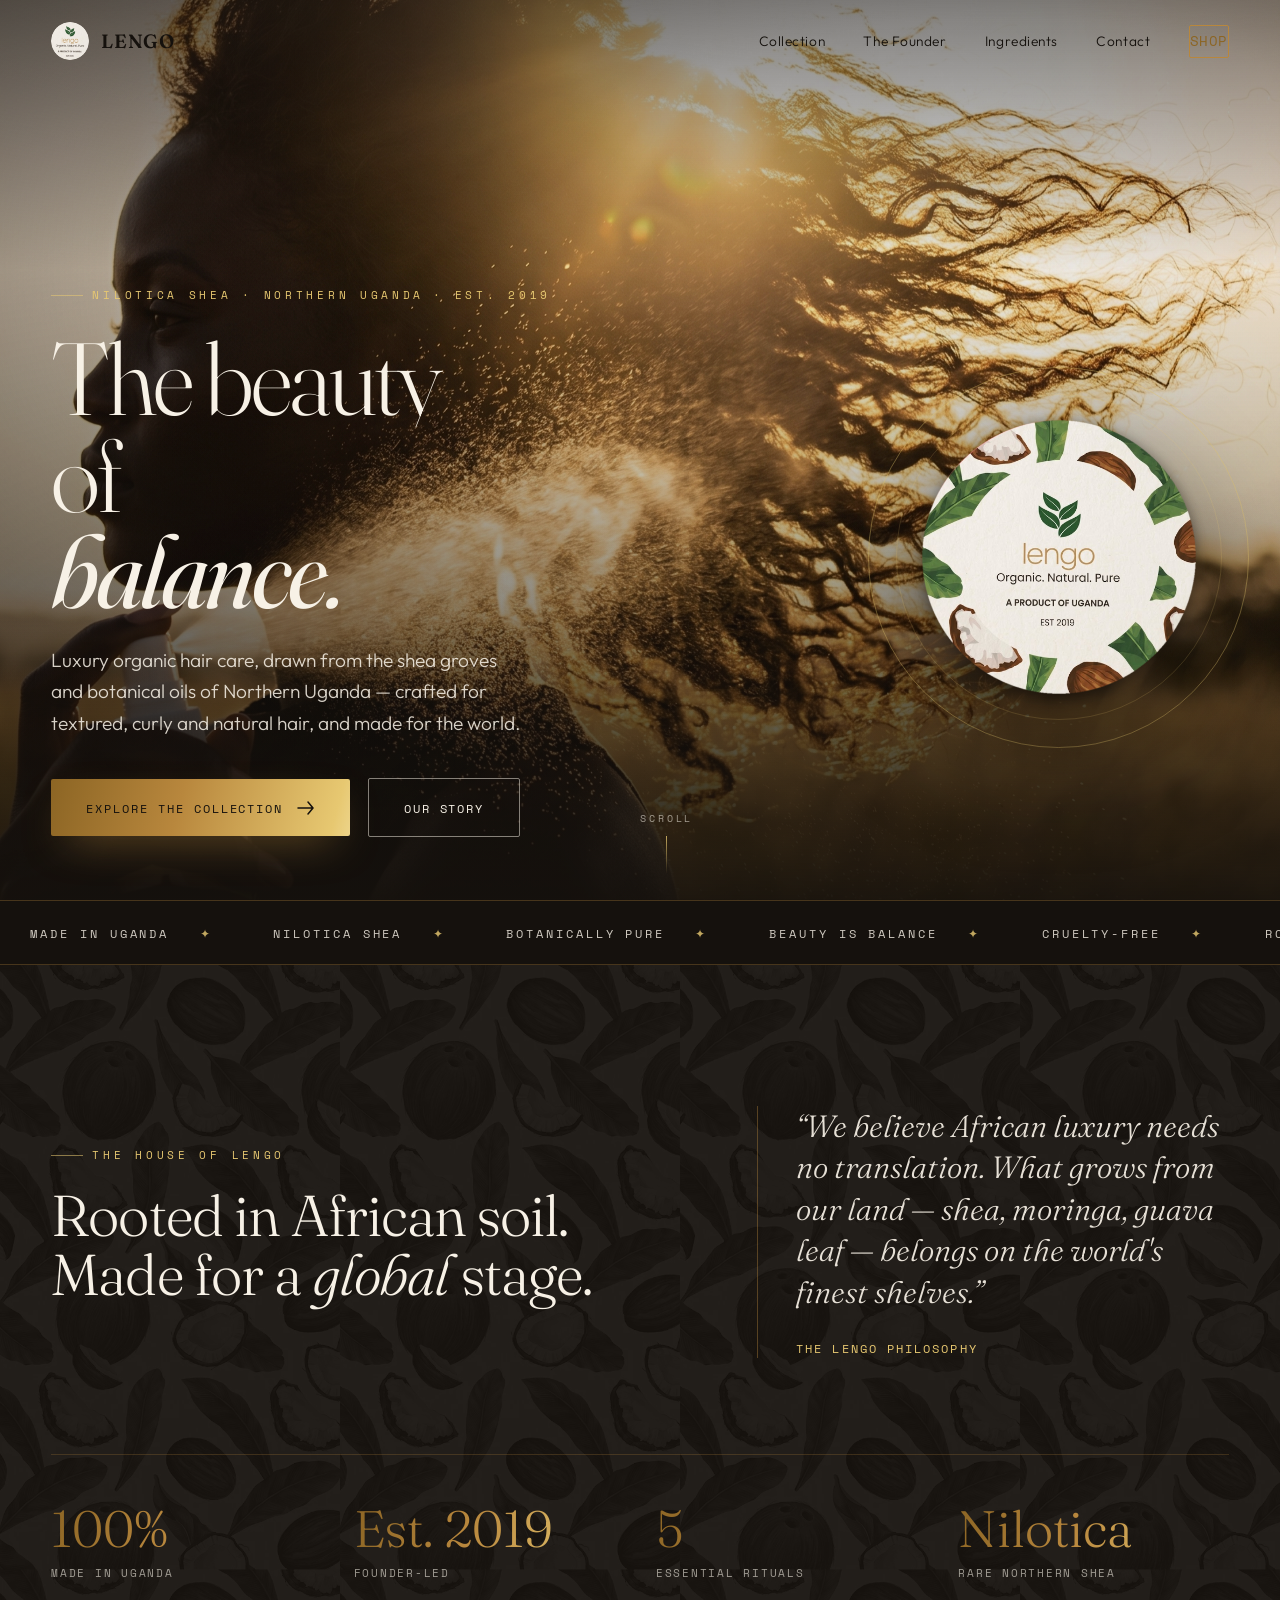
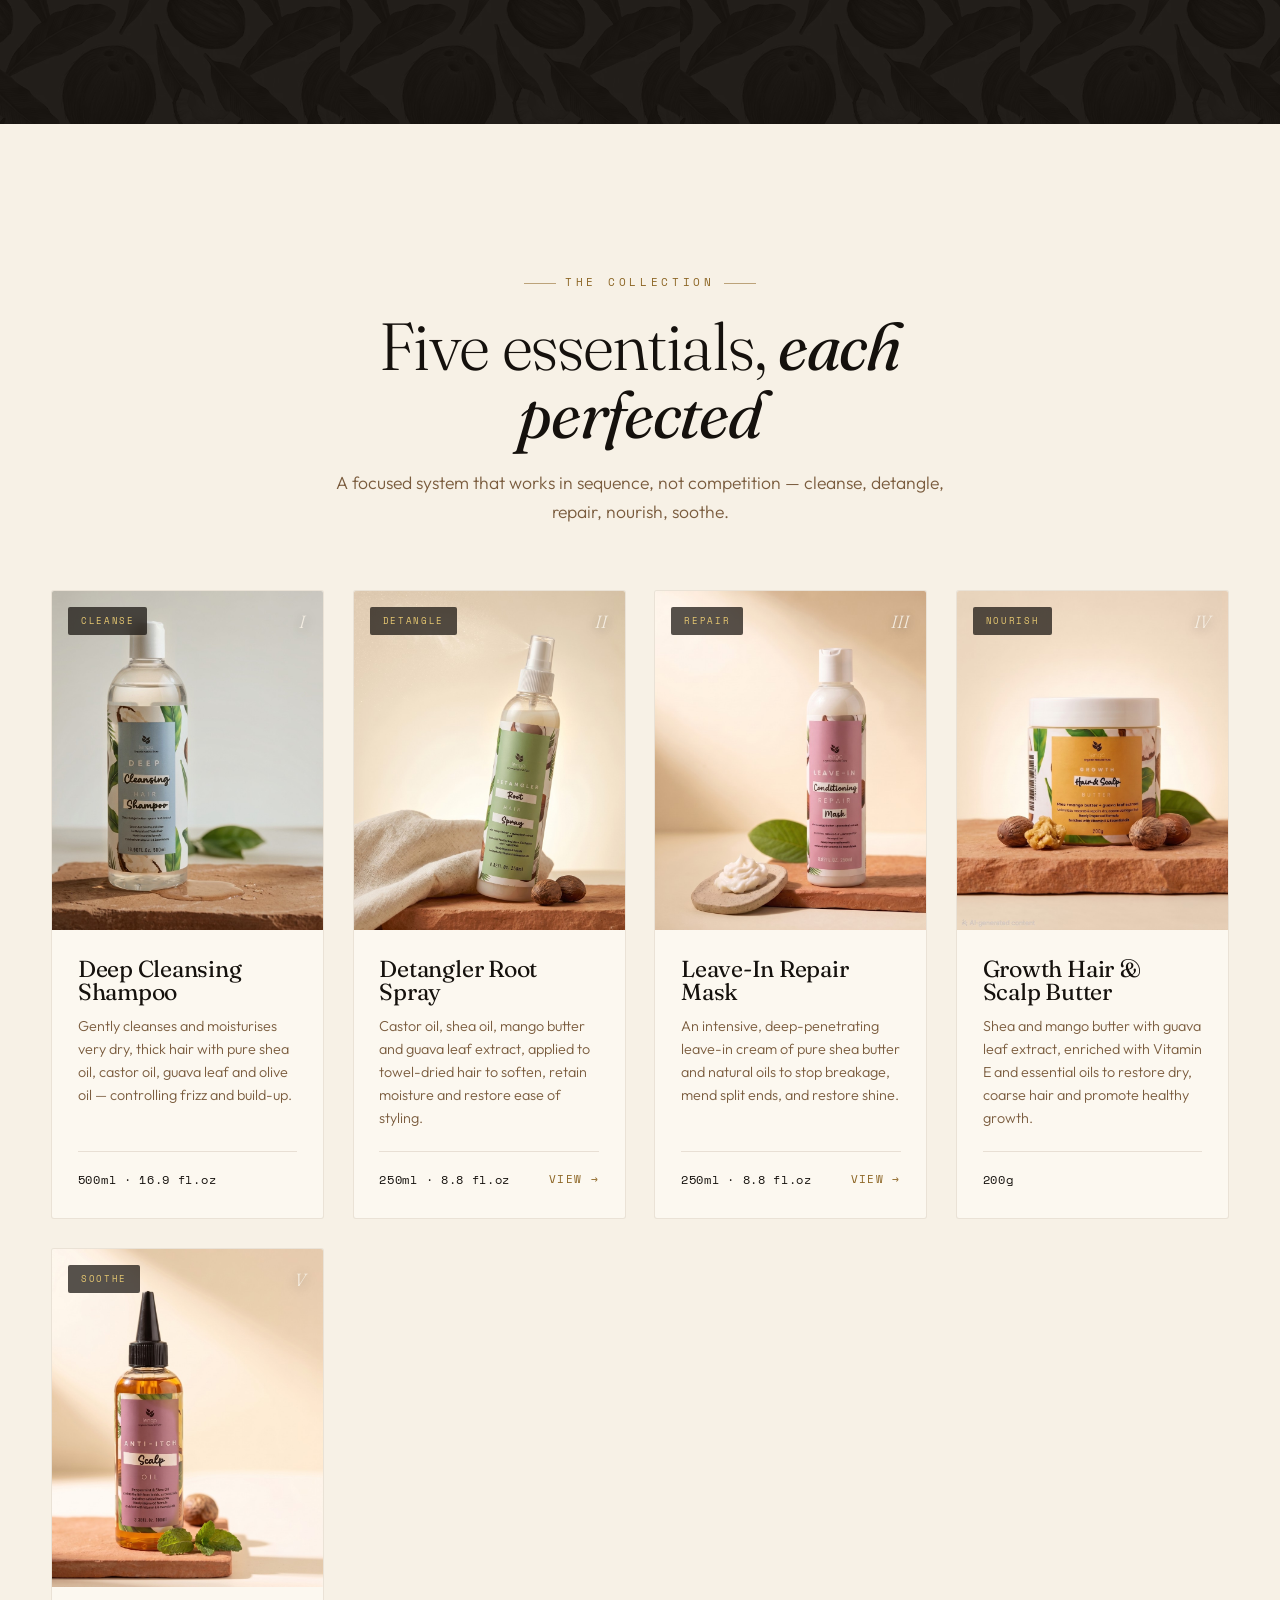
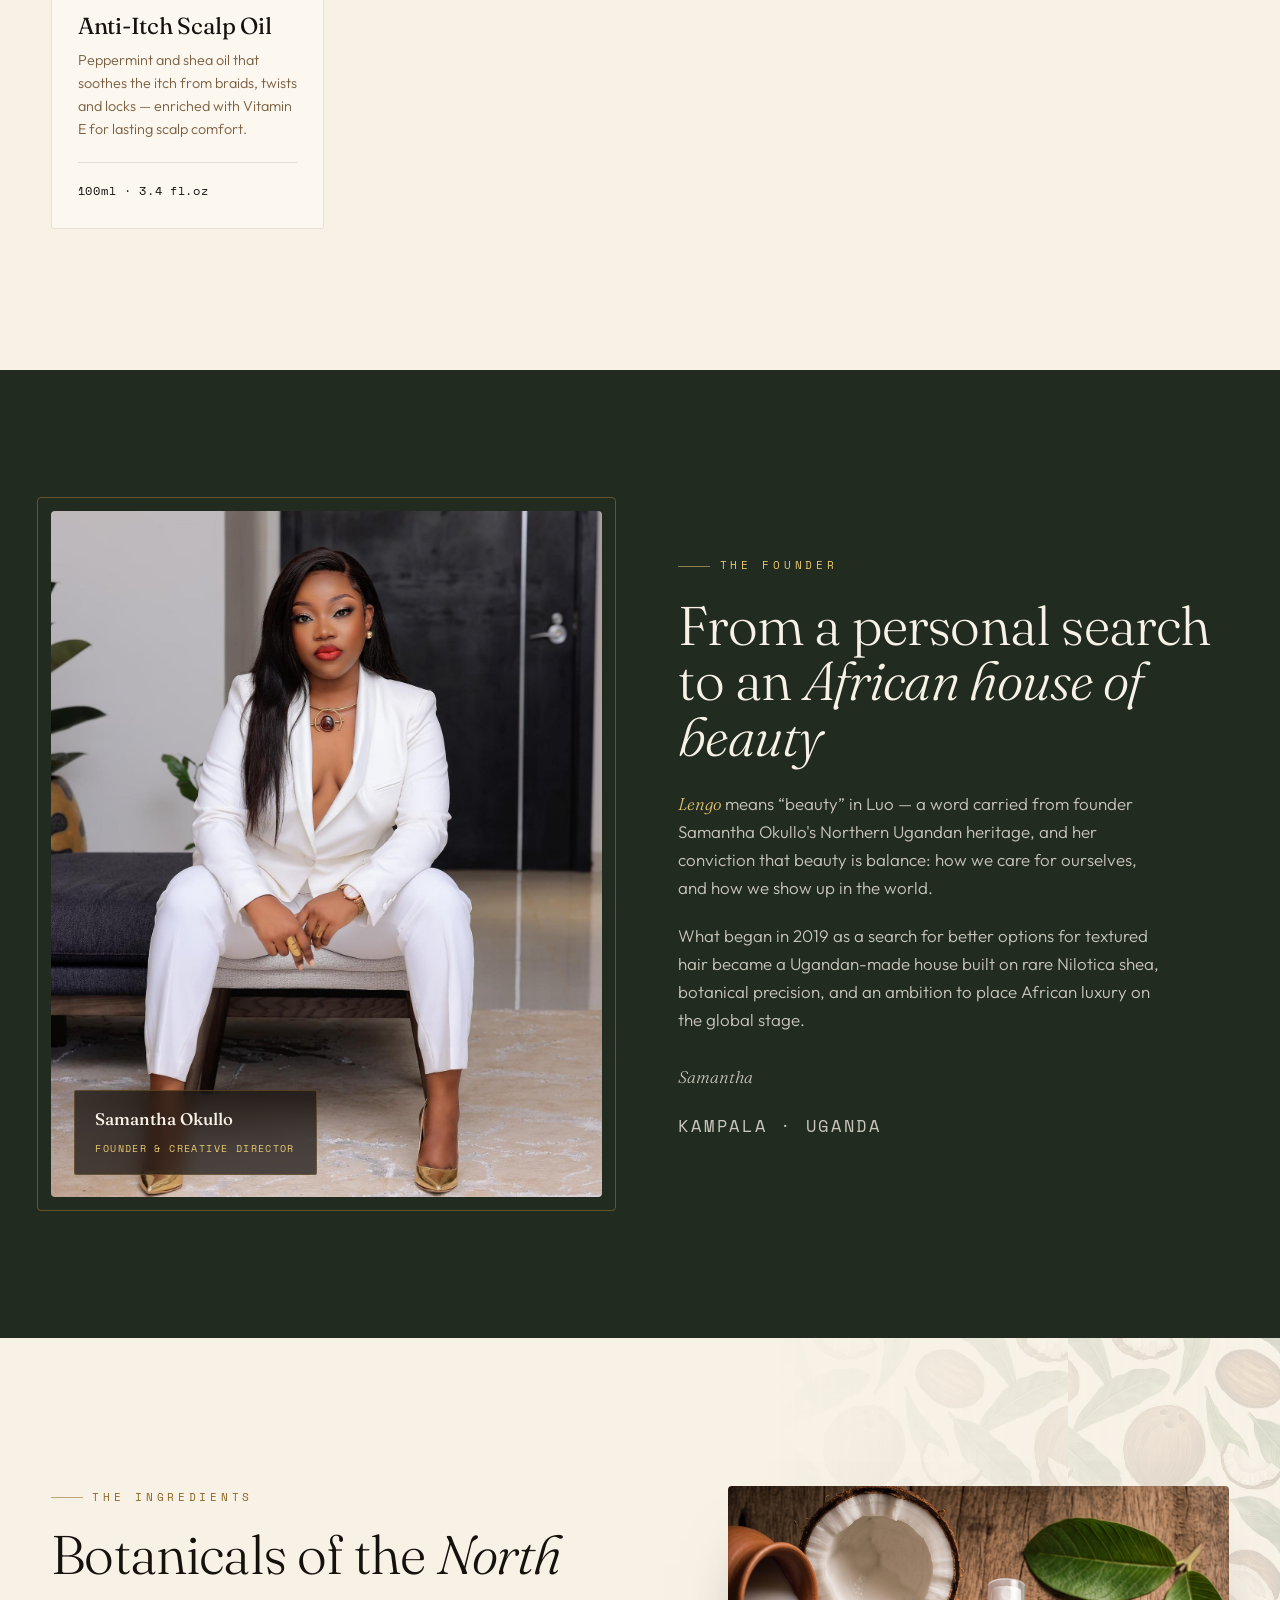
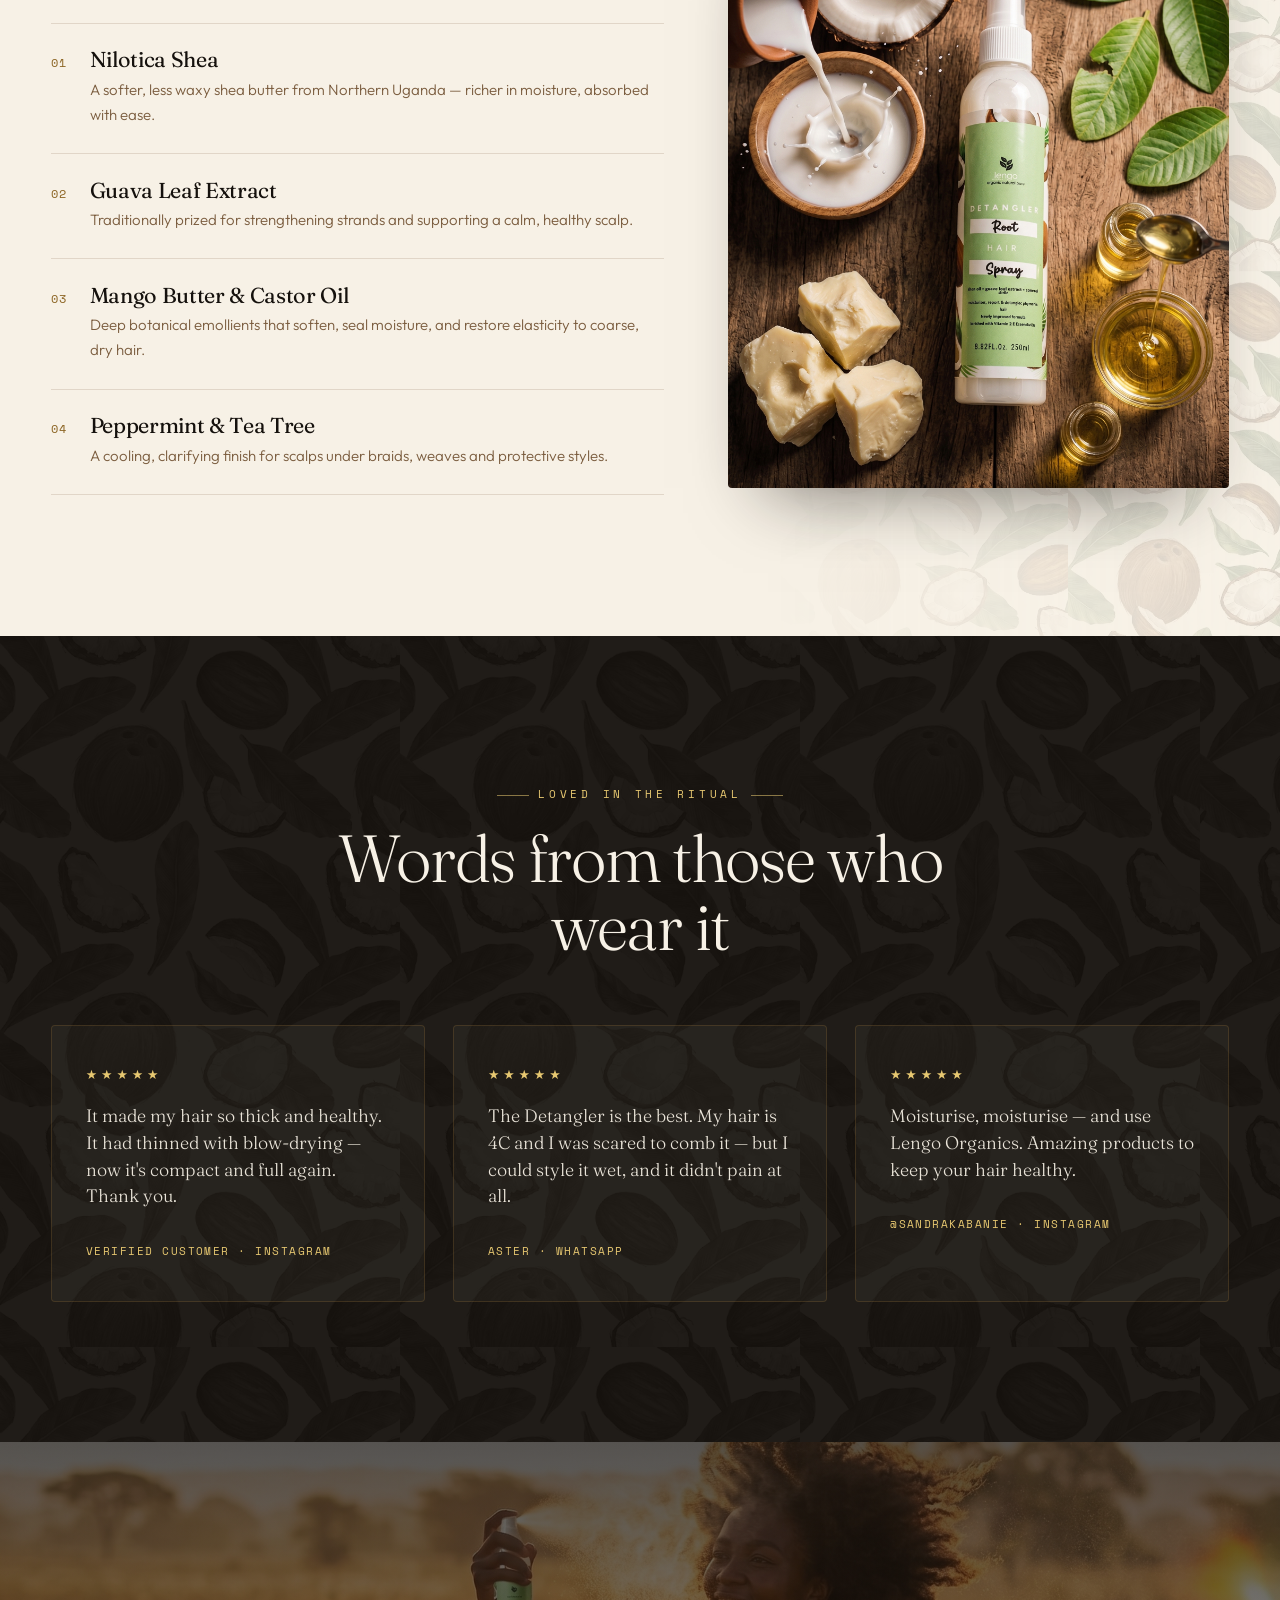
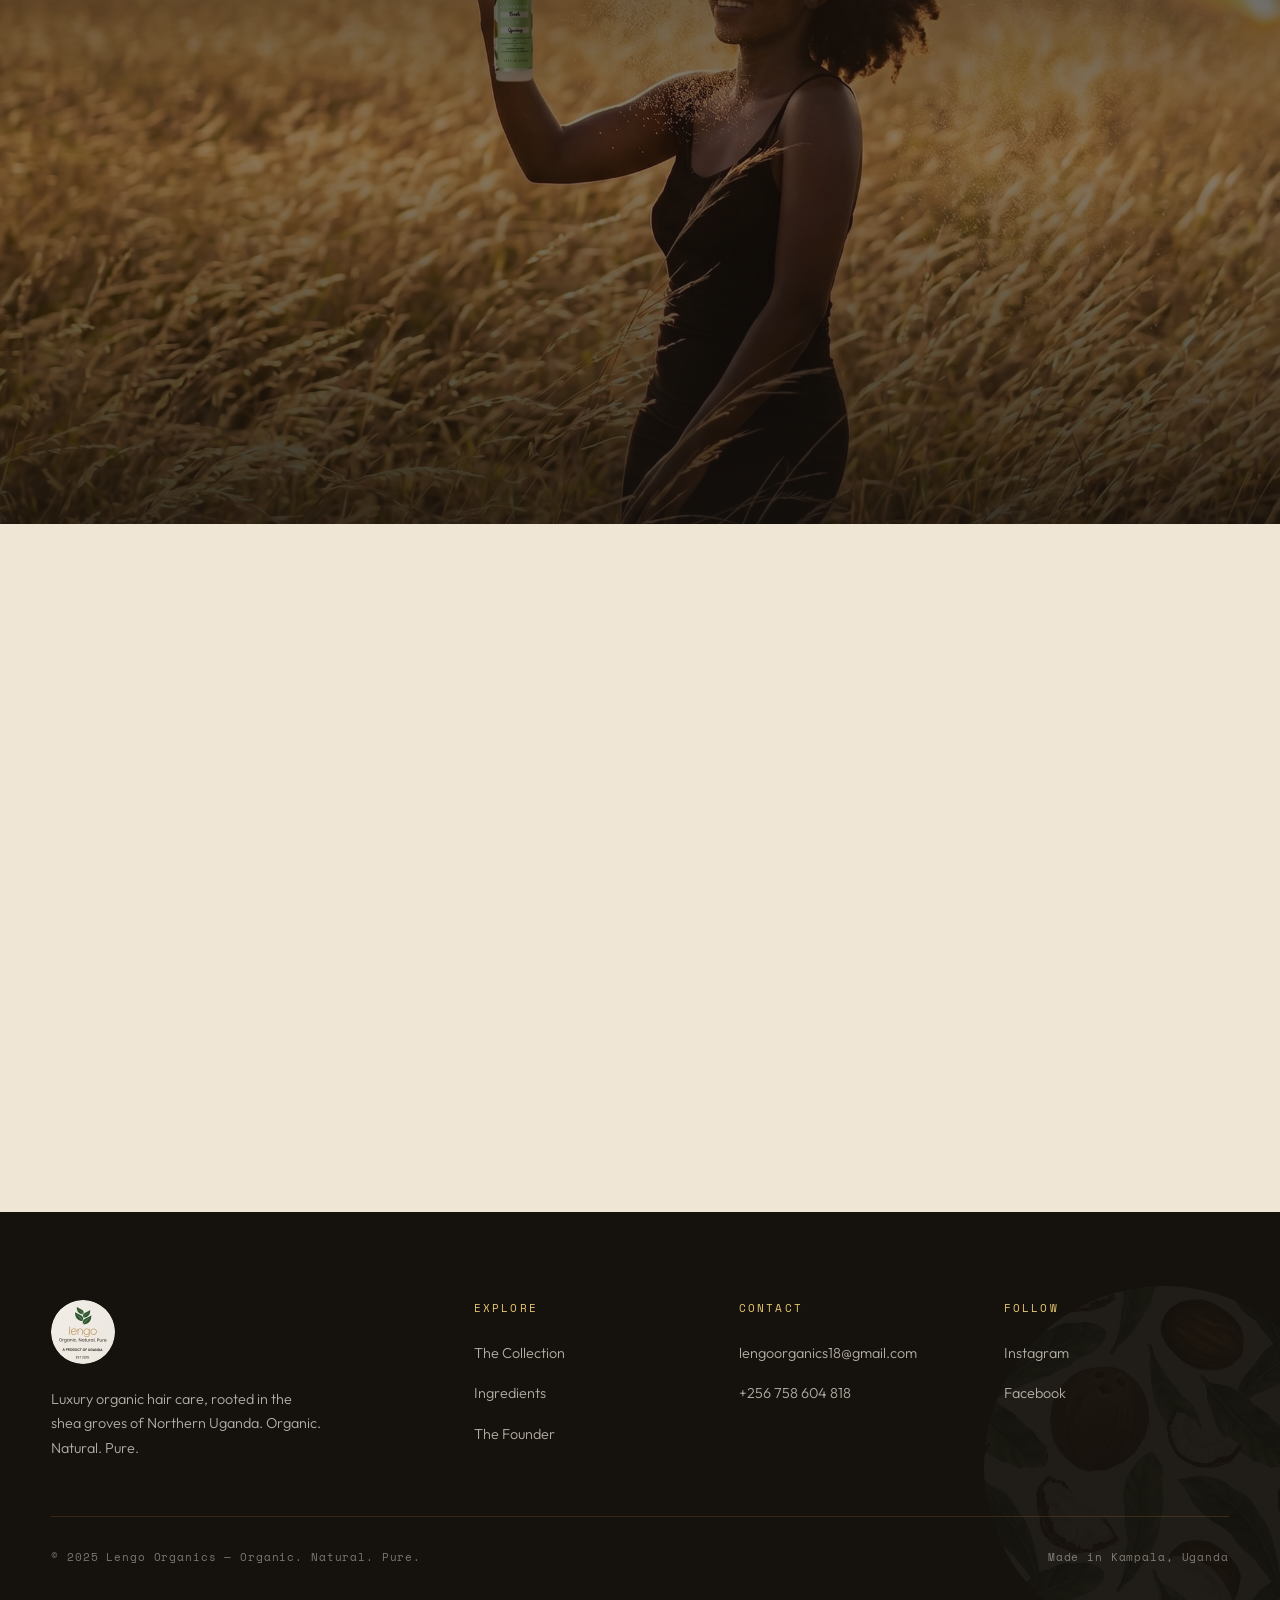
==== index.html @ 97f5bca9 "Add files via upload" ====
<!DOCTYPE html>
<html lang="en">
<head>
<meta charset="UTF-8">
<meta name="viewport" content="width=device-width, initial-scale=1.0">
<title>Lengo Organics — The Beauty of Balance · Made in Uganda</title>
<meta name="description" content="Lengo Organics — luxury organic hair care crafted from Nilotica shea and botanical oils. Rooted in Northern Uganda, made for the world.">

<link rel="preconnect" href="https://fonts.googleapis.com">
<link rel="preconnect" href="https://fonts.gstatic.com" crossorigin>
<link href="https://fonts.googleapis.com/css2?family=Fraunces:ital,opsz,wght@0,9..144,300;0,9..144,400;0,9..144,500;0,9..144,600;0,9..144,700;1,9..144,300;1,9..144,400;1,9..144,500;1,9..144,600&family=Outfit:wght@200;300;400;500;600&family=Space+Mono:wght@400;700&display=swap" rel="stylesheet">

<style>
:root{
  /* luxury register — deepened earth + true metallic gold */
  --ink:#15110D;            /* near-black espresso */
  --ink-soft:#241D16;
  --ivory:#F7F1E6;          /* warm luxury ivory */
  --ivory-deep:#EFE6D5;
  --clay:#B06A3E;           /* used sparingly */
  --clay-dark:#8F5228;
  --gold:#B8873D;           /* metallic gold base */
  --gold-lite:#E7C871;      /* foil highlight */
  --gold-deep:#8C6524;
  --forest:#2E3A2C;         /* moringa leaf */
  --forest-deep:#212B20;
  --nutmeg:#7A5C3E;
  --paper:#FCF8F0;

  --display:'Fraunces',Georgia,serif;
  --body:'Outfit',system-ui,sans-serif;
  --mono:'Space Mono',monospace;

  --wrap:1280px;
  --ease:cubic-bezier(.19,1,.22,1);
  --gold-foil:linear-gradient(105deg,#8C6524 0%,#B8873D 22%,#E7C871 48%,#F4E2A6 55%,#B8873D 78%,#8C6524 100%);
}

*{margin:0;padding:0;box-sizing:border-box}
html{scroll-behavior:smooth;-webkit-font-smoothing:antialiased;text-rendering:optimizeLegibility}
body{
  font-family:var(--body);
  background:var(--ivory);
  color:var(--ink);
  line-height:1.65;
  font-weight:300;
  overflow-x:hidden;
}
img{display:block;max-width:100%}
a{color:inherit;text-decoration:none}
::selection{background:var(--gold);color:var(--ink)}

.wrap{max-width:var(--wrap);margin:0 auto;padding:0 clamp(1.25rem,4vw,3.5rem)}

h1,h2,h3{font-family:var(--display);font-weight:400;line-height:1.02;letter-spacing:-.015em}

/* gold-foil text treatment — the house signature */
.foil{
  background:var(--gold-foil);
  background-size:200% auto;
  -webkit-background-clip:text;background-clip:text;
  -webkit-text-fill-color:transparent;color:transparent;
  animation:shimmer 8s linear infinite;
}
@keyframes shimmer{to{background-position:200% center}}

/* eyebrow — provenance thread */
.eyebrow{
  font-family:var(--mono);
  font-size:.68rem;
  letter-spacing:.34em;
  text-transform:uppercase;
  color:var(--gold-deep);
  display:inline-flex;align-items:center;gap:.85em;
}
.eyebrow::before{content:"";width:2rem;height:1px;background:currentColor;opacity:.55}
.eyebrow--center{justify-content:center}
.eyebrow--center::after{content:"";width:2rem;height:1px;background:currentColor;opacity:.55}
.eyebrow__opt{display:inline}

/* ============ NAV ============ */
.nav{
  position:fixed;top:0;left:0;right:0;z-index:200;
  display:flex;align-items:center;justify-content:space-between;
  padding:1.4rem clamp(1.25rem,4vw,3.5rem);
  transition:background .6s var(--ease),padding .6s var(--ease),box-shadow .6s var(--ease);
}
.nav.scrolled{
  background:rgba(21,17,13,.82);
  backdrop-filter:blur(18px) saturate(1.2);
  padding:.85rem clamp(1.25rem,4vw,3.5rem);
  box-shadow:0 1px 0 rgba(184,135,61,.28);
}
.nav.scrolled .nav__links a,.nav.scrolled .nav__logo{color:var(--ivory)}
.nav.scrolled .nav__logo b{color:var(--ivory)}
.nav__logo{display:flex;align-items:center;gap:.75rem;font-family:var(--display);font-weight:500;font-size:1.2rem;letter-spacing:.04em;transition:color .5s;color:var(--ink)}
.nav__logo img{width:38px;height:38px;border-radius:50%}
.nav__logo b{font-weight:600;transition:color .5s}
.nav__links{display:flex;gap:2.4rem;align-items:center}
.nav__links a{font-size:.86rem;font-weight:300;letter-spacing:.04em;position:relative;padding:.25rem 0;transition:color .4s;color:var(--ink)}
.nav__links a:not(.nav__shop)::after{content:"";position:absolute;left:0;bottom:-3px;height:1px;width:0;background:var(--gold);transition:width .4s var(--ease)}
.nav__links a:not(.nav__shop):hover::after{width:100%}
.nav__shop{
  font-family:var(--mono);font-size:.72rem;font-weight:400;letter-spacing:.16em;text-transform:uppercase;
  border:1px solid var(--gold);color:var(--gold-deep)!important;
  padding:.6rem 1.5rem;border-radius:2px;
  transition:background .4s,color .4s;
}
.nav.scrolled .nav__shop{color:var(--gold-lite)!important;border-color:var(--gold)}
.nav__shop:hover{background:var(--gold-foil);color:var(--ink)!important;border-color:transparent}
.nav__burger{display:none;flex-direction:column;gap:5px;background:none;border:0;cursor:pointer;padding:.4rem;z-index:210}
.nav__burger span{width:26px;height:1.5px;background:var(--ink);transition:.4s}
.nav.scrolled .nav__burger span{background:var(--ivory)}

/* ============ HERO — cinematic savanna ============ */
.hero{
  position:relative;min-height:100svh;
  display:flex;align-items:flex-end;
  padding:0 0 clamp(3rem,7vh,6rem);
  overflow:hidden;background:var(--ink);
}
.hero__media{position:absolute;inset:0;z-index:0}
.hero__media img{width:100%;height:100%;object-fit:cover;object-position:60% center;
  animation:heroZoom 18s var(--ease) forwards;opacity:0}
@keyframes heroZoom{0%{transform:scale(1.12);opacity:0}12%{opacity:1}100%{transform:scale(1);opacity:1}}
.hero__scrim{position:absolute;inset:0;z-index:1;
  background:
    linear-gradient(180deg,rgba(21,17,13,.55) 0%,rgba(21,17,13,.08) 30%,rgba(21,17,13,.35) 68%,rgba(21,17,13,.92) 100%),
    radial-gradient(90% 70% at 78% 30%,transparent 40%,rgba(21,17,13,.45) 100%);
}
.hero__inner{position:relative;z-index:3;width:100%}
.hero__grid{display:grid;grid-template-columns:1.15fr .85fr;gap:2rem;align-items:end}
.hero__copy{max-width:38rem;color:var(--ivory)}
.hero__eyebrow{color:var(--gold-lite);opacity:0;animation:rise .9s var(--ease) .3s forwards}
.hero__copy h1{
  font-size:clamp(3.2rem,8vw,7rem);
  font-weight:300;line-height:.94;letter-spacing:-.03em;
  margin:1.6rem 0 1.6rem;
}
.hero__copy h1 span{display:block;overflow:hidden}
.hero__copy h1 span i{display:block;font-style:normal;transform:translateY(110%);animation:rise 1.1s var(--ease) forwards}
.hero__copy h1 .l2 i{animation-delay:.12s}
.hero__copy h1 .l3 i{animation-delay:.24s;font-style:italic;font-weight:400;font-family:var(--display)}
.hero__copy h1 em{font-style:italic}
.hero__lead{font-size:clamp(1.02rem,1.5vw,1.22rem);font-weight:300;color:rgba(247,241,230,.86);max-width:30rem;margin-bottom:2.4rem;
  opacity:0;animation:rise 1s var(--ease) .5s forwards}
.hero__actions{display:flex;gap:1.1rem;align-items:center;flex-wrap:wrap;
  opacity:0;animation:rise 1s var(--ease) .68s forwards}
@keyframes rise{to{transform:none;opacity:1}}

.btn{
  display:inline-flex;align-items:center;gap:.85rem;
  font-family:var(--mono);font-size:.76rem;font-weight:400;letter-spacing:.16em;text-transform:uppercase;
  padding:1.15rem 2.2rem;border-radius:2px;position:relative;overflow:hidden;
  transition:transform .5s var(--ease),box-shadow .5s var(--ease),color .5s;
}
.btn svg{transition:transform .5s var(--ease)}
.btn:hover svg{transform:translateX(6px)}
.btn--gold{background:var(--gold-foil);background-size:200% auto;color:var(--ink);box-shadow:0 16px 44px -18px rgba(184,135,61,.75)}
.btn--gold:hover{transform:translateY(-3px);background-position:100% center;box-shadow:0 24px 60px -20px rgba(184,135,61,.85)}
.btn--ghost{border:1px solid rgba(247,241,230,.5);color:var(--ivory)}
.btn--ghost:hover{border-color:var(--gold-lite);color:var(--gold-lite);transform:translateY(-3px)}
.btn--ink{background:var(--ink);color:var(--ivory)}
.btn--ink:hover{transform:translateY(-3px);box-shadow:0 20px 46px -20px rgba(21,17,13,.7)}

/* floating badge — the signature centrepiece */
.hero__badge{position:relative;justify-self:end;align-self:center;width:min(38vw,340px);aspect-ratio:1;
  opacity:0;animation:badgeIn 1.6s var(--ease) .7s forwards}
@keyframes badgeIn{0%{opacity:0;transform:scale(.82) translateY(20px)}100%{opacity:1;transform:none}}
.hero__badge img{width:100%;height:100%;object-fit:contain;
  filter:drop-shadow(0 40px 60px rgba(0,0,0,.55));
  animation:float 9s var(--ease) infinite}
@keyframes float{0%,100%{transform:translateY(0) rotate(-1deg)}50%{transform:translateY(-16px) rotate(1deg)}}
.hero__badge::before{content:"";position:absolute;inset:-6%;border-radius:50%;
  border:1px solid rgba(231,200,113,.4);
  animation:spin 40s linear infinite}
.hero__badge::after{content:"";position:absolute;inset:2%;border-radius:50%;
  border:1px solid rgba(231,200,113,.16)}
@keyframes spin{to{transform:rotate(360deg)}}

.hero__scroll{position:absolute;left:50%;bottom:1.6rem;transform:translateX(-50%);z-index:4;
  font-family:var(--mono);font-size:.6rem;letter-spacing:.3em;text-transform:uppercase;color:rgba(247,241,230,.6);
  display:flex;flex-direction:column;align-items:center;gap:.6rem;opacity:0;animation:rise 1s var(--ease) 1.4s forwards}
.hero__scroll span{width:1px;height:38px;background:linear-gradient(rgba(231,200,113,.8),transparent);animation:scrollLine 2.2s var(--ease) infinite}
@keyframes scrollLine{0%{transform:scaleY(0);transform-origin:top}50%{transform:scaleY(1);transform-origin:top}50.1%{transform-origin:bottom}100%{transform:scaleY(0);transform-origin:bottom}}

/* ============ PROVENANCE MARQUEE ============ */
.strip{background:var(--ink);color:var(--ivory);padding:1.15rem 0;overflow:hidden;white-space:nowrap;
  border-top:1px solid rgba(184,135,61,.3);border-bottom:1px solid rgba(184,135,61,.3)}
.strip__track{display:inline-flex;animation:scroll 40s linear infinite;font-family:var(--mono);font-size:.76rem;letter-spacing:.24em;text-transform:uppercase}
.strip__track span{display:inline-flex;align-items:center;padding:0 1.9rem;opacity:.82}
.strip__track span::after{content:"✦";color:var(--gold-lite);margin-left:1.9rem}
@keyframes scroll{to{transform:translateX(-50%)}}

/* ============ SECTION SHELL ============ */
.section{padding:clamp(5.5rem,11vw,9.5rem) 0;position:relative}
.section__head{max-width:46rem;margin-bottom:4rem}
.section__head--center{margin-left:auto;margin-right:auto;text-align:center}
.section__head h2{font-size:clamp(2.4rem,5.2vw,4.2rem);font-weight:300;margin:1.3rem 0 1.2rem;letter-spacing:-.02em}
.section__head h2 em{font-style:italic;font-weight:400}
.section__head p{color:var(--nutmeg);font-size:1.1rem;font-weight:300;max-width:38rem}
.section__head--center p{margin-left:auto;margin-right:auto}

/* ============ ETHOS — roots & future, botanical ============ */
.ethos{background:var(--ink);color:var(--ivory);overflow:hidden;position:relative}
.ethos__pattern{position:absolute;inset:0;z-index:0;
  background:url('assets/botanical-pattern.webp');background-size:340px;
  opacity:.06;mix-blend-mode:luminosity}
.ethos__inner{position:relative;z-index:2;display:grid;grid-template-columns:repeat(12,1fr);gap:2rem;align-items:center}
.ethos__lead{grid-column:1/7}
.ethos__lead .eyebrow{color:var(--gold-lite)}
.ethos__lead h2{font-size:clamp(2.2rem,4.6vw,3.6rem);font-weight:300;margin:1.4rem 0;color:var(--ivory)}
.ethos__lead h2 em{font-style:italic}
.ethos__quote{grid-column:8/13;border-left:1px solid rgba(184,135,61,.4);padding-left:2.4rem}
.ethos__quote p{font-family:var(--display);font-size:clamp(1.4rem,2.4vw,2rem);font-weight:300;font-style:italic;line-height:1.35;color:rgba(247,241,230,.92)}
.ethos__quote cite{display:block;margin-top:1.6rem;font-family:var(--mono);font-size:.72rem;letter-spacing:.18em;text-transform:uppercase;color:var(--gold-lite);font-style:normal}
.ethos__stats{grid-column:1/13;display:grid;grid-template-columns:repeat(4,1fr);gap:2rem;margin-top:4rem;padding-top:3rem;border-top:1px solid rgba(184,135,61,.24)}
.stat__n{font-family:var(--display);font-size:clamp(2.4rem,4vw,3.4rem);font-weight:300;line-height:1}
.stat__l{font-family:var(--mono);font-size:.68rem;letter-spacing:.16em;text-transform:uppercase;color:rgba(247,241,230,.6);margin-top:.7rem}

/* ============ COLLECTION ============ */
.collection{background:var(--ivory)}
.grid{display:grid;grid-template-columns:repeat(auto-fit,minmax(270px,1fr));gap:1.8rem}
.card{background:var(--paper);border-radius:3px;overflow:hidden;position:relative;
  border:1px solid rgba(122,92,62,.14);
  transition:transform .7s var(--ease),box-shadow .7s var(--ease);
  display:flex;flex-direction:column}
.card::after{content:"";position:absolute;inset:0;border-radius:3px;pointer-events:none;
  box-shadow:inset 0 0 0 1px transparent;transition:box-shadow .6s}
.card:hover{transform:translateY(-10px)}
.card:hover::after{box-shadow:inset 0 0 0 1px rgba(184,135,61,.55)}
.card__media{aspect-ratio:4/5;overflow:hidden;background:var(--ivory-deep);position:relative}
.card__media img{width:100%;height:100%;object-fit:cover;transition:transform 1s var(--ease)}
.card:hover .card__media img{transform:scale(1.07)}
.card__no{position:absolute;top:1rem;right:1.1rem;z-index:2;font-family:var(--display);font-size:1.1rem;font-style:italic;color:rgba(247,241,230,.9);text-shadow:0 2px 12px rgba(0,0,0,.4)}
.card__badge{position:absolute;top:1rem;left:1rem;z-index:2;font-family:var(--mono);font-size:.58rem;letter-spacing:.18em;text-transform:uppercase;
  background:rgba(21,17,13,.72);color:var(--gold-lite);backdrop-filter:blur(6px);padding:.4rem .8rem;border-radius:2px}
.card__body{padding:1.7rem 1.6rem 1.8rem;display:flex;flex-direction:column;flex:1}
.card__body h3{font-size:1.45rem;font-weight:400;margin-bottom:.7rem;letter-spacing:-.01em}
.card__desc{font-size:.9rem;color:var(--nutmeg);flex:1;margin-bottom:1.3rem;line-height:1.6}
.card__foot{display:flex;align-items:center;justify-content:space-between;padding-top:1.1rem;border-top:1px solid rgba(122,92,62,.16)}
.card__vol{font-family:var(--mono);font-size:.72rem;letter-spacing:.06em;color:var(--ink)}
.card__link{font-family:var(--mono);font-size:.7rem;letter-spacing:.12em;text-transform:uppercase;color:var(--gold-deep);display:inline-flex;align-items:center;gap:.5rem;transition:gap .35s}
.card__link:hover{gap:.85rem}

/* ============ FOUNDER — editorial ============ */
.founder{background:var(--forest-deep);color:var(--ivory);overflow:hidden;position:relative}
.founder__grid{display:grid;grid-template-columns:1fr 1fr;gap:clamp(2rem,6vw,5.5rem);align-items:center}
.founder__visual{position:relative}
.founder__visual img{width:100%;border-radius:4px;filter:saturate(1.02)}
.founder__visual::before{content:"";position:absolute;inset:-14px;border:1px solid rgba(184,135,61,.45);border-radius:4px;z-index:1;pointer-events:none}
.founder__tag{position:absolute;bottom:1.4rem;left:1.4rem;z-index:2;background:rgba(21,17,13,.7);backdrop-filter:blur(8px);
  padding:.9rem 1.3rem;border-radius:2px;border:1px solid rgba(184,135,61,.3)}
.founder__tag b{display:block;font-family:var(--display);font-size:1.05rem;font-weight:500}
.founder__tag span{font-family:var(--mono);font-size:.62rem;letter-spacing:.14em;text-transform:uppercase;color:var(--gold-lite)}
.founder__body .eyebrow{color:var(--gold-lite)}
.founder__body h2{font-size:clamp(2.1rem,4.4vw,3.4rem);font-weight:300;margin:1.4rem 0 1.6rem}
.founder__body h2 em{font-style:italic}
.founder__body p{color:rgba(247,241,230,.78);font-size:1.06rem;font-weight:300;margin-bottom:1.3rem;max-width:44ch}
.founder__body .luo{font-family:var(--display);font-style:italic;color:var(--gold-lite)}
.founder__sign{font-family:var(--display);font-style:italic;font-size:1.6rem;margin:1.8rem 0 .3rem;color:var(--ivory)}
.founder__role{font-family:var(--mono);font-size:.68rem;letter-spacing:.16em;text-transform:uppercase;color:rgba(247,241,230,.55)}

/* ============ INGREDIENT / RITUAL SPLIT ============ */
.ritual{background:var(--ivory);position:relative;overflow:hidden}
.ritual__pattern{position:absolute;top:0;right:0;width:40%;height:100%;z-index:0;
  background:url('assets/botanical-pattern.webp');background-size:300px;opacity:.14;
  -webkit-mask-image:linear-gradient(270deg,#000,transparent);mask-image:linear-gradient(270deg,#000,transparent)}
.ritual__inner{position:relative;z-index:2;display:grid;grid-template-columns:1.1fr .9fr;gap:clamp(2rem,5vw,4.5rem);align-items:center}
.ritual__list{list-style:none;margin-top:2.5rem}
.ritual__item{display:grid;grid-template-columns:auto 1fr;gap:1.4rem;padding:1.6rem 0;border-top:1px solid rgba(122,92,62,.18);align-items:baseline}
.ritual__item:last-child{border-bottom:1px solid rgba(122,92,62,.18)}
.ritual__no{font-family:var(--mono);font-size:.78rem;color:var(--gold-deep);letter-spacing:.08em}
.ritual__item h3{font-size:1.35rem;font-weight:400;margin-bottom:.4rem}
.ritual__item p{font-size:.94rem;color:var(--nutmeg);font-weight:300}
.ritual__visual img{width:100%;border-radius:4px;box-shadow:0 40px 70px -40px rgba(21,17,13,.6)}

/* ============ TESTIMONIALS ============ */
.love{background:var(--ink);color:var(--ivory);overflow:hidden;position:relative}
.love__pattern{position:absolute;inset:0;z-index:0;background:url('assets/botanical-pattern.webp');background-size:400px;opacity:.05;mix-blend-mode:luminosity}
.love .section__head{position:relative;z-index:2}
.love .eyebrow{color:var(--gold-lite)}
.love .section__head h2{color:var(--ivory)}
.quotes{position:relative;z-index:2;display:grid;grid-template-columns:repeat(auto-fit,minmax(300px,1fr));gap:1.8rem}
.quote{background:rgba(247,241,230,.035);border:1px solid rgba(184,135,61,.2);border-radius:4px;padding:2.4rem 2.1rem;
  transition:transform .6s var(--ease),border-color .6s,background .6s}
.quote:hover{transform:translateY(-8px);border-color:rgba(184,135,61,.5);background:rgba(247,241,230,.06)}
.quote__stars{color:var(--gold-lite);font-size:.8rem;letter-spacing:.3em;margin-bottom:1.1rem}
.quote p{font-family:var(--display);font-size:1.12rem;font-weight:300;line-height:1.5;margin-bottom:1.6rem;color:rgba(247,241,230,.94)}
.quote cite{font-family:var(--mono);font-size:.66rem;letter-spacing:.14em;text-transform:uppercase;color:var(--gold-lite);font-style:normal}

/* ============ GLOBAL AMBITION BAND ============ */
.world{position:relative;overflow:hidden;color:var(--ivory);text-align:center;
  padding:clamp(6rem,12vw,10rem) 0}
.world__media{position:absolute;inset:0;z-index:0}
.world__media img{width:100%;height:100%;object-fit:cover;object-position:center 40%}
.world__scrim{position:absolute;inset:0;z-index:1;background:linear-gradient(180deg,rgba(21,17,13,.72),rgba(21,17,13,.5) 45%,rgba(21,17,13,.85))}
.world__inner{position:relative;z-index:3;max-width:44rem;margin:0 auto}
.world__inner h2{font-size:clamp(2.4rem,5.6vw,4.6rem);font-weight:300;margin:1.4rem 0 1.4rem;letter-spacing:-.02em}
.world__inner h2 em{font-style:italic}
.world__inner p{font-size:1.14rem;font-weight:300;color:rgba(247,241,230,.9);margin-bottom:2.4rem}
.world .eyebrow{color:var(--gold-lite)}

/* ============ NEWSLETTER / CTA ============ */
.join{background:var(--ivory-deep);position:relative;overflow:hidden}
.join__inner{max-width:40rem;margin:0 auto;text-align:center;position:relative;z-index:2}
.join h2{font-size:clamp(2.2rem,4.6vw,3.4rem);font-weight:300;margin:1.2rem 0 1rem}
.join p{color:var(--nutmeg);font-size:1.06rem;margin-bottom:2.2rem}
.join__form{display:flex;gap:.7rem;max-width:30rem;margin:0 auto;flex-wrap:wrap;justify-content:center}
.join__form input{flex:1;min-width:200px;font-family:var(--body);font-size:.95rem;font-weight:300;
  padding:1.1rem 1.4rem;border:1px solid rgba(122,92,62,.35);border-radius:2px;background:var(--paper);color:var(--ink);transition:border-color .4s}
.join__form input:focus{outline:none;border-color:var(--gold)}
.join__note{font-family:var(--mono);font-size:.64rem;letter-spacing:.1em;text-transform:uppercase;color:var(--nutmeg);margin-top:1.4rem;opacity:.7}

/* ============ FOOTER ============ */
.foot{background:var(--ink);color:rgba(247,241,230,.7);padding:5.5rem 0 2.5rem;position:relative;overflow:hidden}
.foot__pattern{position:absolute;bottom:-10%;right:-5%;width:360px;height:360px;z-index:0;
  background:url('assets/botanical-pattern.webp');background-size:cover;opacity:.05;border-radius:50%}
.foot__top{position:relative;z-index:2;display:grid;grid-template-columns:1.7fr 1fr 1fr 1fr;gap:2.5rem;padding-bottom:3.5rem;border-bottom:1px solid rgba(184,135,61,.2)}
.foot__brand img{width:64px;margin-bottom:1.4rem;border-radius:50%}
.foot__brand p{font-size:.9rem;font-weight:300;max-width:30ch;line-height:1.7}
.foot h4{font-family:var(--mono);font-weight:400;font-size:.68rem;letter-spacing:.2em;text-transform:uppercase;color:var(--gold-lite);margin-bottom:1.3rem}
.foot ul{list-style:none;display:flex;flex-direction:column;gap:.85rem}
.foot ul a{font-size:.9rem;font-weight:300;transition:color .35s}
.foot ul a:hover{color:var(--gold-lite)}
.foot__bottom{position:relative;z-index:2;display:flex;justify-content:space-between;align-items:center;padding-top:2rem;font-family:var(--mono);font-size:.68rem;letter-spacing:.08em;color:rgba(247,241,230,.45);flex-wrap:wrap;gap:1rem}

/* ============ REVEAL ============ */
.reveal{opacity:0;transform:translateY(34px);transition:opacity 1.1s var(--ease),transform 1.1s var(--ease)}
.reveal.in{opacity:1;transform:none}
.reveal[data-d="1"]{transition-delay:.1s}
.reveal[data-d="2"]{transition-delay:.2s}
.reveal[data-d="3"]{transition-delay:.3s}
.reveal[data-d="4"]{transition-delay:.4s}

/* ============ RESPONSIVE ============ */
@media(max-width:1000px){
  .ethos__lead,.ethos__quote{grid-column:1/13}
  .ethos__quote{border-left:0;border-top:1px solid rgba(184,135,61,.4);padding-left:0;padding-top:2rem;margin-top:1rem}
  .founder__grid,.ritual__inner{grid-template-columns:1fr;gap:2.8rem}
  .founder__visual{max-width:460px}
  .ritual__visual{order:-1;max-width:460px}
}
@media(max-width:860px){
  .nav__links{position:fixed;inset:0 0 0 auto;width:min(80vw,340px);
    background:var(--ink);flex-direction:column;justify-content:center;gap:2.4rem;padding:2rem;
    transform:translateX(100%);transition:transform .55s var(--ease);box-shadow:-30px 0 80px -20px rgba(0,0,0,.6)}
  .nav__links.open{transform:translateX(0)}
  .nav__links a{color:var(--ivory)!important}
  .nav__burger{display:flex}
  .hero{align-items:center;padding-top:6rem}
  .hero__grid{grid-template-columns:1fr}
  .hero__badge{display:none}
  .ethos__stats{grid-template-columns:1fr 1fr;gap:1.6rem}
  .foot__top{grid-template-columns:1fr 1fr}
  .foot__brand{grid-column:1/-1}
}
@media(max-width:520px){
  .eyebrow__opt{display:none}
  .hero__actions{flex-direction:column;align-items:stretch}
  .btn{justify-content:center}
  .ethos__stats{grid-template-columns:1fr 1fr}
  .foot__top{grid-template-columns:1fr}
  .quote p{font-size:1.05rem}
}
@media(prefers-reduced-motion:reduce){
  *{animation:none!important;transition-duration:.01ms!important;scroll-behavior:auto}
  .reveal{opacity:1;transform:none}
  .hero__media img,.hero__copy h1 span i,.hero__lead,.hero__actions,.hero__eyebrow,.hero__badge,.hero__scroll{opacity:1;transform:none}
}
</style>
</head>
<body id="top">

<!-- NAV -->
<nav class="nav" id="nav">
  <a class="nav__logo" href="#top"><img src="assets/lengo-round-mark.png" alt=""><b>LENGO</b></a>
  <div class="nav__links" id="menu">
    <a href="#collection">Collection</a>
    <a href="#founder">The Founder</a>
    <a href="#ritual">Ingredients</a>
    <a href="#contact">Contact</a>
    <a href="#collection" class="nav__shop">Shop</a>
  </div>
  <button class="nav__burger" id="burger" aria-label="Menu"><span></span><span></span><span></span></button>
</nav>

<!-- HERO -->
<header class="hero">
  <div class="hero__media"><img src="assets/detangler-silhouette.jpg" alt="Golden-hour portrait in the Ugandan savanna"></div>
  <div class="hero__scrim"></div>
  <div class="wrap hero__inner">
    <div class="hero__grid">
      <div class="hero__copy">
        <span class="eyebrow hero__eyebrow">Nilotica Shea · Northern Uganda<span class="eyebrow__opt"> · Est. 2019</span></span>
        <h1>
          <span class="l1"><i>The beauty</i></span>
          <span class="l2"><i>of</i></span>
          <span class="l3"><i>balance.</i></span>
        </h1>
        <p class="hero__lead">Luxury organic hair care, drawn from the shea groves and botanical oils of Northern Uganda — crafted for textured, curly and natural hair, and made for the world.</p>
        <div class="hero__actions">
          <a href="#collection" class="btn btn--gold">Explore the Collection
            <svg width="18" height="14" viewBox="0 0 18 14" fill="none"><path d="M1 7h15M11 1l5 6-5 6" stroke="currentColor" stroke-width="1.5" stroke-linecap="round" stroke-linejoin="round"/></svg>
          </a>
          <a href="#founder" class="btn btn--ghost">Our Story</a>
        </div>
      </div>
      <div class="hero__badge">
        <img src="assets/lengo-badge-shadow.png" alt="Lengo Organics seal — Organic. Natural. Pure. A product of Uganda.">
      </div>
    </div>
  </div>
  <div class="hero__scroll">Scroll<span></span></div>
</header>

<!-- PROVENANCE STRIP -->
<div class="strip">
  <div class="strip__track">
    <span>Made in Uganda</span><span>Nilotica Shea</span><span>Botanically Pure</span><span>Beauty is Balance</span><span>Cruelty-Free</span><span>Rooted in Africa</span>
    <span>Made in Uganda</span><span>Nilotica Shea</span><span>Botanically Pure</span><span>Beauty is Balance</span><span>Cruelty-Free</span><span>Rooted in Africa</span>
  </div>
</div>

<!-- ETHOS -->
<section class="section ethos">
  <div class="ethos__pattern"></div>
  <div class="wrap ethos__inner">
    <div class="ethos__lead">
      <span class="eyebrow reveal">The House of Lengo</span>
      <h2 class="reveal" data-d="1">Rooted in African soil.<br>Made for a <em>global</em> stage.</h2>
    </div>
    <div class="ethos__quote reveal" data-d="2">
      <p>“We believe African luxury needs no translation. What grows from our land — shea, moringa, guava leaf — belongs on the world's finest shelves.”</p>
      <cite>The Lengo Philosophy</cite>
    </div>
    <div class="ethos__stats">
      <div class="stat reveal" data-d="1"><div class="stat__n foil">100%</div><div class="stat__l">Made in Uganda</div></div>
      <div class="stat reveal" data-d="2"><div class="stat__n foil">Est. 2019</div><div class="stat__l">Founder-Led</div></div>
      <div class="stat reveal" data-d="3"><div class="stat__n foil">5</div><div class="stat__l">Essential Rituals</div></div>
      <div class="stat reveal" data-d="4"><div class="stat__n foil">Nilotica</div><div class="stat__l">Rare Northern Shea</div></div>
    </div>
  </div>
</section>

<!-- COLLECTION -->
<section class="section collection" id="collection">
  <div class="wrap">
    <div class="section__head section__head--center">
      <span class="eyebrow eyebrow--center reveal">The Collection</span>
      <h2 class="reveal" data-d="1">Five essentials, <em>each perfected</em></h2>
      <p class="reveal" data-d="2">A focused system that works in sequence, not competition — cleanse, detangle, repair, nourish, soothe.</p>
    </div>
    <div class="grid">

      <article class="card reveal" data-d="1">
        <div class="card__media"><span class="card__no">I</span><span class="card__badge">Cleanse</span><img src="assets/lengo-shampoo.jpg" alt="Deep Cleansing Shampoo"></div>
        <div class="card__body">
          <h3>Deep Cleansing Shampoo</h3>
          <p class="card__desc">Gently cleanses and moisturises very dry, thick hair with pure shea oil, castor oil, guava leaf and olive oil — controlling frizz and build-up.</p>
          <div class="card__foot"><span class="card__vol">500ml · 16.9 fl.oz</span></div>
        </div>
      </article>

      <article class="card reveal" data-d="2">
        <div class="card__media"><span class="card__no">II</span><span class="card__badge">Detangle</span><img src="assets/lengo-detangler.jpg" alt="Detangler Root Spray"></div>
        <div class="card__body">
          <h3>Detangler Root Spray</h3>
          <p class="card__desc">Castor oil, shea oil, mango butter and guava leaf extract, applied to towel-dried hair to soften, retain moisture and restore ease of styling.</p>
          <div class="card__foot"><span class="card__vol">250ml · 8.8 fl.oz</span><a class="card__link" href="detangler.html">View →</a></div>
        </div>
      </article>

      <article class="card reveal" data-d="3">
        <div class="card__media"><span class="card__no">III</span><span class="card__badge">Repair</span><img src="assets/lengo-mask.jpg" alt="Leave-In Repair Mask"></div>
        <div class="card__body">
          <h3>Leave-In Repair Mask</h3>
          <p class="card__desc">An intensive, deep-penetrating leave-in cream of pure shea butter and natural oils to stop breakage, mend split ends, and restore shine.</p>
          <div class="card__foot"><span class="card__vol">250ml · 8.8 fl.oz</span><a class="card__link" href="mask.html">View →</a></div>
        </div>
      </article>

      <article class="card reveal" data-d="1">
        <div class="card__media"><span class="card__no">IV</span><span class="card__badge">Nourish</span><img src="assets/lengo-butter.jpg" alt="Growth Hair & Scalp Butter"></div>
        <div class="card__body">
          <h3>Growth Hair &amp; Scalp Butter</h3>
          <p class="card__desc">Shea and mango butter with guava leaf extract, enriched with Vitamin E and essential oils to restore dry, coarse hair and promote healthy growth.</p>
          <div class="card__foot"><span class="card__vol">200g</span></div>
        </div>
      </article>

      <article class="card reveal" data-d="2">
        <div class="card__media"><span class="card__no">V</span><span class="card__badge">Soothe</span><img src="assets/lengo-oil.jpg" alt="Anti-Itch Scalp Oil"></div>
        <div class="card__body">
          <h3>Anti-Itch Scalp Oil</h3>
          <p class="card__desc">Peppermint and shea oil that soothes the itch from braids, twists and locks — enriched with Vitamin E for lasting scalp comfort.</p>
          <div class="card__foot"><span class="card__vol">100ml · 3.4 fl.oz</span></div>
        </div>
      </article>

    </div>
  </div>
</section>

<!-- FOUNDER -->
<section class="section founder" id="founder">
  <div class="wrap founder__grid">
    <div class="founder__visual reveal">
      <img src="assets/sam-white-power.jpg" alt="Samantha Okullo, founder of Lengo Organics">
      <div class="founder__tag"><b>Samantha Okullo</b><span>Founder &amp; Creative Director</span></div>
    </div>
    <div class="founder__body">
      <span class="eyebrow reveal">The Founder</span>
      <h2 class="reveal" data-d="1">From a personal search to an <em>African house of beauty</em></h2>
      <p class="reveal" data-d="2"><span class="luo">Lengo</span> means “beauty” in Luo — a word carried from founder Samantha Okullo's Northern Ugandan heritage, and her conviction that beauty is balance: how we care for ourselves, and how we show up in the world.</p>
      <p class="reveal" data-d="3">What began in 2019 as a search for better options for textured hair became a Ugandan-made house built on rare Nilotica shea, botanical precision, and an ambition to place African luxury on the global stage.</p>
      <div class="reveal" data-d="3">
        <p class="founder__sign">Samantha</p>
        <p class="founder__role">Kampala · Uganda</p>
      </div>
    </div>
  </div>
</section>

<!-- RITUAL / INGREDIENTS -->
<section class="section ritual" id="ritual">
  <div class="ritual__pattern"></div>
  <div class="wrap ritual__inner">
    <div class="ritual__body">
      <span class="eyebrow reveal">The Ingredients</span>
      <h2 class="section__head reveal" data-d="1" style="margin:1.3rem 0 0;font-size:clamp(2.1rem,4.4vw,3.4rem);font-weight:300">Botanicals of the <em>North</em></h2>
      <ul class="ritual__list">
        <li class="ritual__item reveal" data-d="1"><span class="ritual__no">01</span><div><h3>Nilotica Shea</h3><p>A softer, less waxy shea butter from Northern Uganda — richer in moisture, absorbed with ease.</p></div></li>
        <li class="ritual__item reveal" data-d="2"><span class="ritual__no">02</span><div><h3>Guava Leaf Extract</h3><p>Traditionally prized for strengthening strands and supporting a calm, healthy scalp.</p></div></li>
        <li class="ritual__item reveal" data-d="3"><span class="ritual__no">03</span><div><h3>Mango Butter &amp; Castor Oil</h3><p>Deep botanical emollients that soften, seal moisture, and restore elasticity to coarse, dry hair.</p></div></li>
        <li class="ritual__item reveal" data-d="4"><span class="ritual__no">04</span><div><h3>Peppermint &amp; Tea Tree</h3><p>A cooling, clarifying finish for scalps under braids, weaves and protective styles.</p></div></li>
      </ul>
    </div>
    <div class="ritual__visual reveal" data-d="2">
      <img src="assets/detangler-ingredients.jpg" alt="Botanical ingredients — shea, oils and leaves">
    </div>
  </div>
</section>

<!-- TESTIMONIALS -->
<section class="section love">
  <div class="love__pattern"></div>
  <div class="wrap">
    <div class="section__head section__head--center">
      <span class="eyebrow eyebrow--center reveal">Loved in the Ritual</span>
      <h2 class="reveal" data-d="1">Words from those who wear it</h2>
    </div>
    <div class="quotes">
      <figure class="quote reveal" data-d="1"><div class="quote__stars">★★★★★</div><p>It made my hair so thick and healthy. It had thinned with blow-drying — now it's compact and full again. Thank you.</p><cite>Verified customer · Instagram</cite></figure>
      <figure class="quote reveal" data-d="2"><div class="quote__stars">★★★★★</div><p>The Detangler is the best. My hair is 4C and I was scared to comb it — but I could style it wet, and it didn't pain at all.</p><cite>Aster · WhatsApp</cite></figure>
      <figure class="quote reveal" data-d="3"><div class="quote__stars">★★★★★</div><p>Moisturise, moisturise — and use Lengo Organics. Amazing products to keep your hair healthy.</p><cite>@sandrakabanie · Instagram</cite></figure>
    </div>
  </div>
</section>

<!-- GLOBAL AMBITION -->
<section class="world">
  <div class="world__media"><img src="assets/detangler-savanna-1.jpg" alt="The Ugandan savanna at golden hour"></div>
  <div class="world__scrim"></div>
  <div class="wrap world__inner">
    <span class="eyebrow eyebrow--center reveal">From Uganda, to the World</span>
    <h2 class="reveal" data-d="1">The future of beauty is <em>African</em></h2>
    <p class="reveal" data-d="2">Grown from our soil, refined for the world's finest shelves. Lengo is where heritage meets ambition.</p>
    <a href="#collection" class="btn btn--gold reveal" data-d="3">Discover the Range
      <svg width="18" height="14" viewBox="0 0 18 14" fill="none"><path d="M1 7h15M11 1l5 6-5 6" stroke="currentColor" stroke-width="1.5" stroke-linecap="round" stroke-linejoin="round"/></svg>
    </a>
  </div>
</section>

<!-- JOIN -->
<section class="section join" id="contact">
  <div class="wrap join__inner">
    <span class="eyebrow eyebrow--center reveal">Join the House</span>
    <h2 class="reveal" data-d="1">Beauty, delivered with intention</h2>
    <p class="reveal" data-d="2">Be first to receive new rituals, founder notes, and the story of African luxury as it unfolds.</p>
    <div class="join__form reveal" data-d="3">
      <input type="email" placeholder="Your email address" aria-label="Email address">
      <a href="#" class="btn btn--ink">Subscribe</a>
    </div>
    <p class="join__note reveal" data-d="3">Kampala, Uganda · lengoorganics18@gmail.com</p>
  </div>
</section>

<!-- FOOTER -->
<footer class="foot">
  <div class="foot__pattern"></div>
  <div class="wrap">
    <div class="foot__top">
      <div class="foot__brand">
        <a href="#top"><img src="assets/lengo-round-mark.png" alt="Lengo Organics"></a>
        <p>Luxury organic hair care, rooted in the shea groves of Northern Uganda. Organic. Natural. Pure.</p>
      </div>
      <div>
        <h4>Explore</h4>
        <ul>
          <li><a href="#collection">The Collection</a></li>
          <li><a href="#ritual">Ingredients</a></li>
          <li><a href="#founder">The Founder</a></li>
        </ul>
      </div>
      <div>
        <h4>Contact</h4>
        <ul>
          <li><a href="mailto:lengoorganics18@gmail.com">lengoorganics18@gmail.com</a></li>
          <li><a href="tel:+256758604818">+256 758 604 818</a></li>
        </ul>
      </div>
      <div>
        <h4>Follow</h4>
        <ul>
          <li><a href="https://www.instagram.com/lengoorganics/" target="_blank" rel="noopener">Instagram</a></li>
          <li><a href="https://www.facebook.com/people/Lengo-Organics/100064016591459/" target="_blank" rel="noopener">Facebook</a></li>
        </ul>
      </div>
    </div>
    <div class="foot__bottom">
      <span>© 2025 Lengo Organics — Organic. Natural. Pure.</span>
      <span>Made in Kampala, Uganda</span>
    </div>
  </div>
</footer>

<script>
const nav=document.getElementById('nav');
addEventListener('scroll',()=>nav.classList.toggle('scrolled',scrollY>50),{passive:true});

const burger=document.getElementById('burger'),menu=document.getElementById('menu');
burger.addEventListener('click',()=>menu.classList.toggle('open'));
menu.querySelectorAll('a').forEach(a=>a.addEventListener('click',()=>menu.classList.remove('open')));

const io=new IntersectionObserver((es)=>{
  es.forEach(e=>{if(e.isIntersecting){e.target.classList.add('in');io.unobserve(e.target)}})
},{threshold:.12,rootMargin:'0px 0px -60px 0px'});
document.querySelectorAll('.reveal:not(.in)').forEach(el=>io.observe(el));
</script>
</body>
</html>
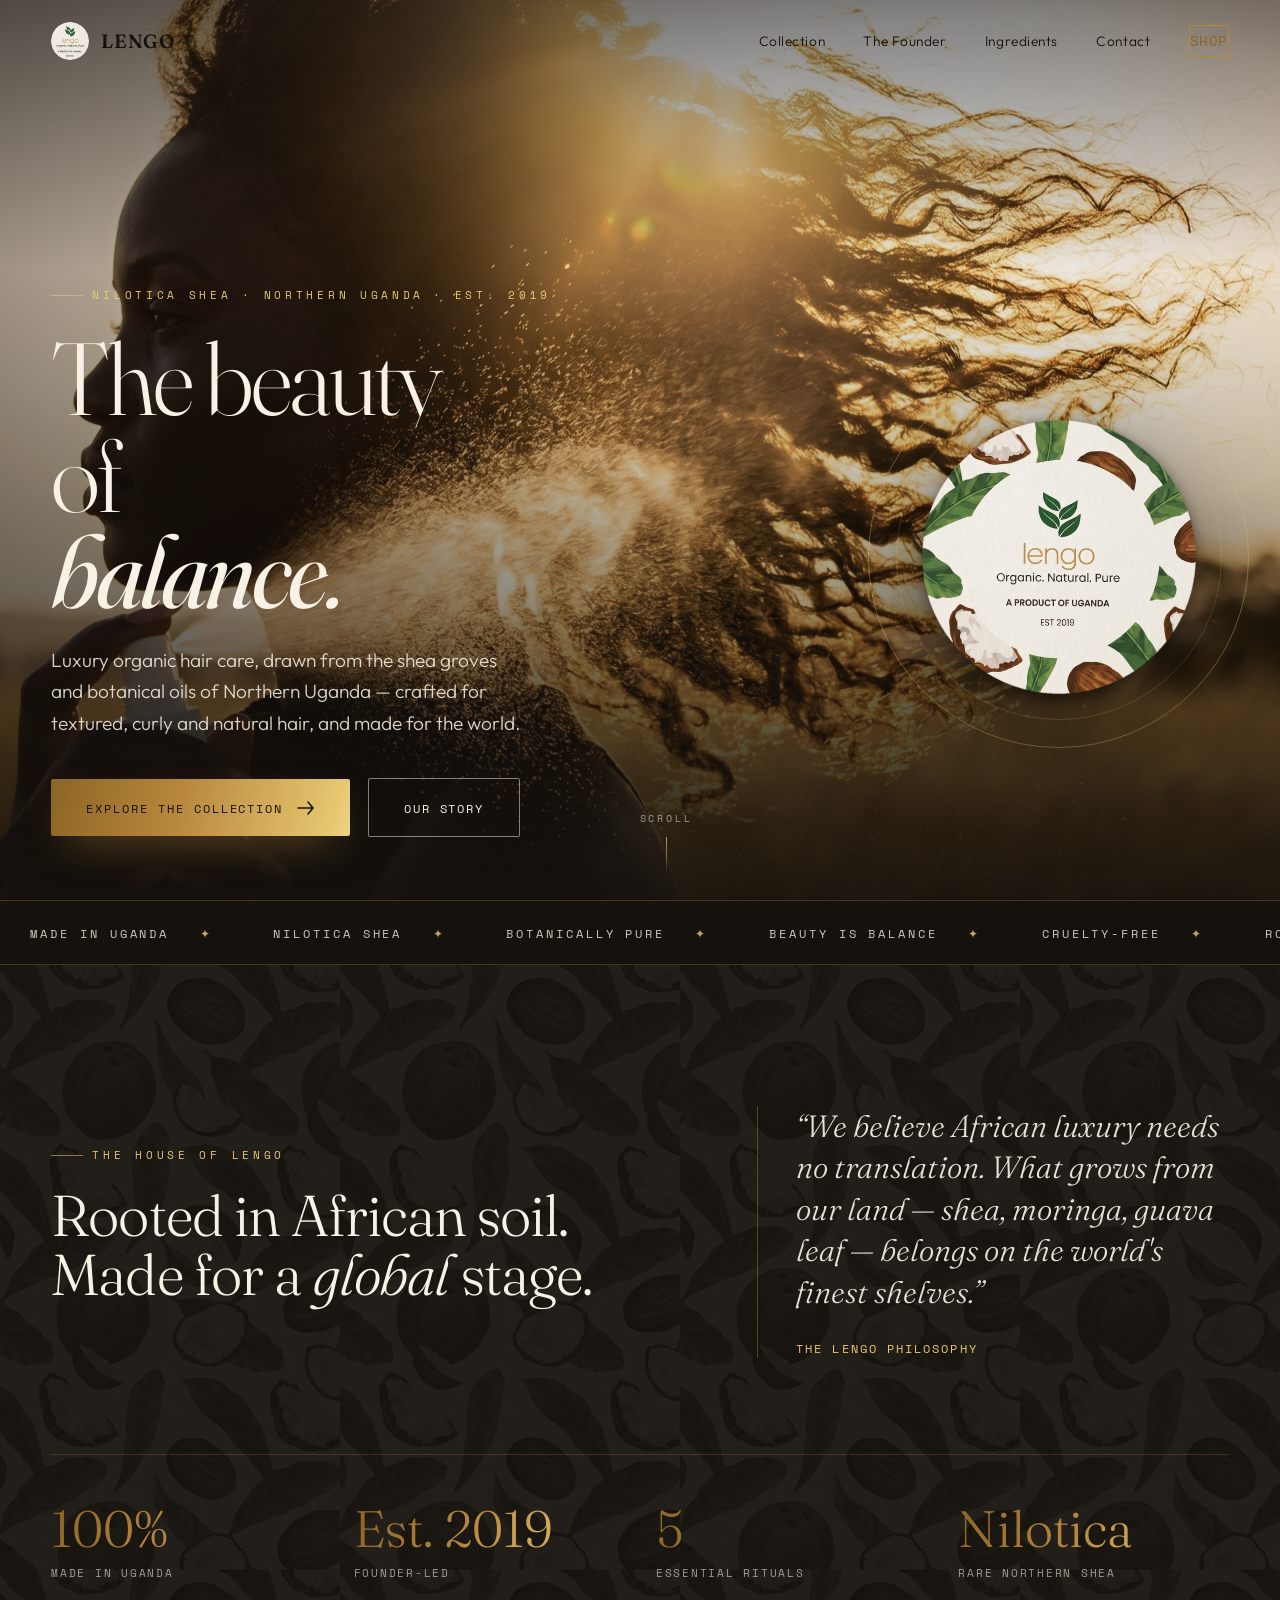
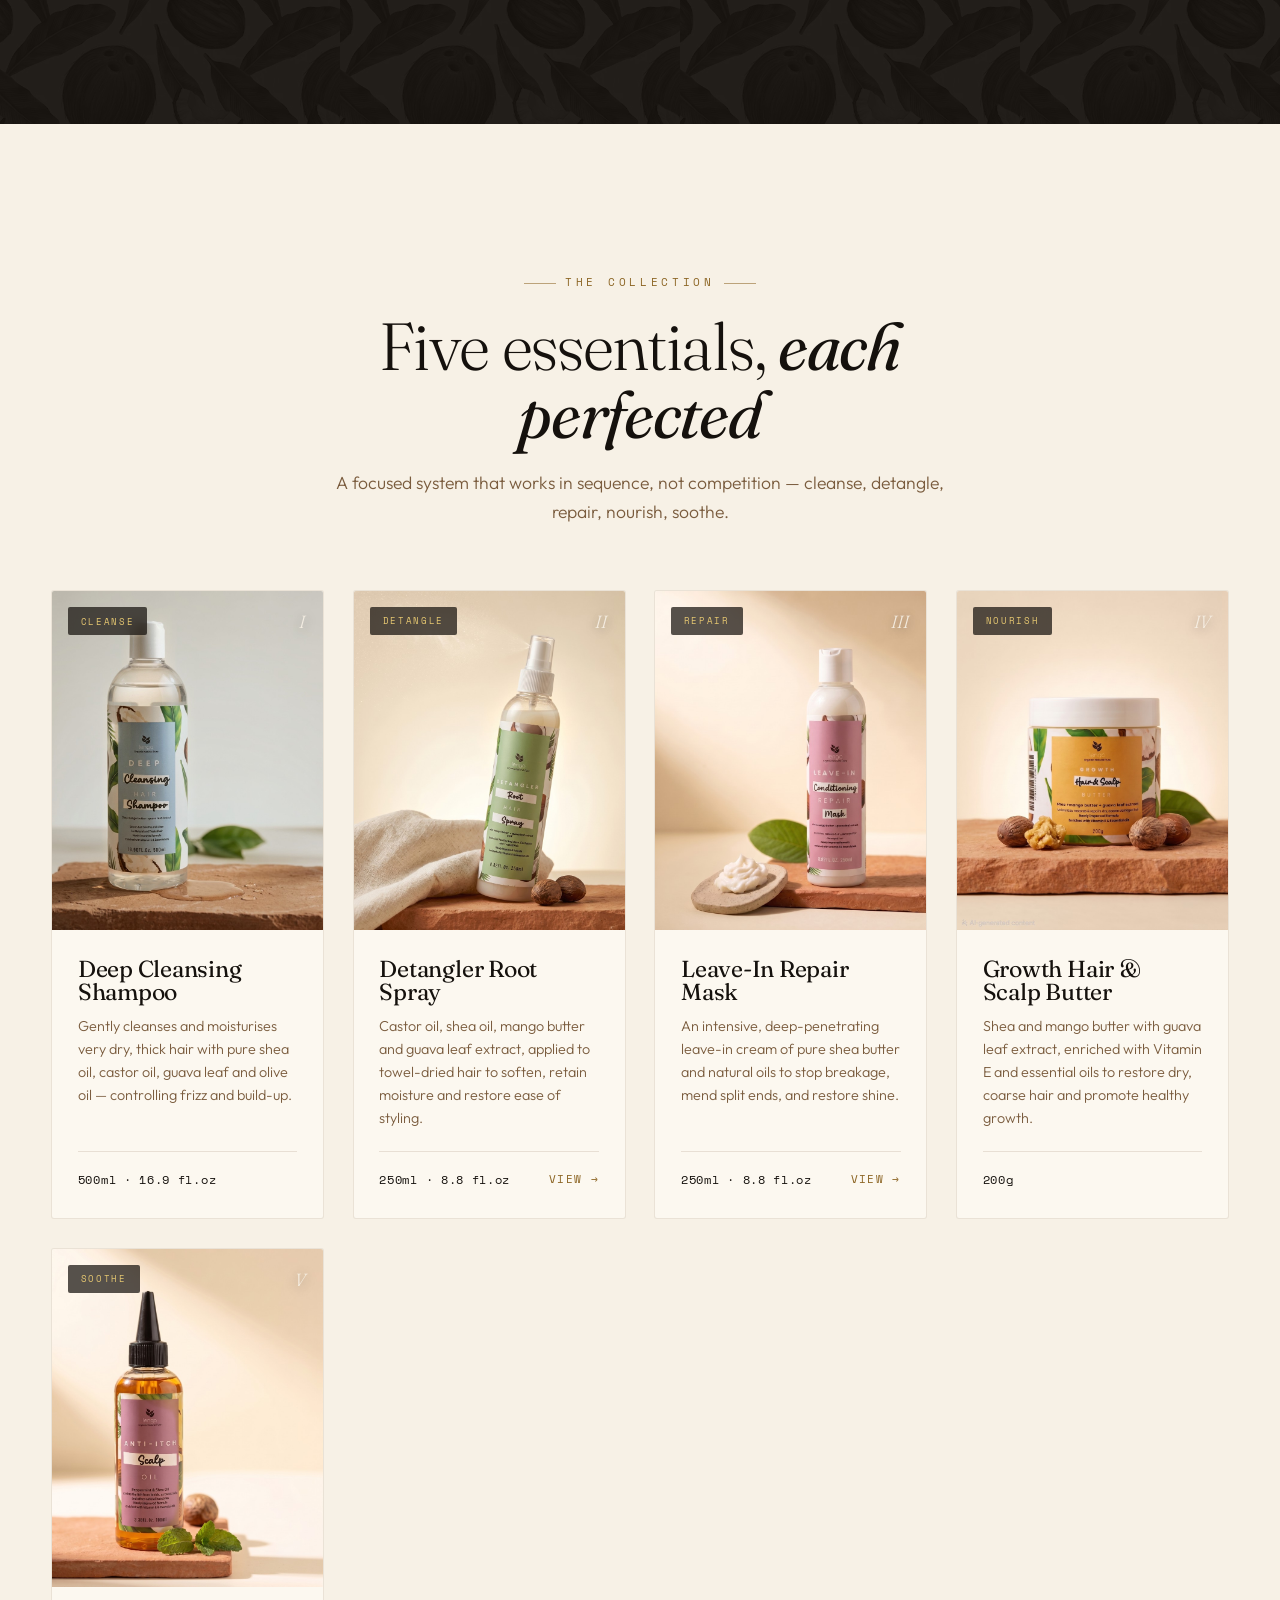
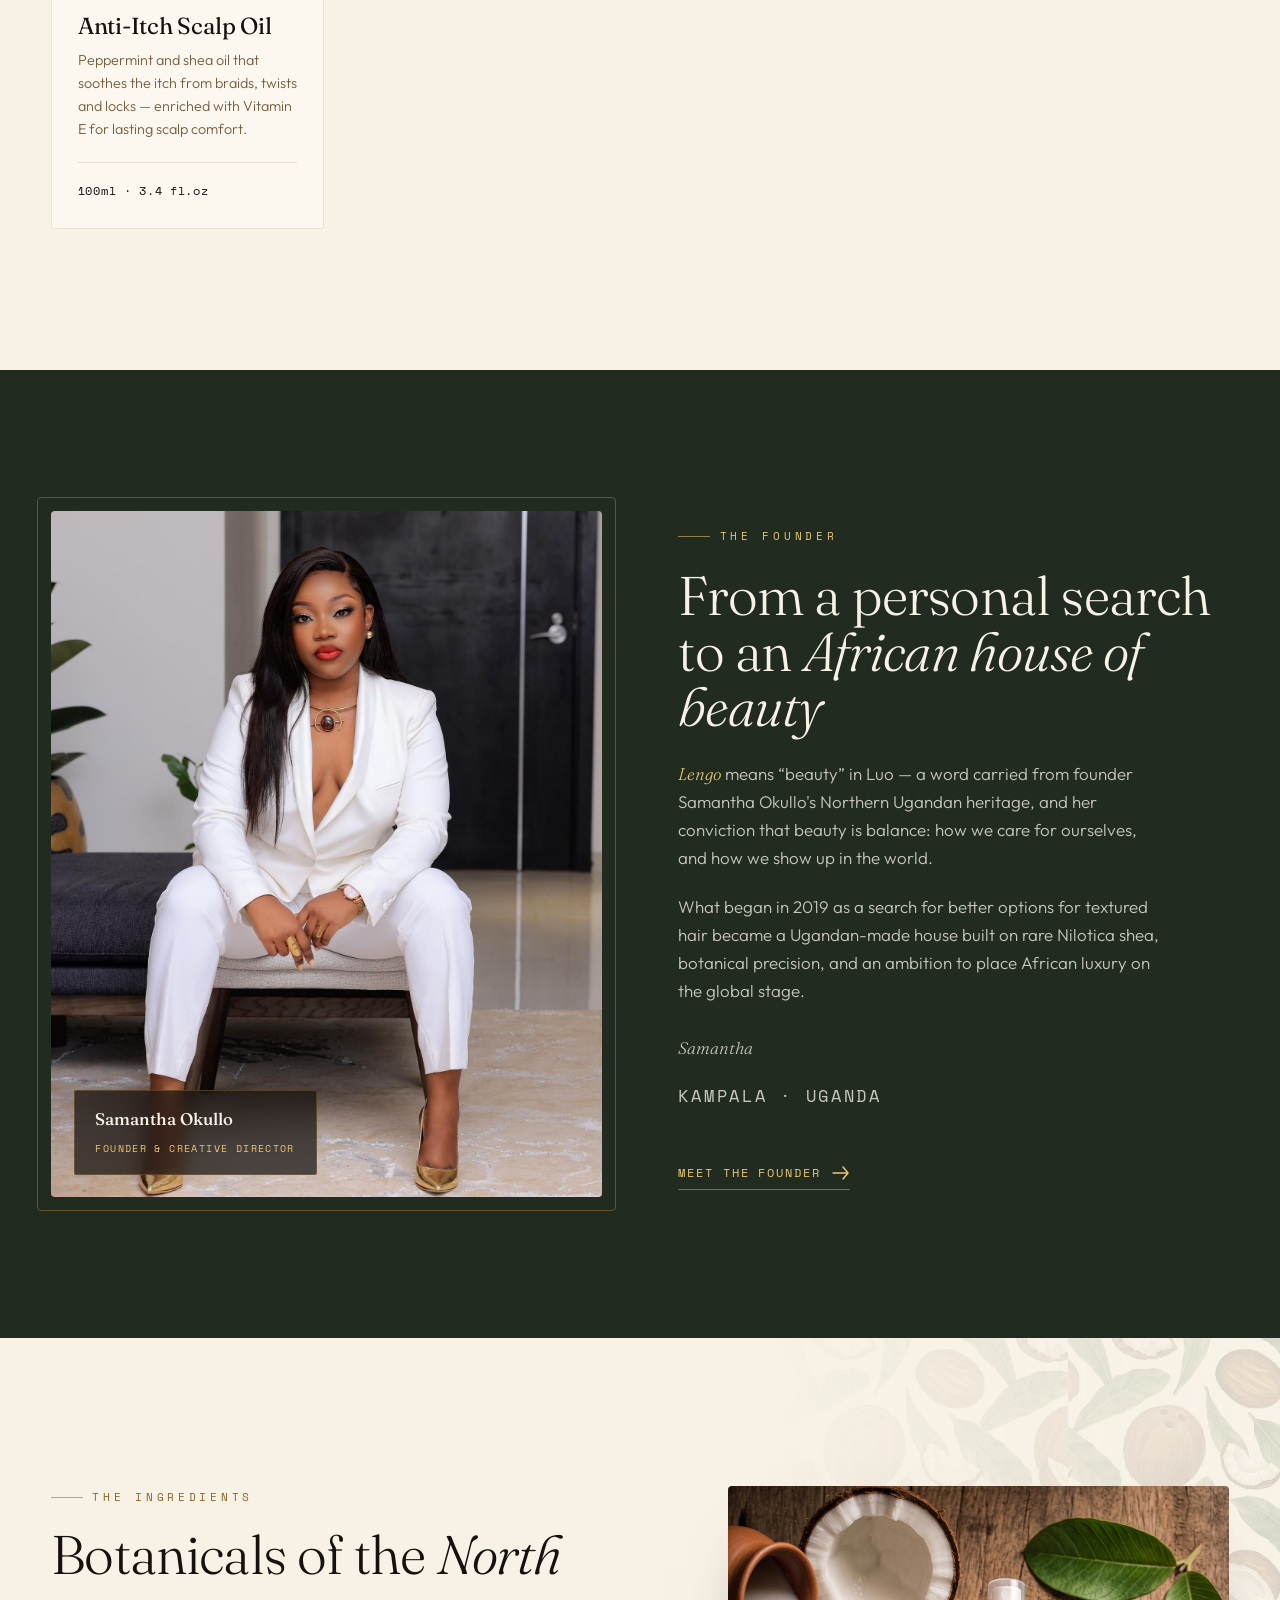
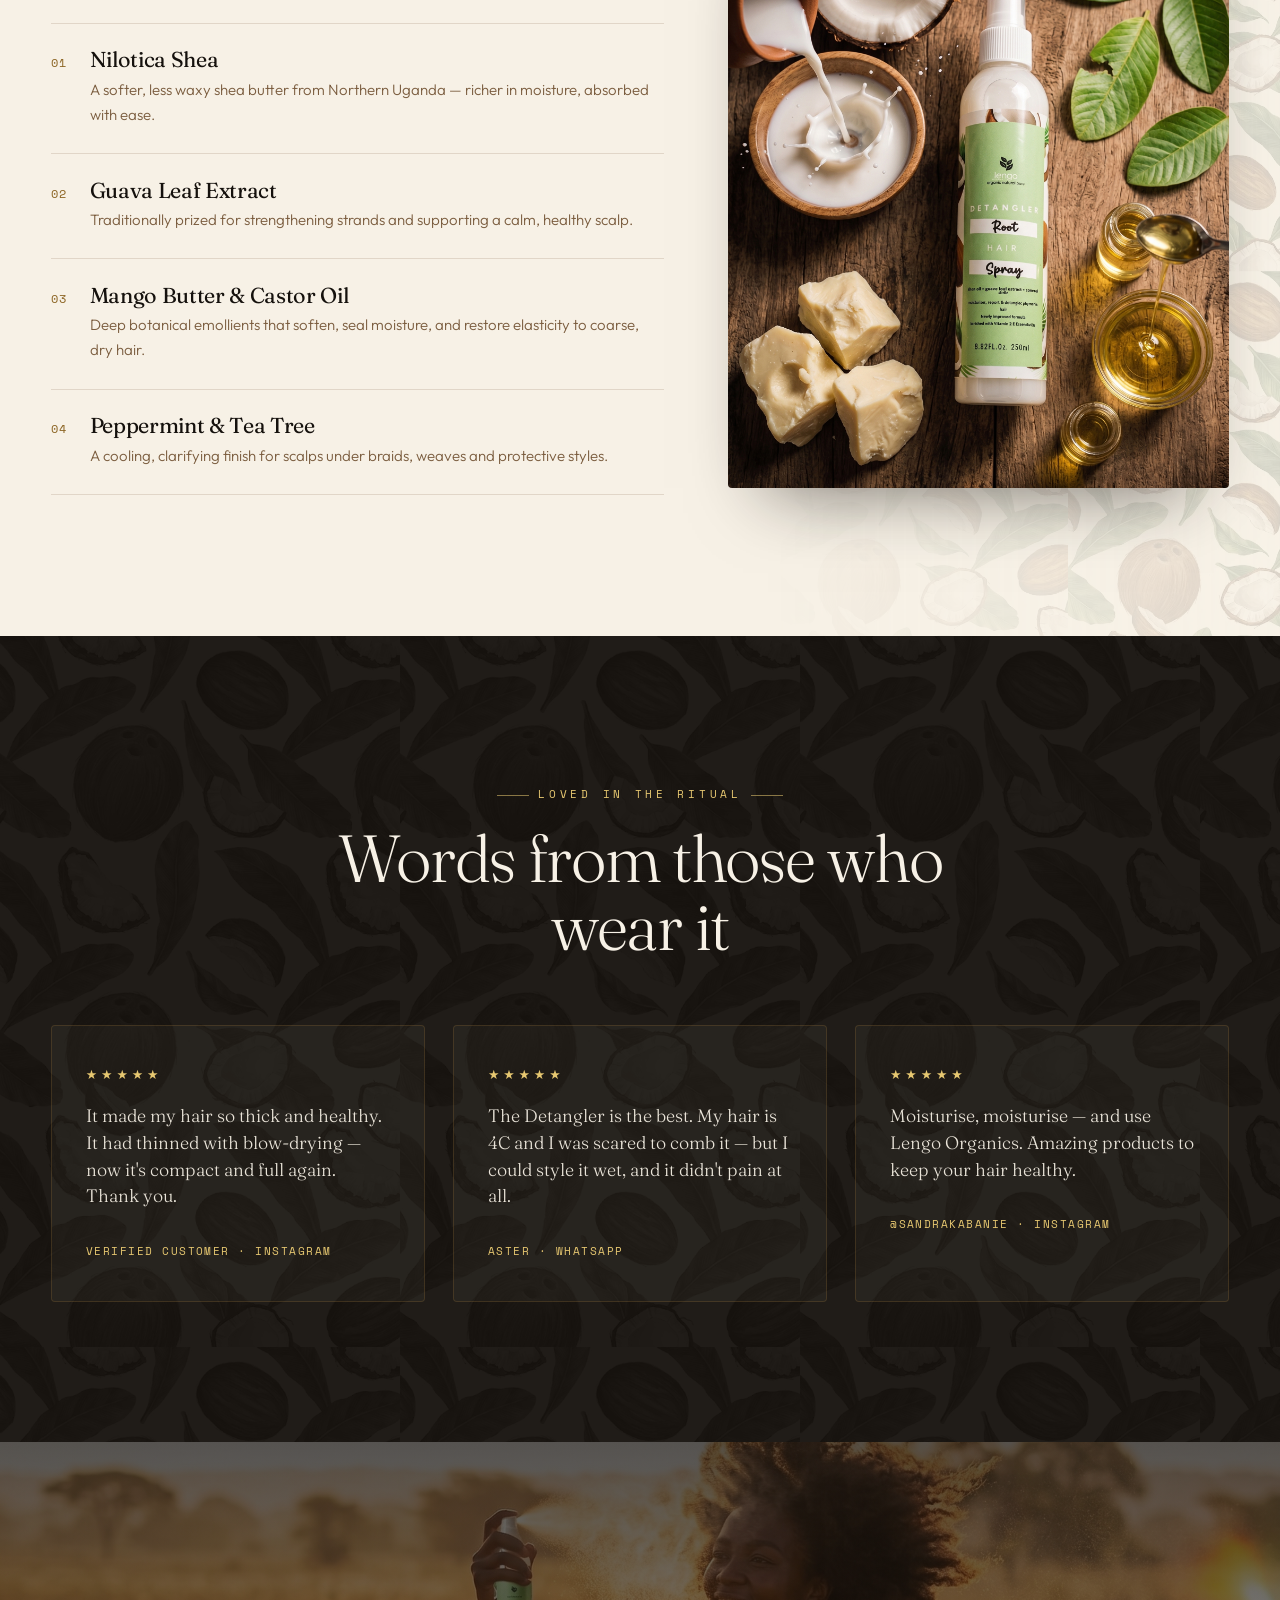
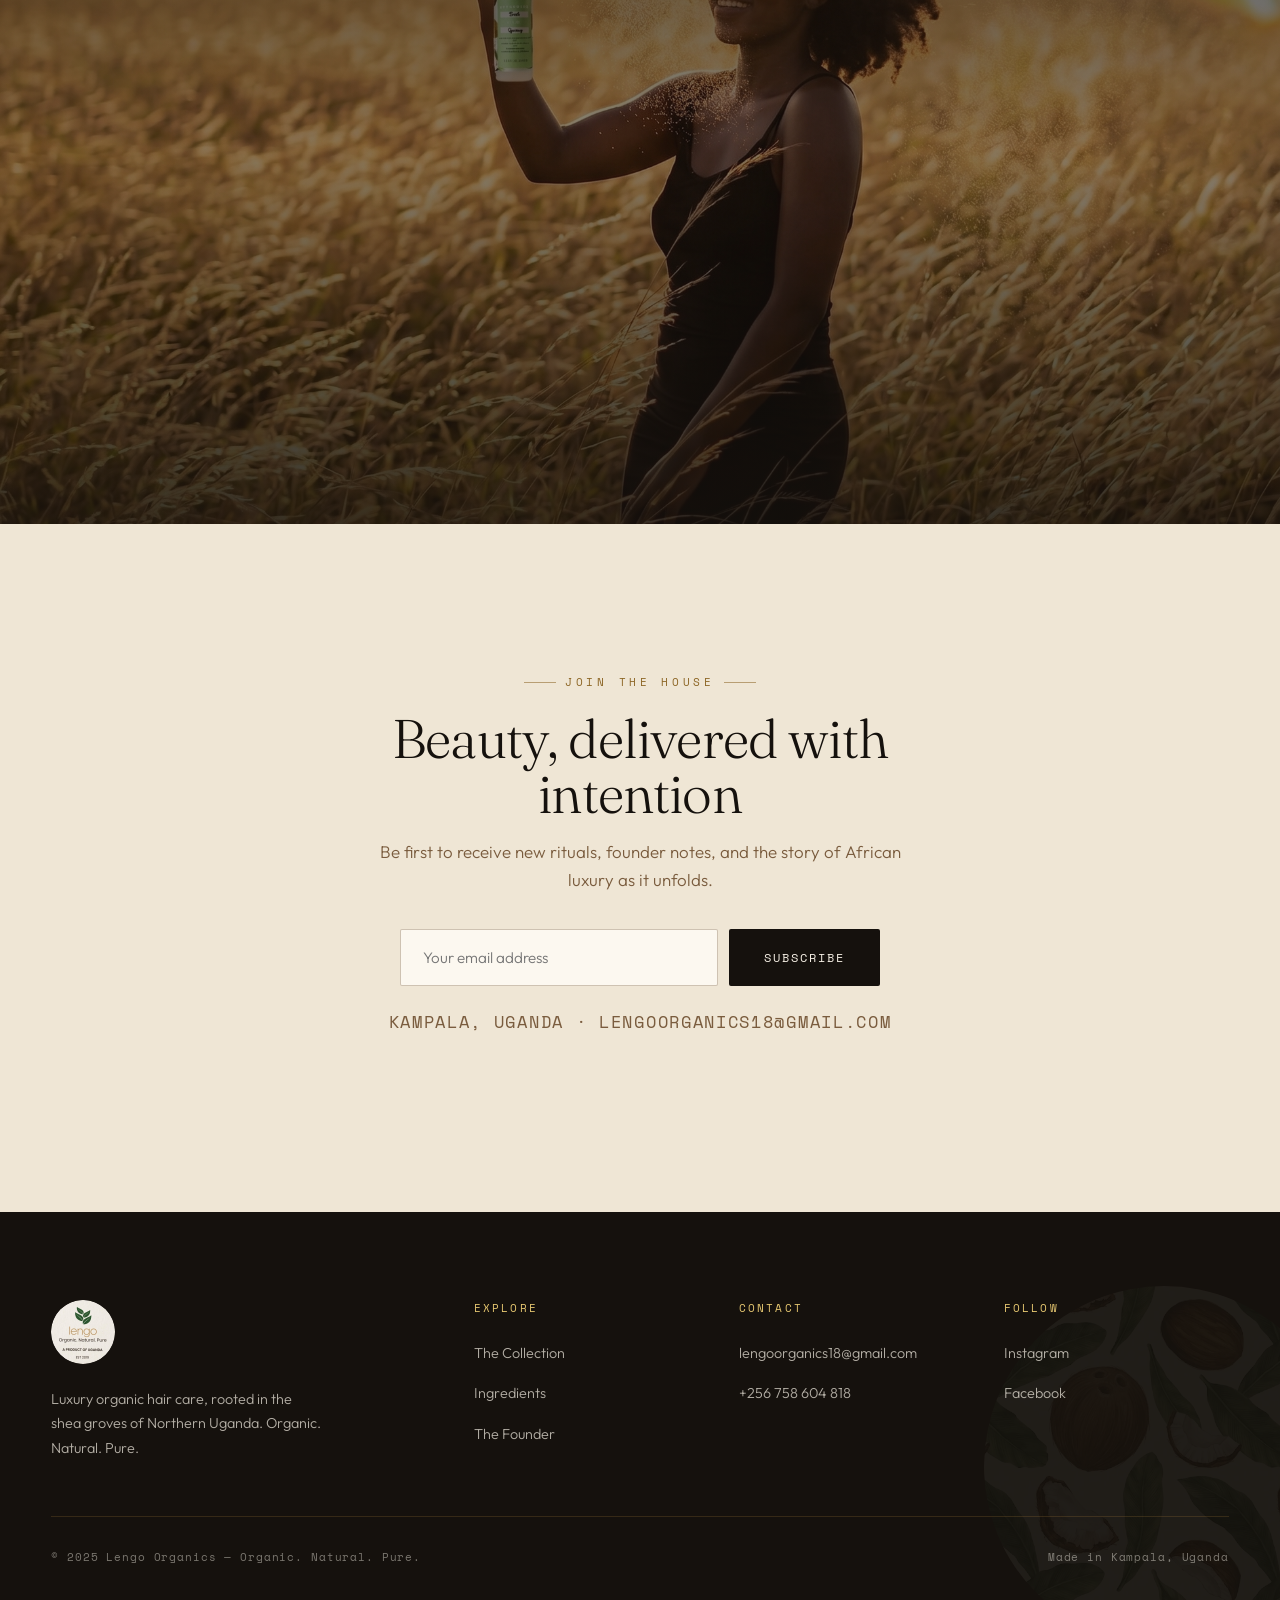
==== commit bf711e4c: "Add files via upload" ====
--- a/index.html
+++ b/index.html
@@ -260,6 +260,12 @@
 .founder__body .luo{font-family:var(--display);font-style:italic;color:var(--gold-lite)}
 .founder__sign{font-family:var(--display);font-style:italic;font-size:1.6rem;margin:1.8rem 0 .3rem;color:var(--ivory)}
 .founder__role{font-family:var(--mono);font-size:.68rem;letter-spacing:.16em;text-transform:uppercase;color:rgba(247,241,230,.55)}
+.founder__link{display:inline-flex;align-items:center;gap:.7rem;margin-top:2rem;
+  font-family:var(--mono);font-size:.74rem;letter-spacing:.16em;text-transform:uppercase;color:var(--gold-lite);
+  border-bottom:1px solid rgba(231,200,113,.45);padding-bottom:.4rem;transition:gap .4s var(--ease),border-color .4s}
+.founder__link svg{transition:transform .4s var(--ease)}
+.founder__link:hover{gap:1.1rem;border-color:var(--gold-lite)}
+.founder__link:hover svg{transform:translateX(5px)}
 
 /* ============ INGREDIENT / RITUAL SPLIT ============ */
 .ritual{background:var(--ivory);position:relative;overflow:hidden}
@@ -377,7 +383,7 @@
   <a class="nav__logo" href="#top"><img src="assets/lengo-round-mark.png" alt=""><b>LENGO</b></a>
   <div class="nav__links" id="menu">
     <a href="#collection">Collection</a>
-    <a href="#founder">The Founder</a>
+    <a href="samantha.html">The Founder</a>
     <a href="#ritual">Ingredients</a>
     <a href="#contact">Contact</a>
     <a href="#collection" class="nav__shop">Shop</a>
@@ -518,6 +524,9 @@
         <p class="founder__sign">Samantha</p>
         <p class="founder__role">Kampala · Uganda</p>
       </div>
+      <a href="samantha.html" class="founder__link reveal" data-d="3">Meet the Founder
+        <svg width="18" height="14" viewBox="0 0 18 14" fill="none"><path d="M1 7h15M11 1l5 6-5 6" stroke="currentColor" stroke-width="1.5" stroke-linecap="round" stroke-linejoin="round"/></svg>
+      </a>
     </div>
   </div>
 </section>
@@ -600,7 +609,7 @@
         <ul>
           <li><a href="#collection">The Collection</a></li>
           <li><a href="#ritual">Ingredients</a></li>
-          <li><a href="#founder">The Founder</a></li>
+          <li><a href="samantha.html">The Founder</a></li>
         </ul>
       </div>
       <div>
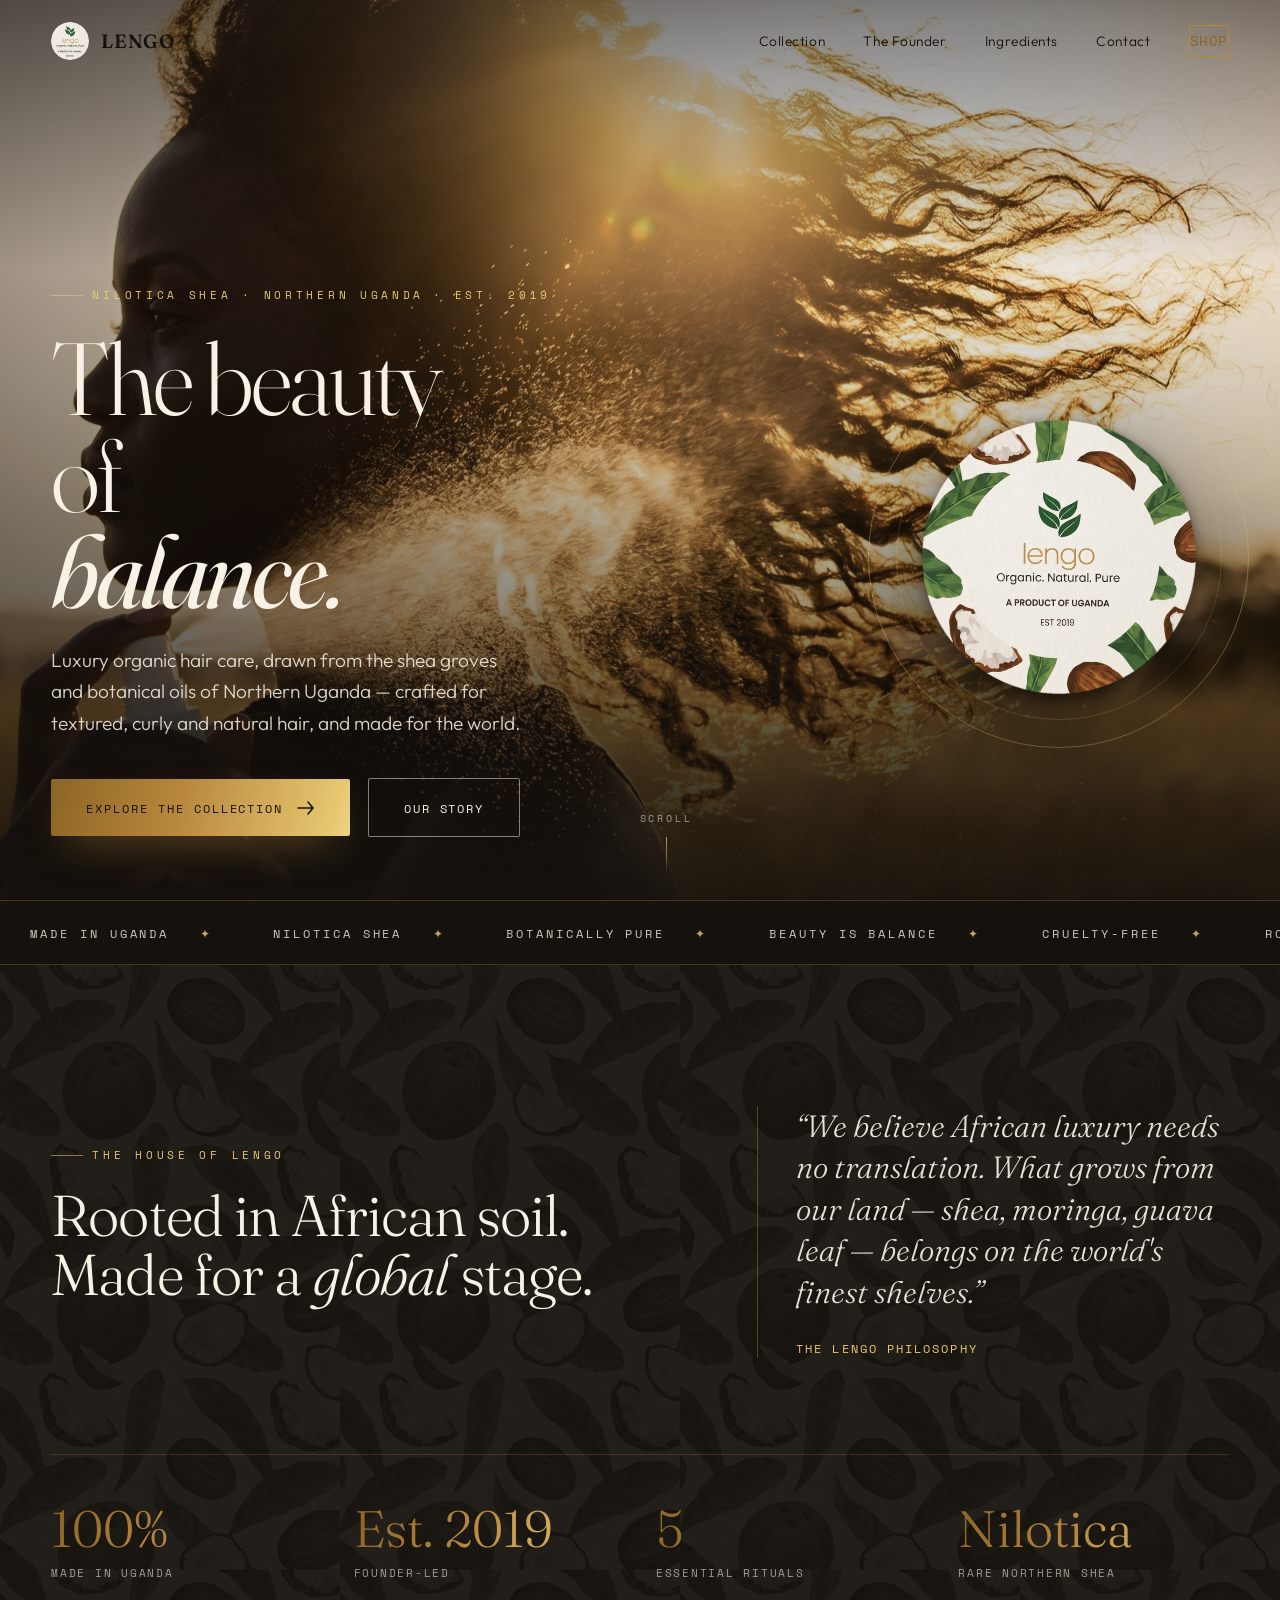
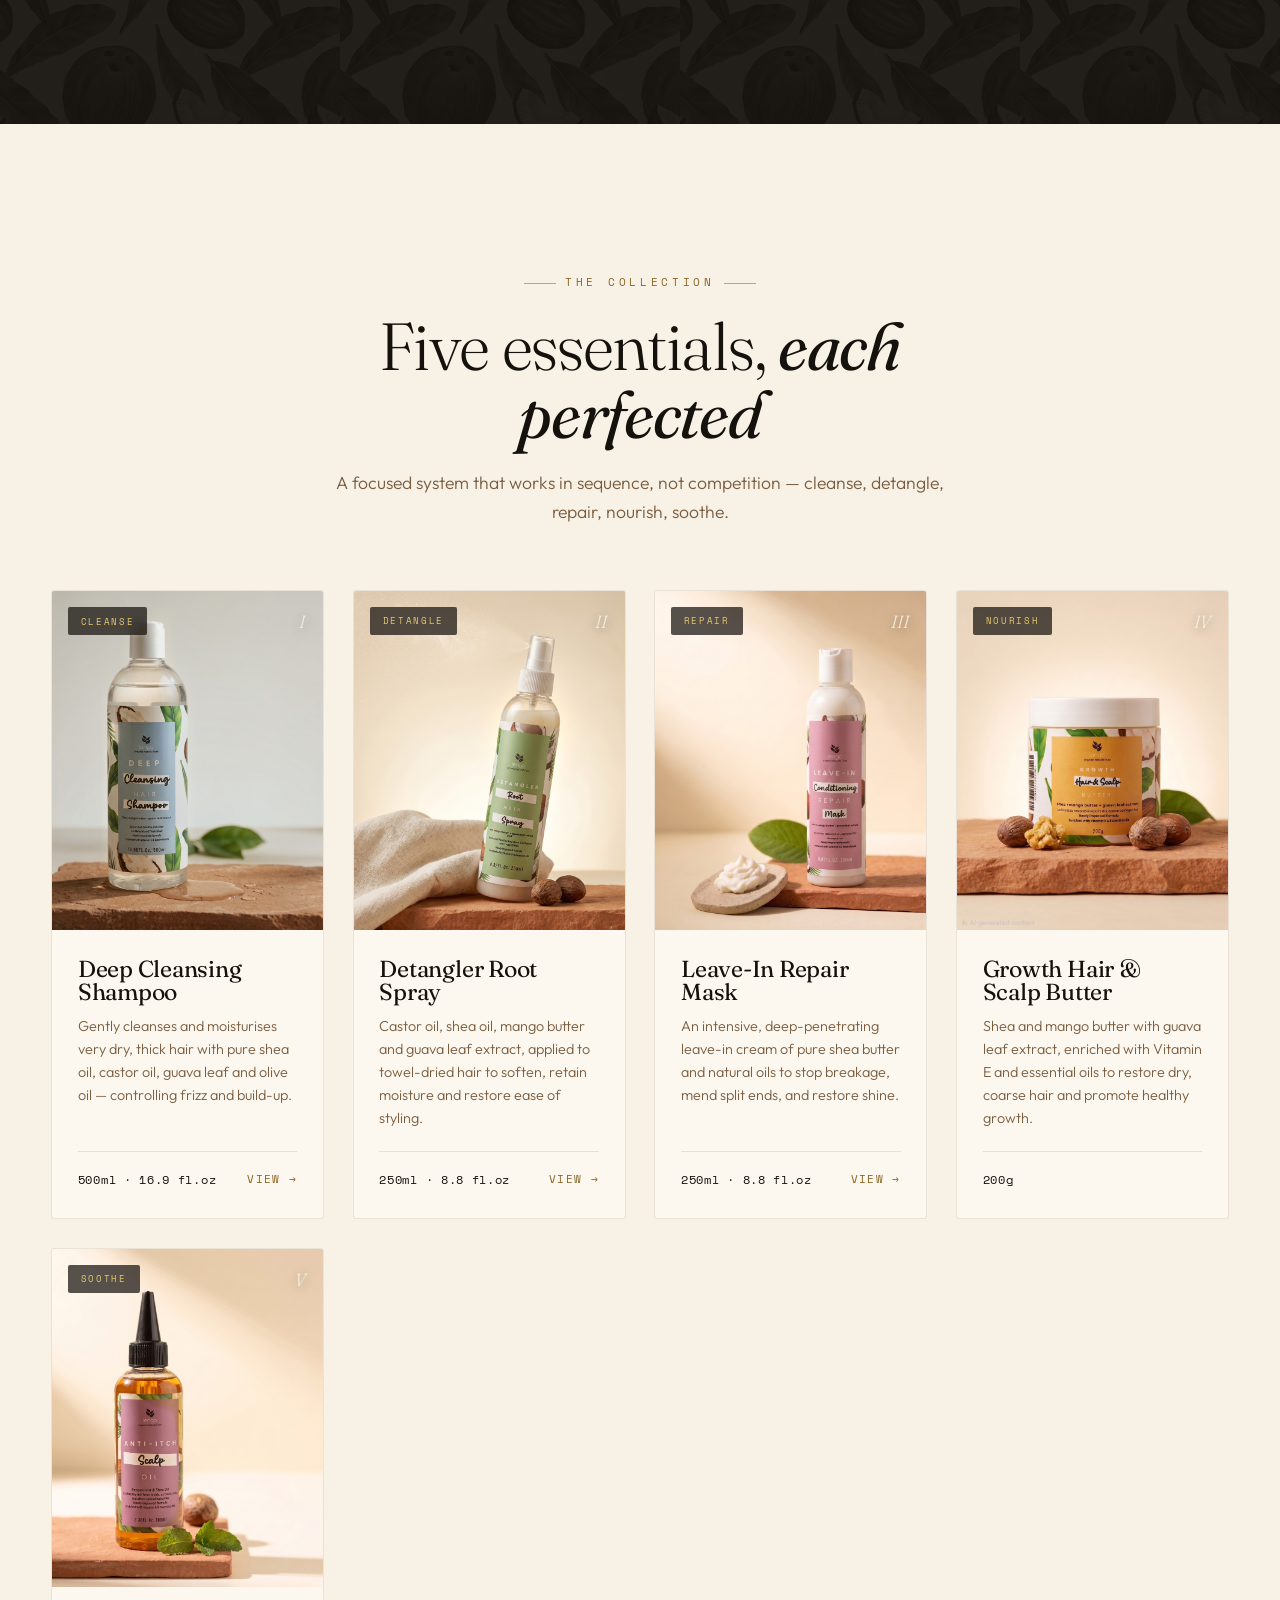
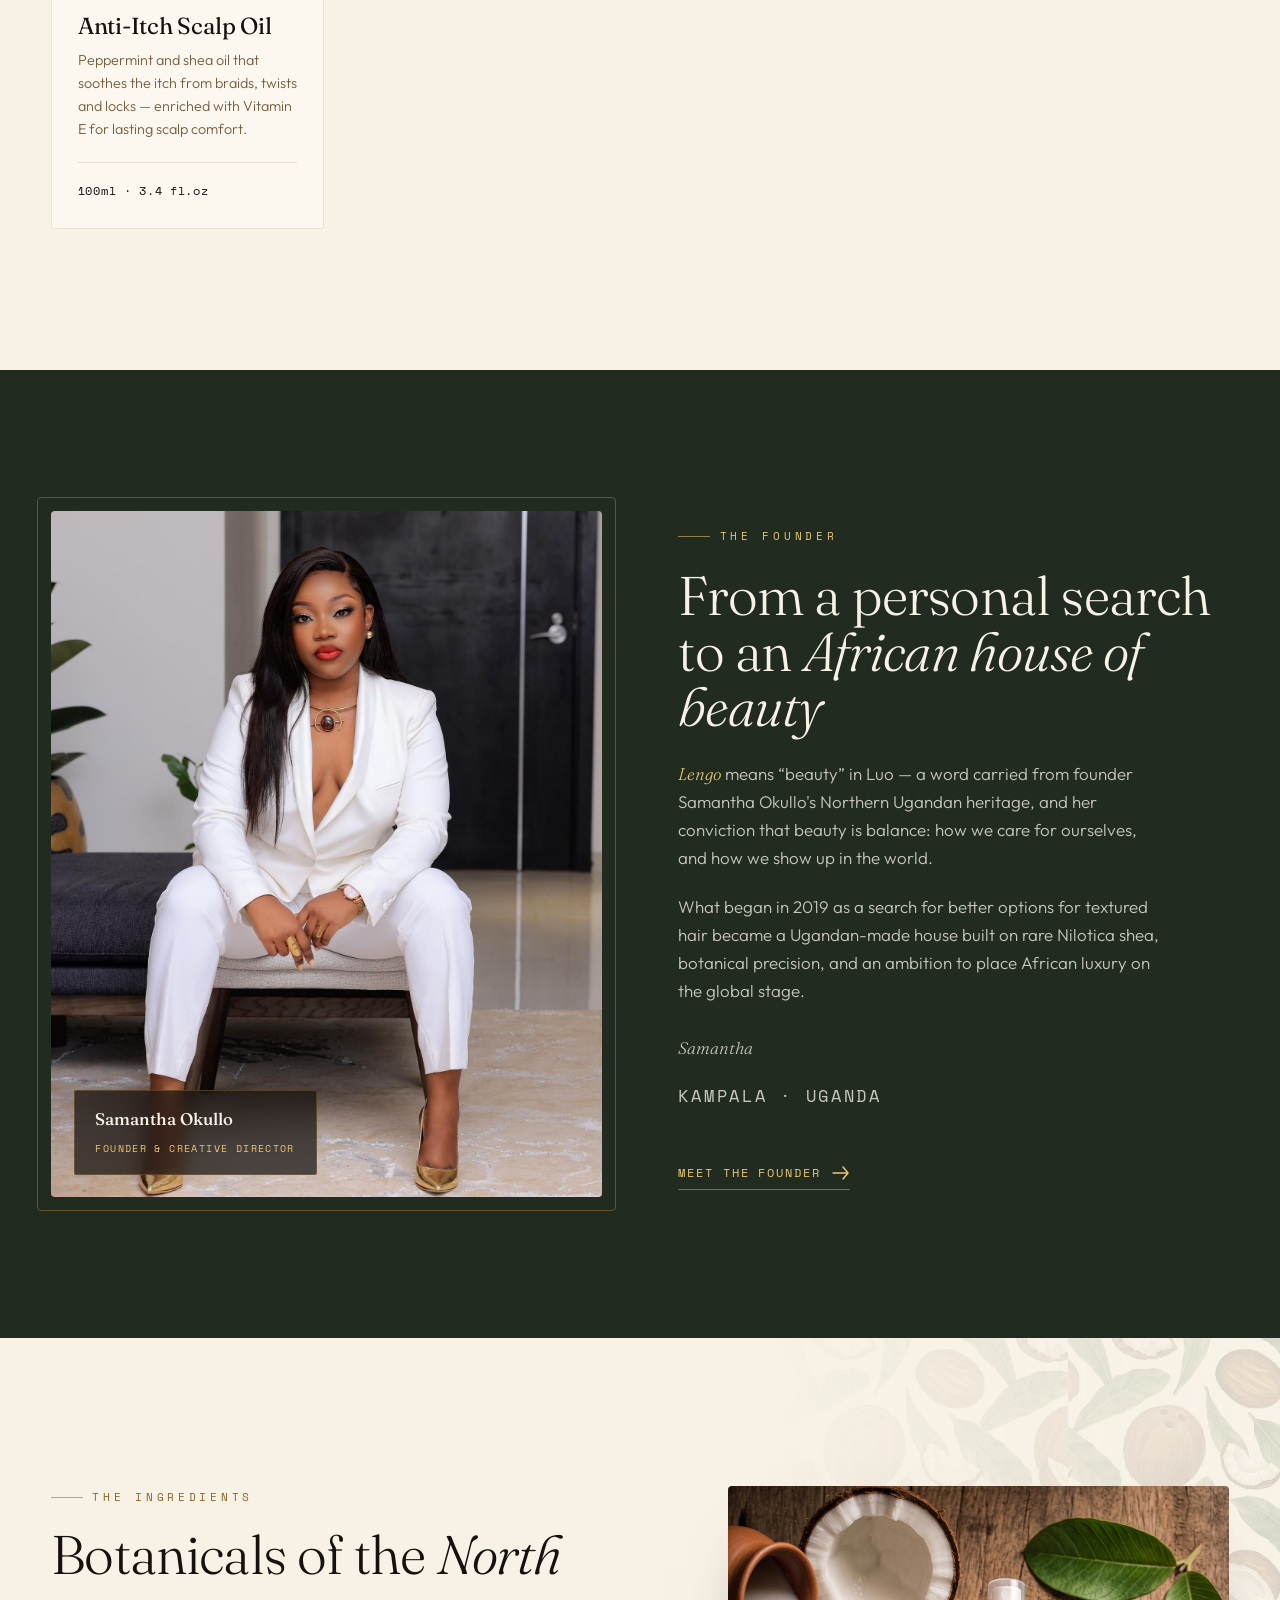
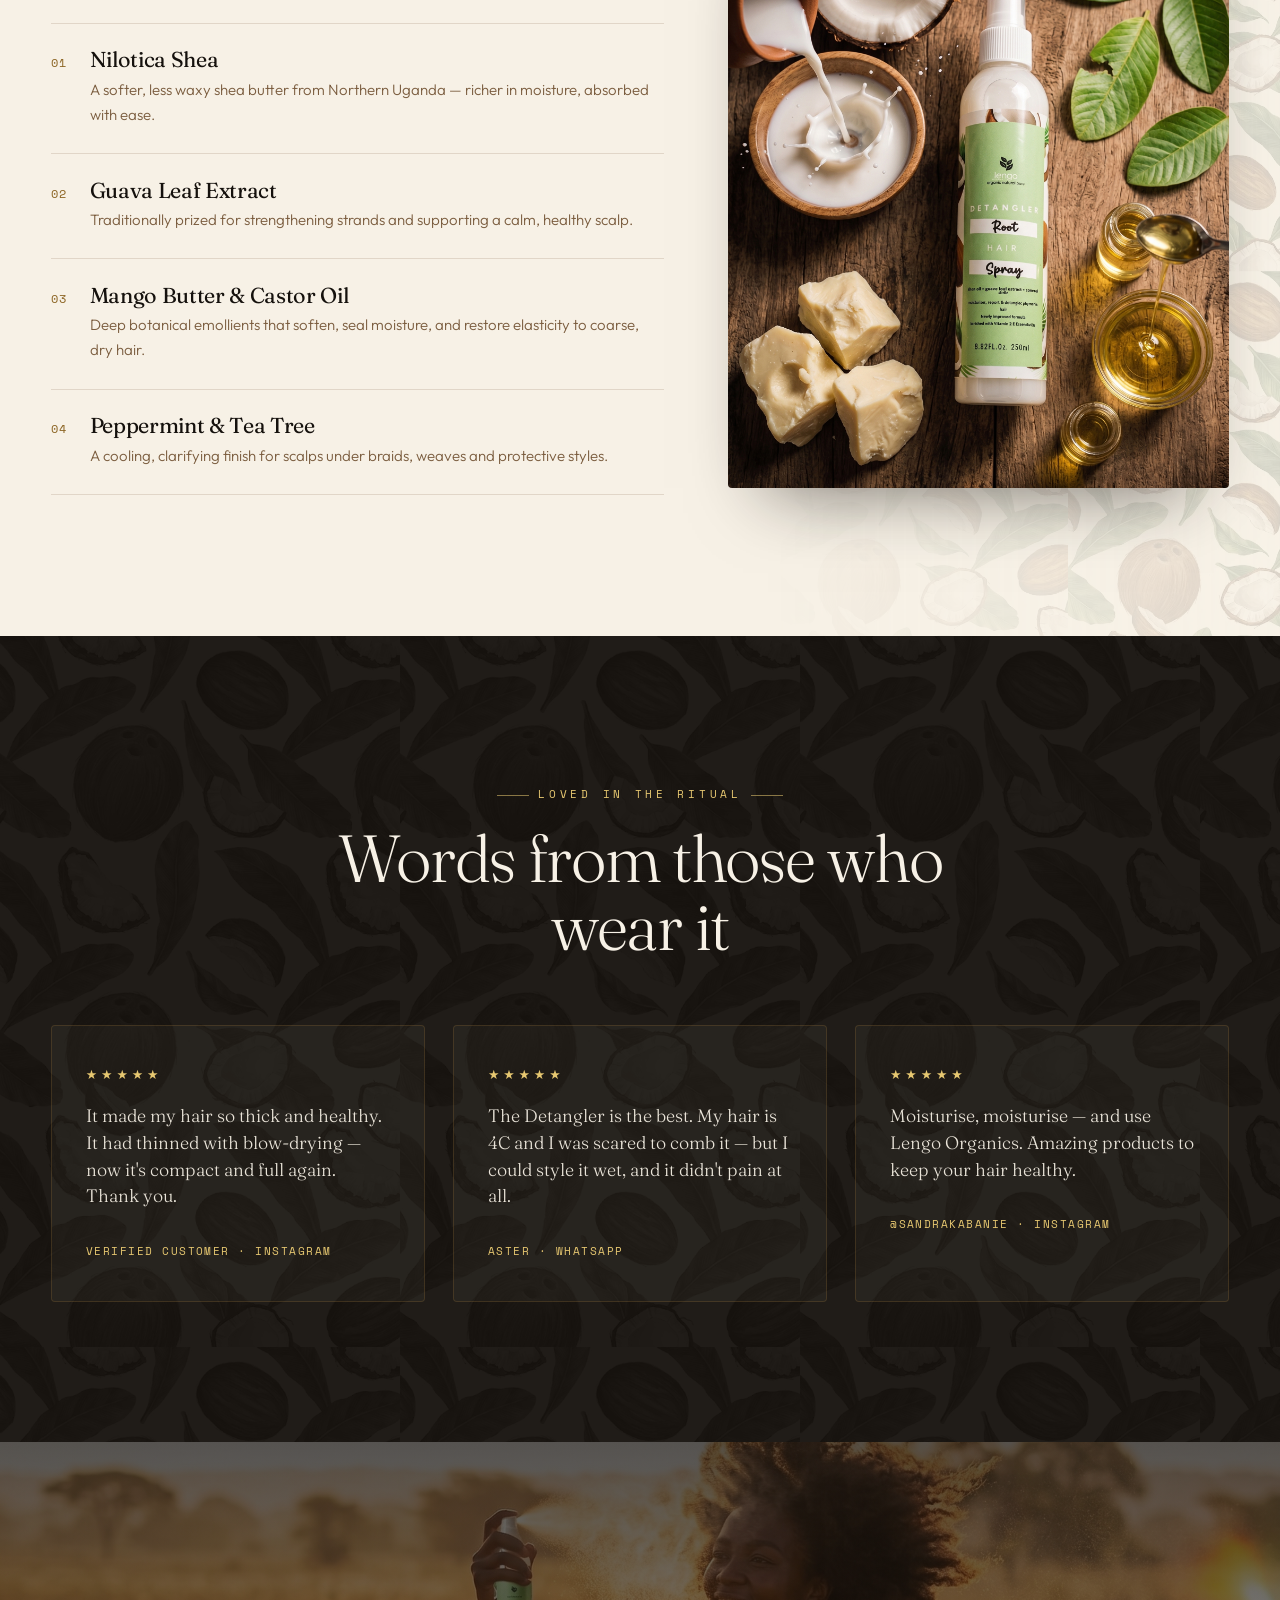
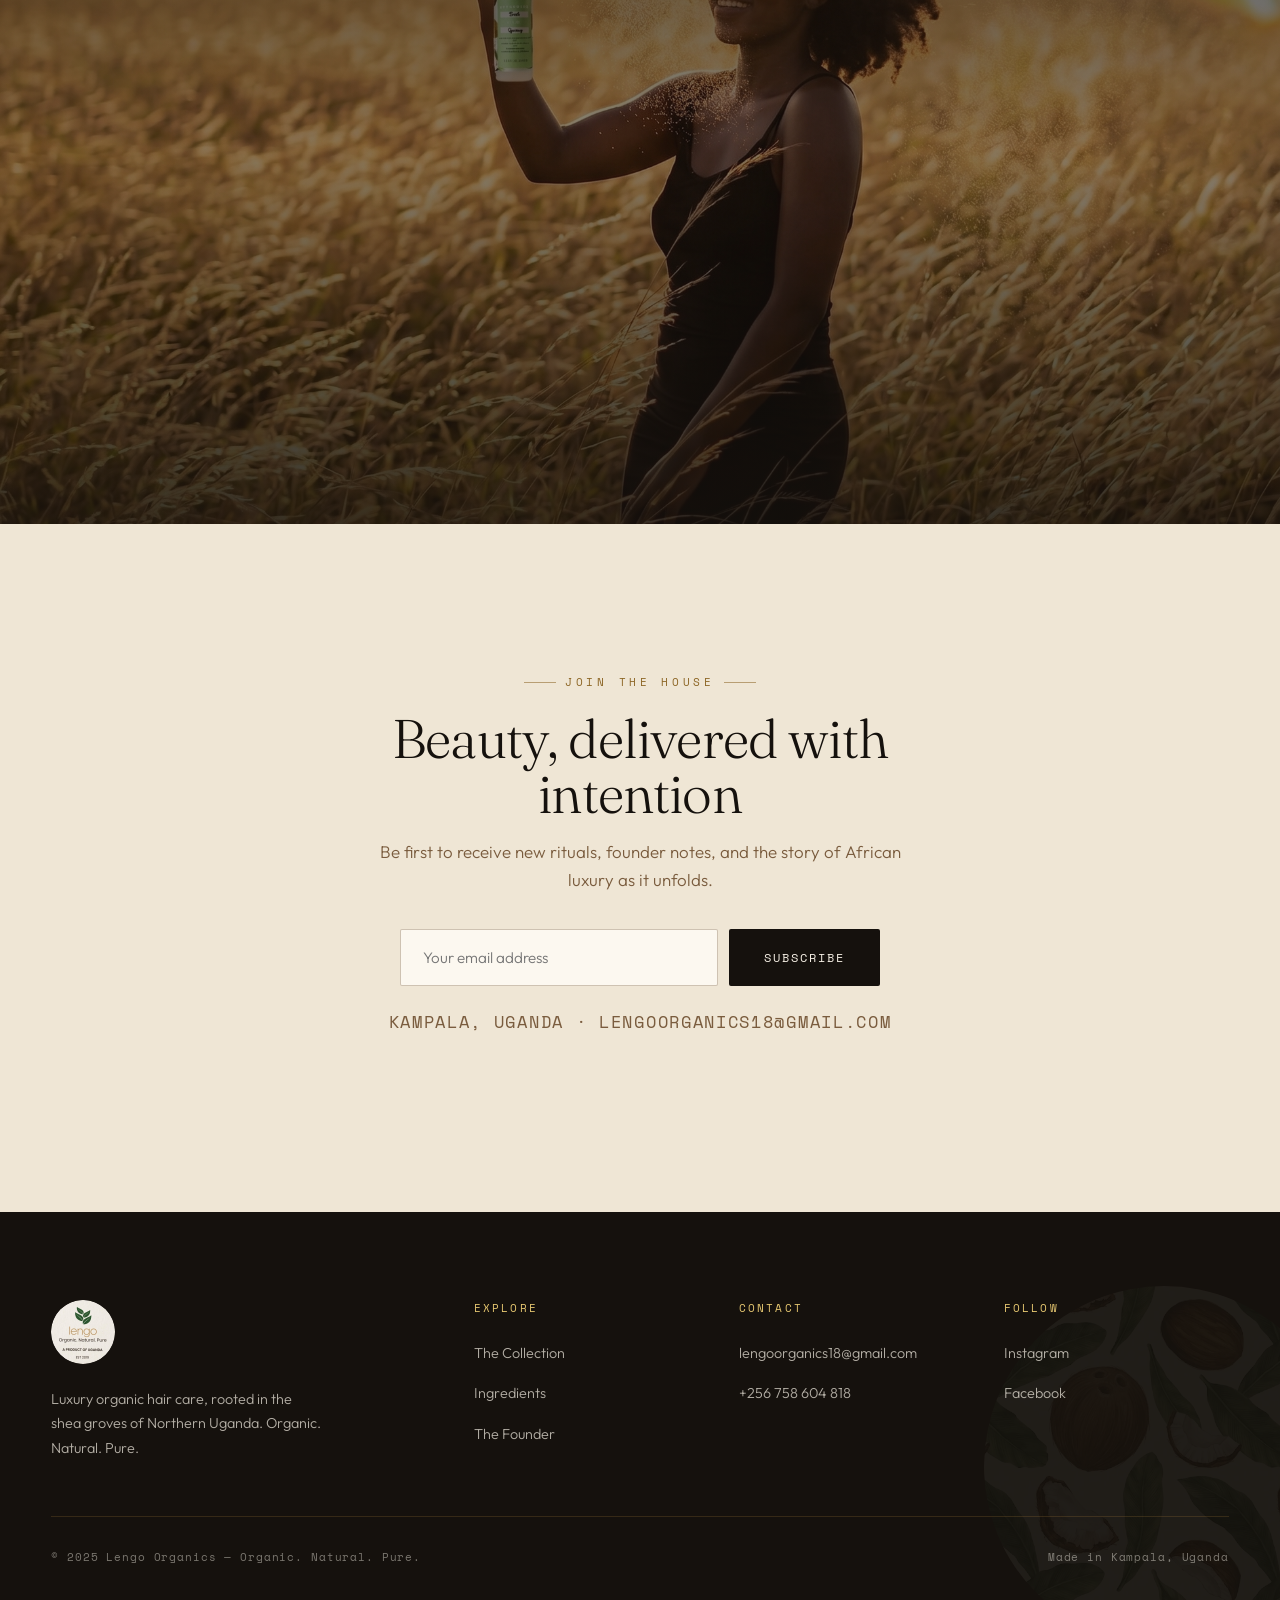
==== commit c3792ae6: "Add link to shampoo details in card footer Added a link to the shampoo details page in the card foot" ====
--- a/index.html
+++ b/index.html
@@ -5,6 +5,23 @@
 <meta name="viewport" content="width=device-width, initial-scale=1.0">
 <title>Lengo Organics — The Beauty of Balance · Made in Uganda</title>
 <meta name="description" content="Lengo Organics — luxury organic hair care crafted from Nilotica shea and botanical oils. Rooted in Northern Uganda, made for the world.">
+
+<!-- ── Open Graph / social sharing ── -->
+<link rel="canonical" href="https://lengo-organics.github.io/lengo/">
+<meta property="og:type" content="website">
+<meta property="og:site_name" content="Lengo Organics">
+<meta property="og:locale" content="en_GB">
+<meta property="og:url" content="https://lengo-organics.github.io/lengo/">
+<meta property="og:title" content="Lengo Organics — The Beauty of Balance · Made in Uganda">
+<meta property="og:description" content="Luxury organic hair care crafted from Nilotica shea and botanical oils. Rooted in Northern Uganda, made for the world.">
+<meta property="og:image" content="https://lengo-organics.github.io/lengo/assets/detangler-silhouette.jpg">
+<meta property="og:image:alt" content="Golden-hour portrait in the Ugandan savanna for Lengo Organics">
+<meta name="twitter:card" content="summary_large_image">
+<meta name="twitter:title" content="Lengo Organics — The Beauty of Balance · Made in Uganda">
+<meta name="twitter:description" content="Luxury organic hair care crafted from Nilotica shea and botanical oils. Rooted in Northern Uganda, made for the world.">
+<meta name="twitter:image" content="https://lengo-organics.github.io/lengo/assets/detangler-silhouette.jpg">
+<!-- ── end Open Graph ── -->
+
 
 <link rel="preconnect" href="https://fonts.googleapis.com">
 <link rel="preconnect" href="https://fonts.gstatic.com" crossorigin>
@@ -464,7 +481,7 @@
         <div class="card__body">
           <h3>Deep Cleansing Shampoo</h3>
           <p class="card__desc">Gently cleanses and moisturises very dry, thick hair with pure shea oil, castor oil, guava leaf and olive oil — controlling frizz and build-up.</p>
-          <div class="card__foot"><span class="card__vol">500ml · 16.9 fl.oz</span></div>
+          <div class="card__foot"><span class="card__vol">500ml · 16.9 fl.oz</span><a class="card__link" href="shampoo.html">View →</a></div>
         </div>
       </article>
 
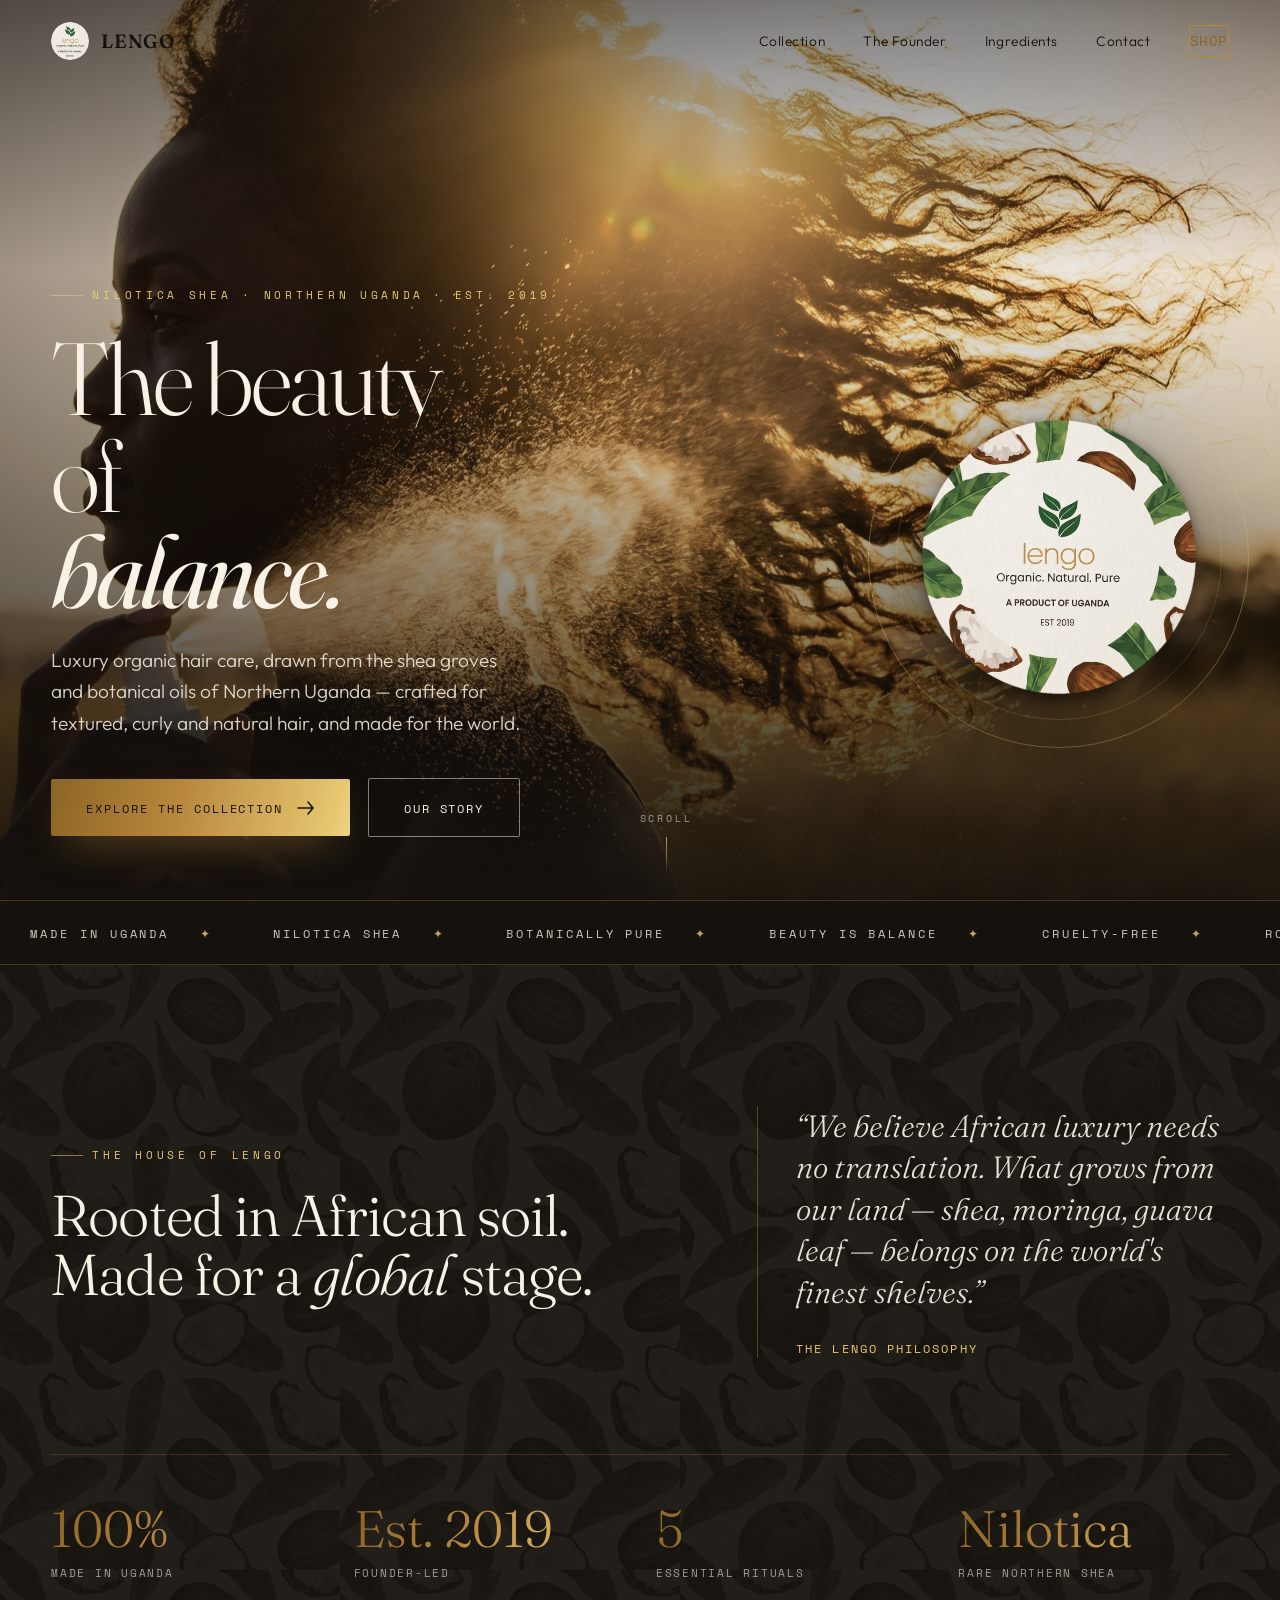
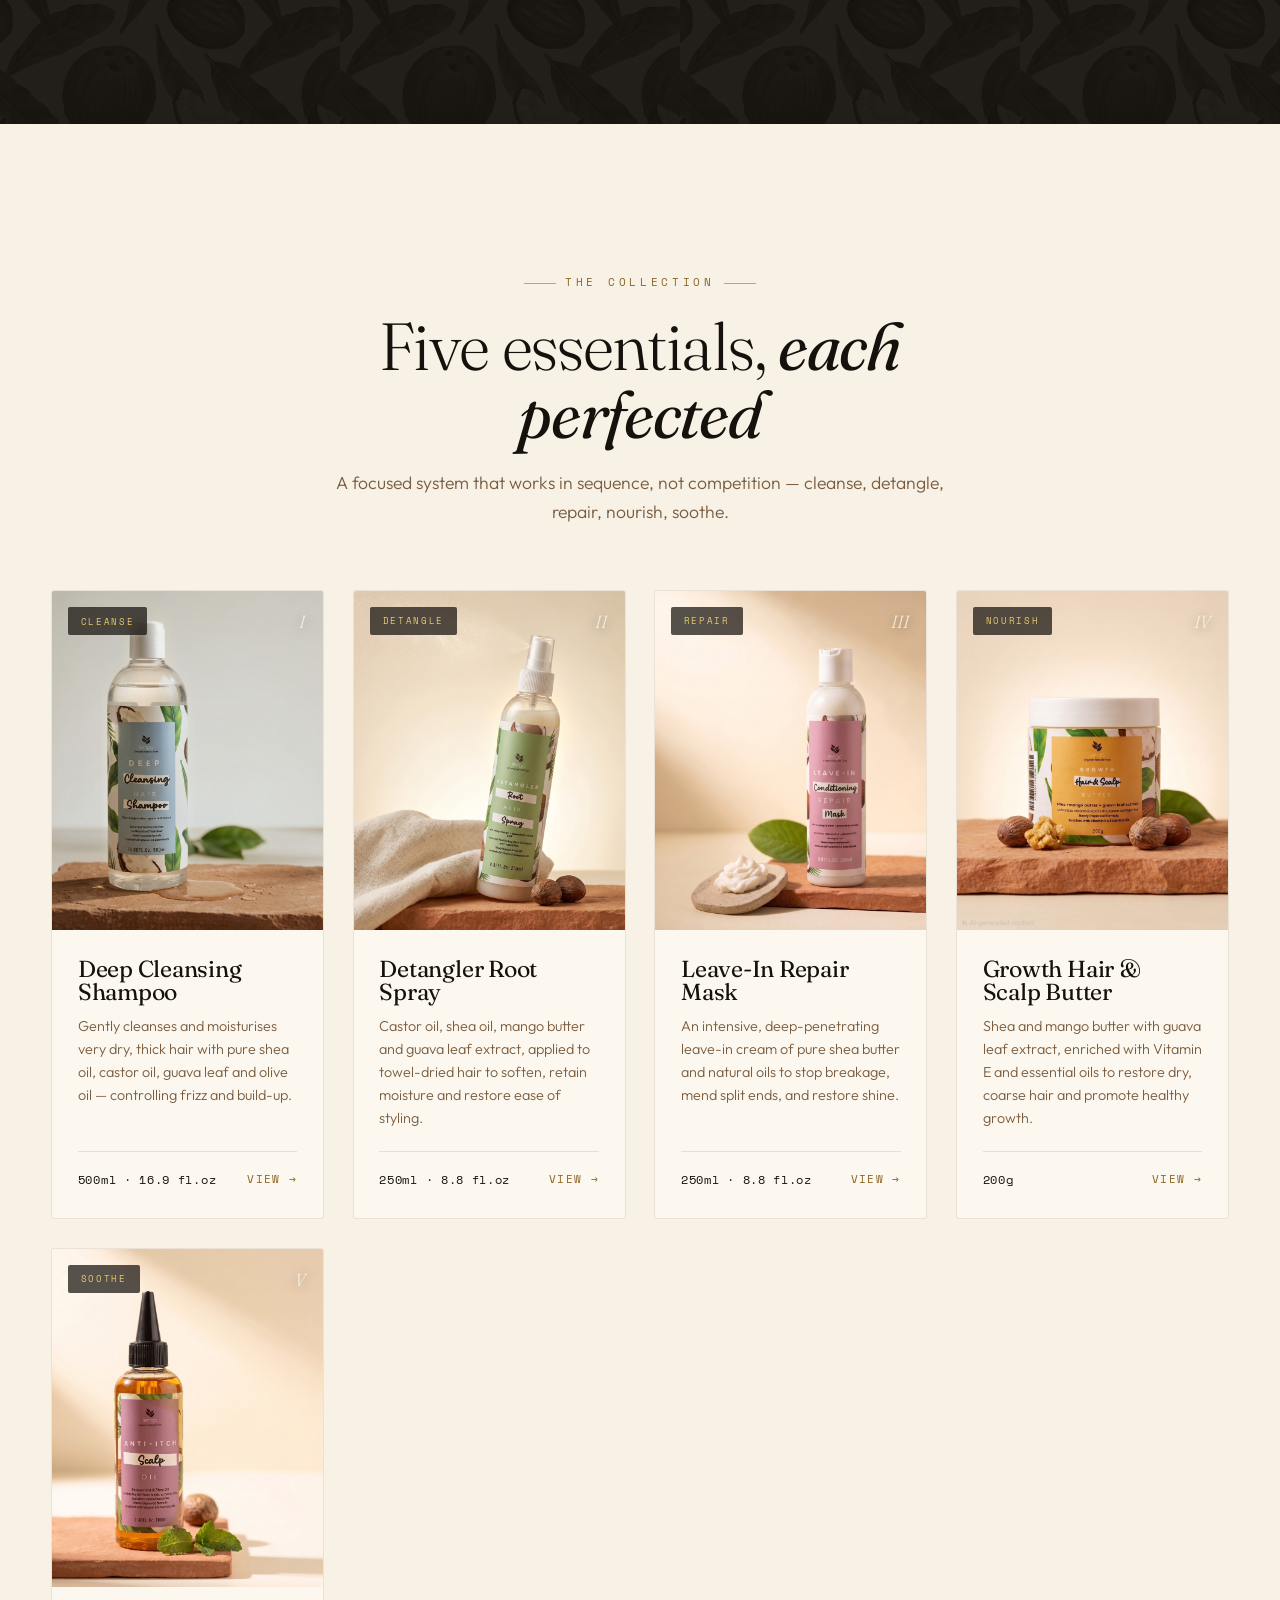
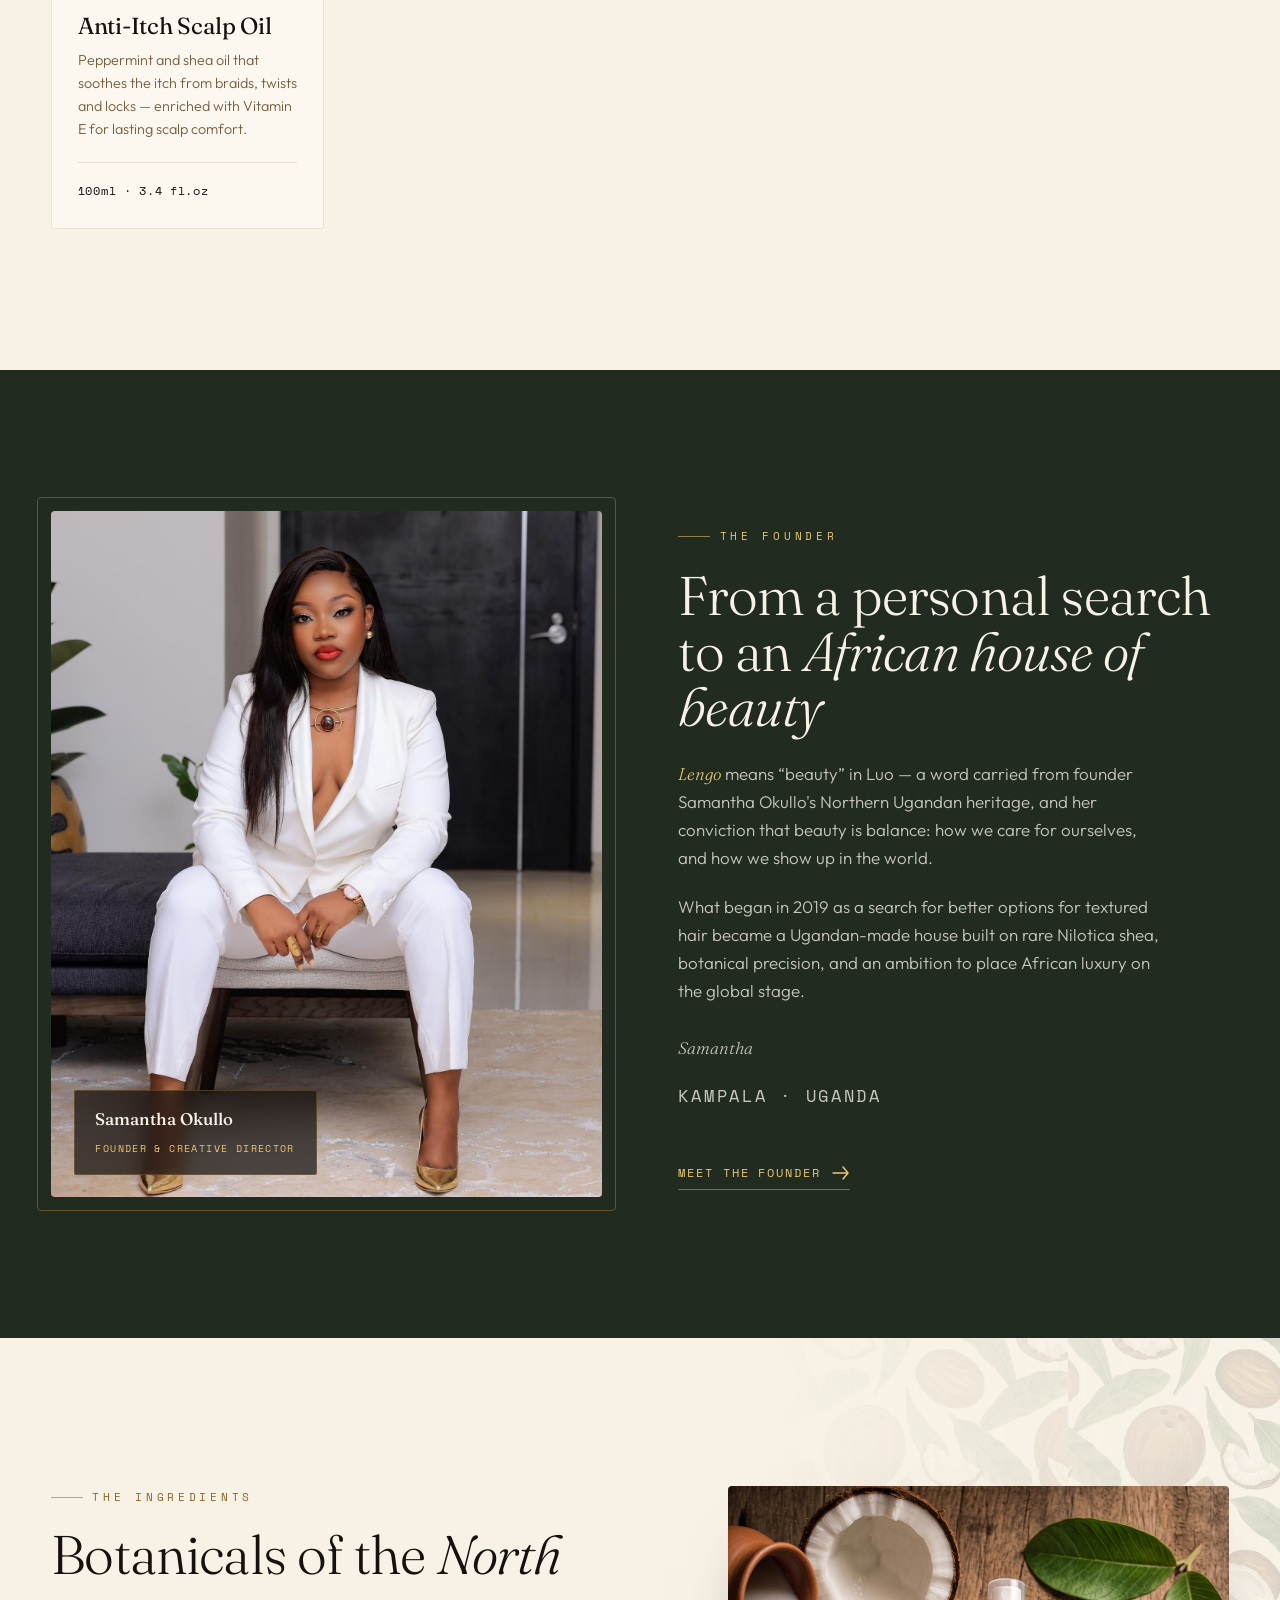
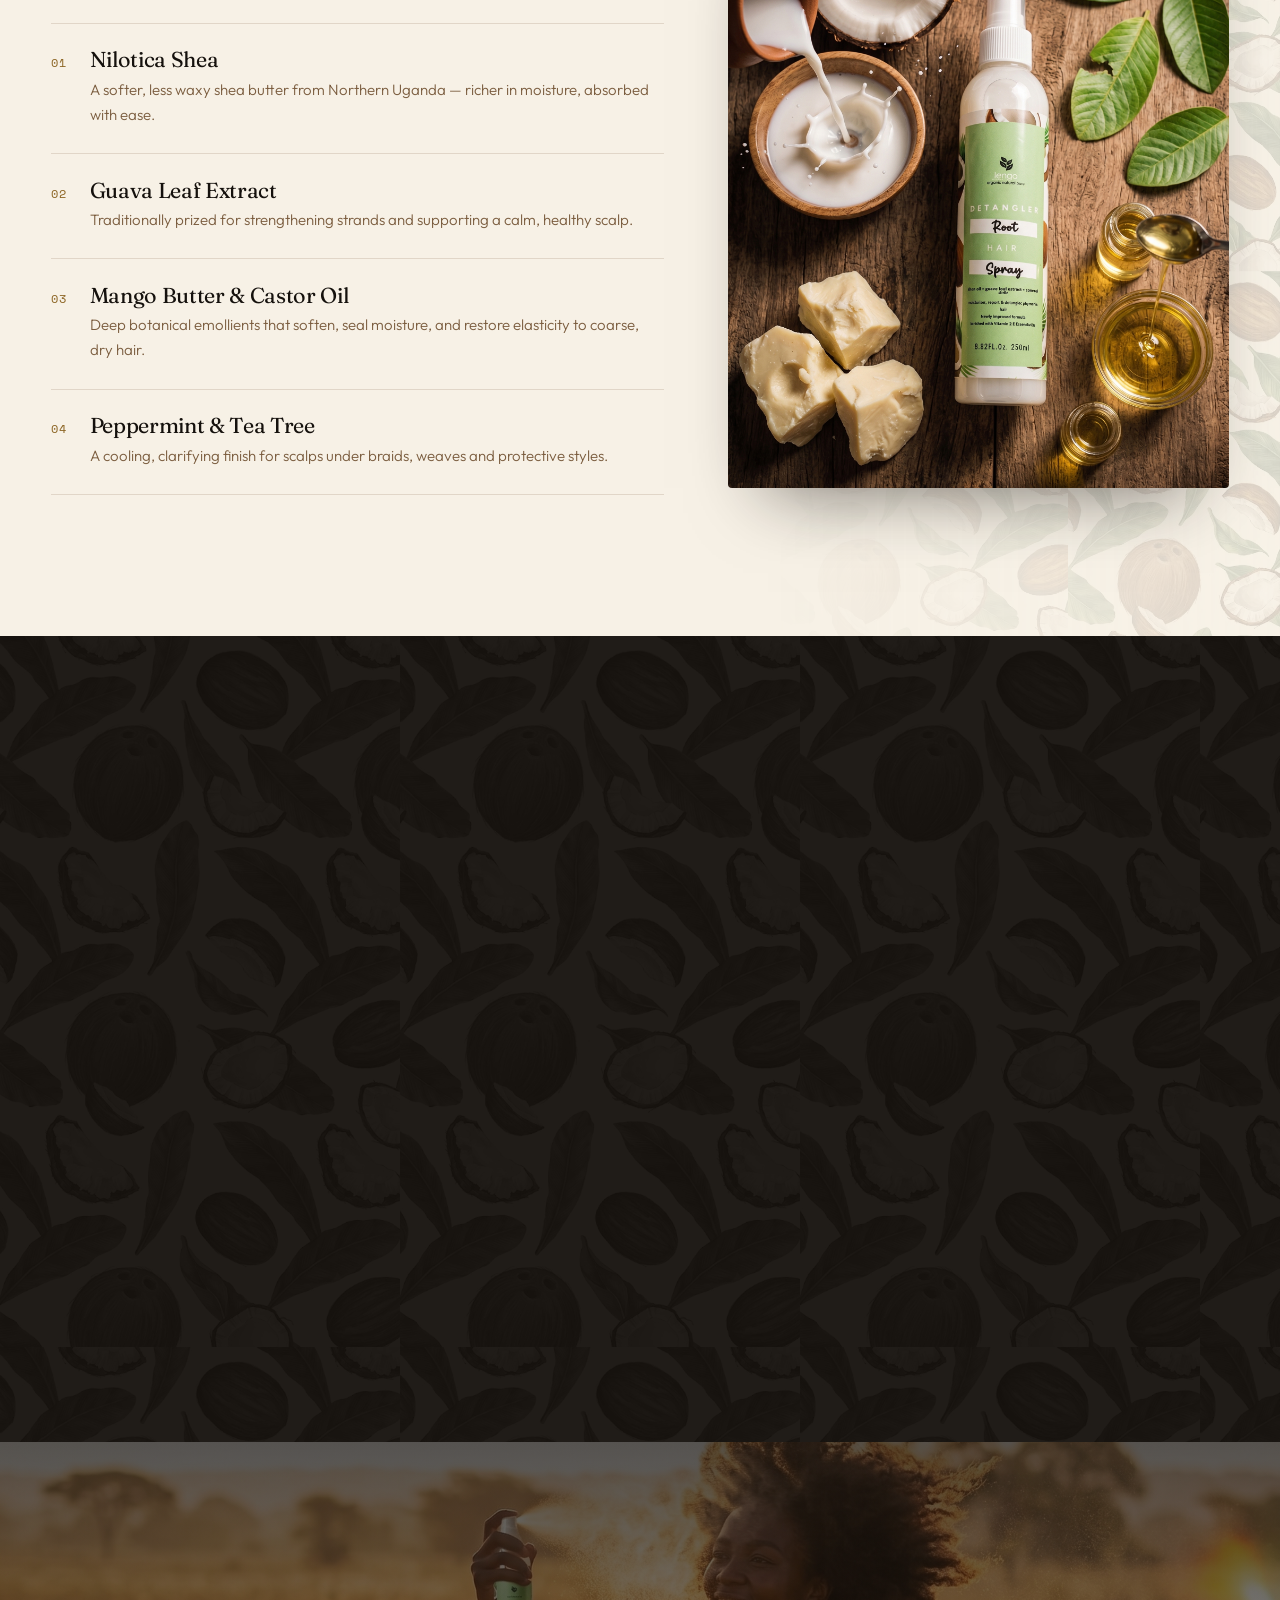
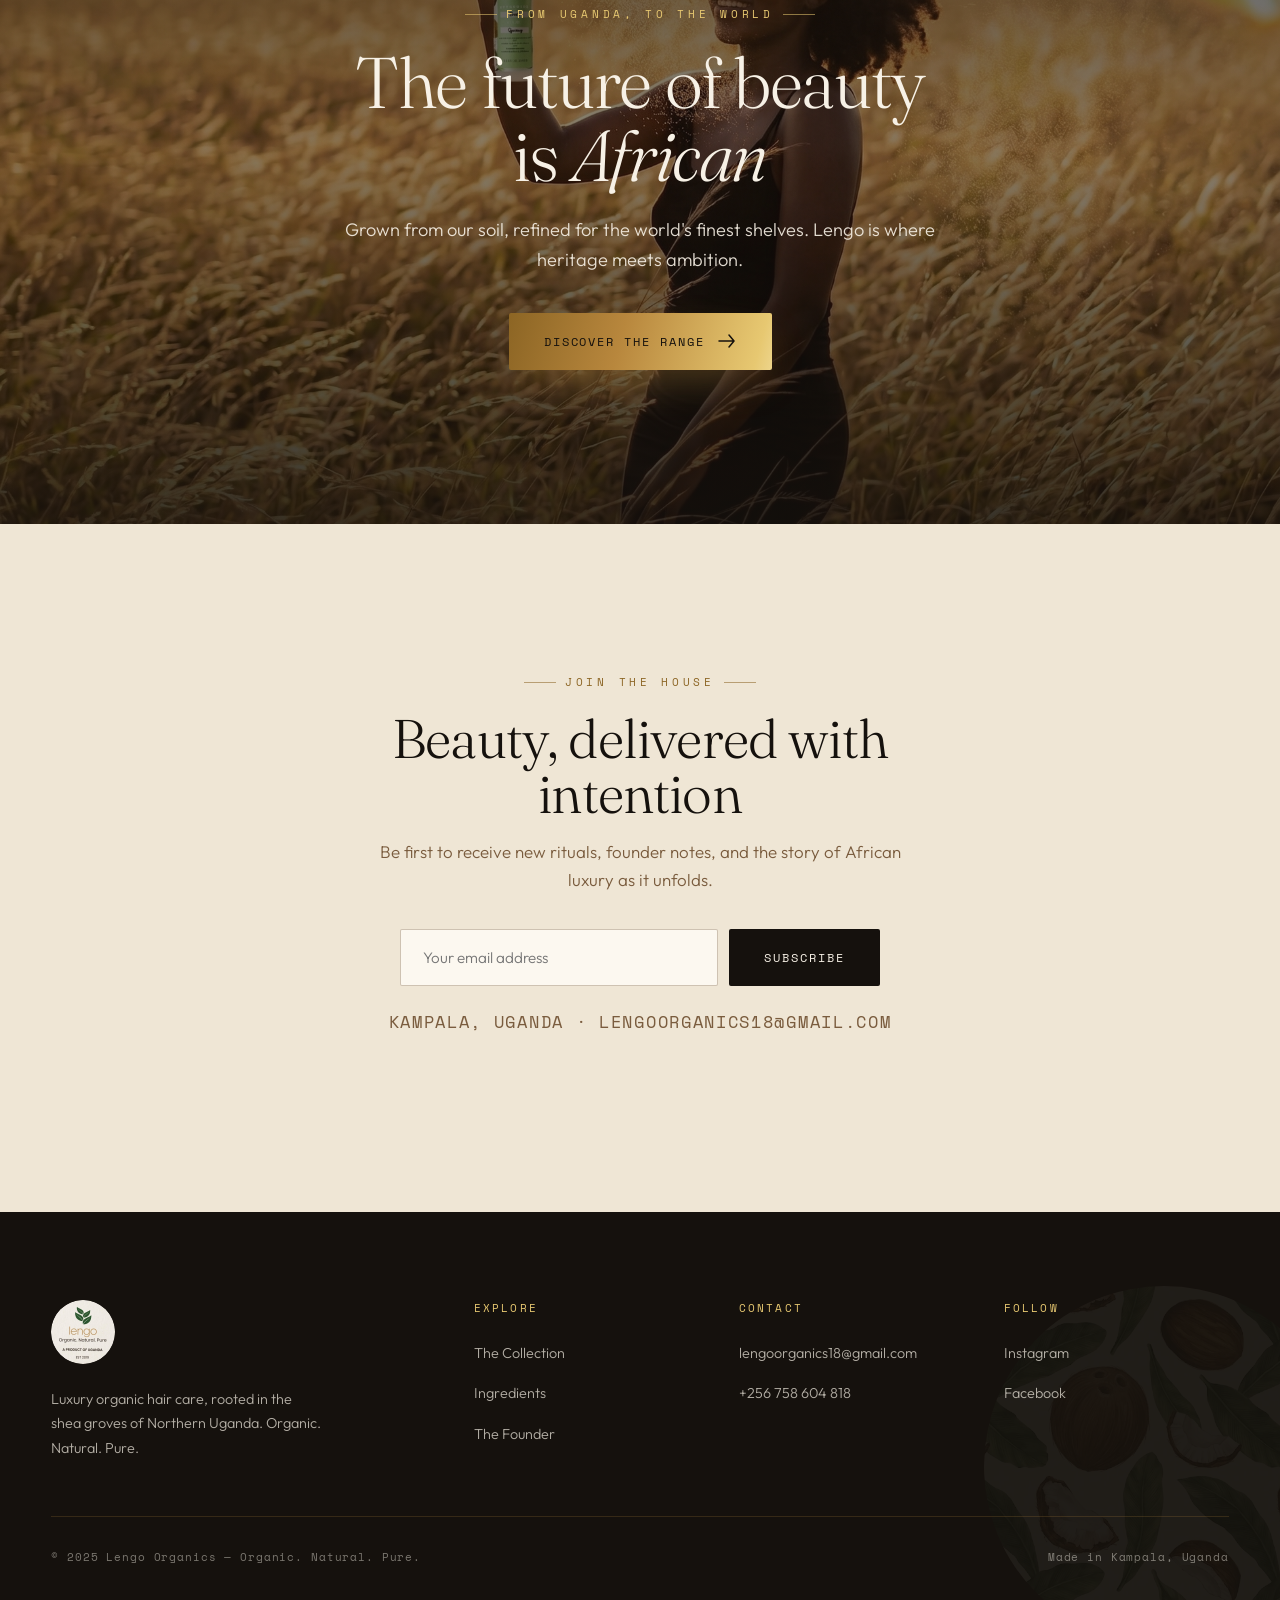
==== commit fbe4b7ae: "Add files via upload" ====
--- a/index.html
+++ b/index.html
@@ -508,7 +508,7 @@
         <div class="card__body">
           <h3>Growth Hair &amp; Scalp Butter</h3>
           <p class="card__desc">Shea and mango butter with guava leaf extract, enriched with Vitamin E and essential oils to restore dry, coarse hair and promote healthy growth.</p>
-          <div class="card__foot"><span class="card__vol">200g</span></div>
+          <div class="card__foot"><span class="card__vol">200g</span><a class="card__link" href="butter.html">View →</a></div>
         </div>
       </article>
 
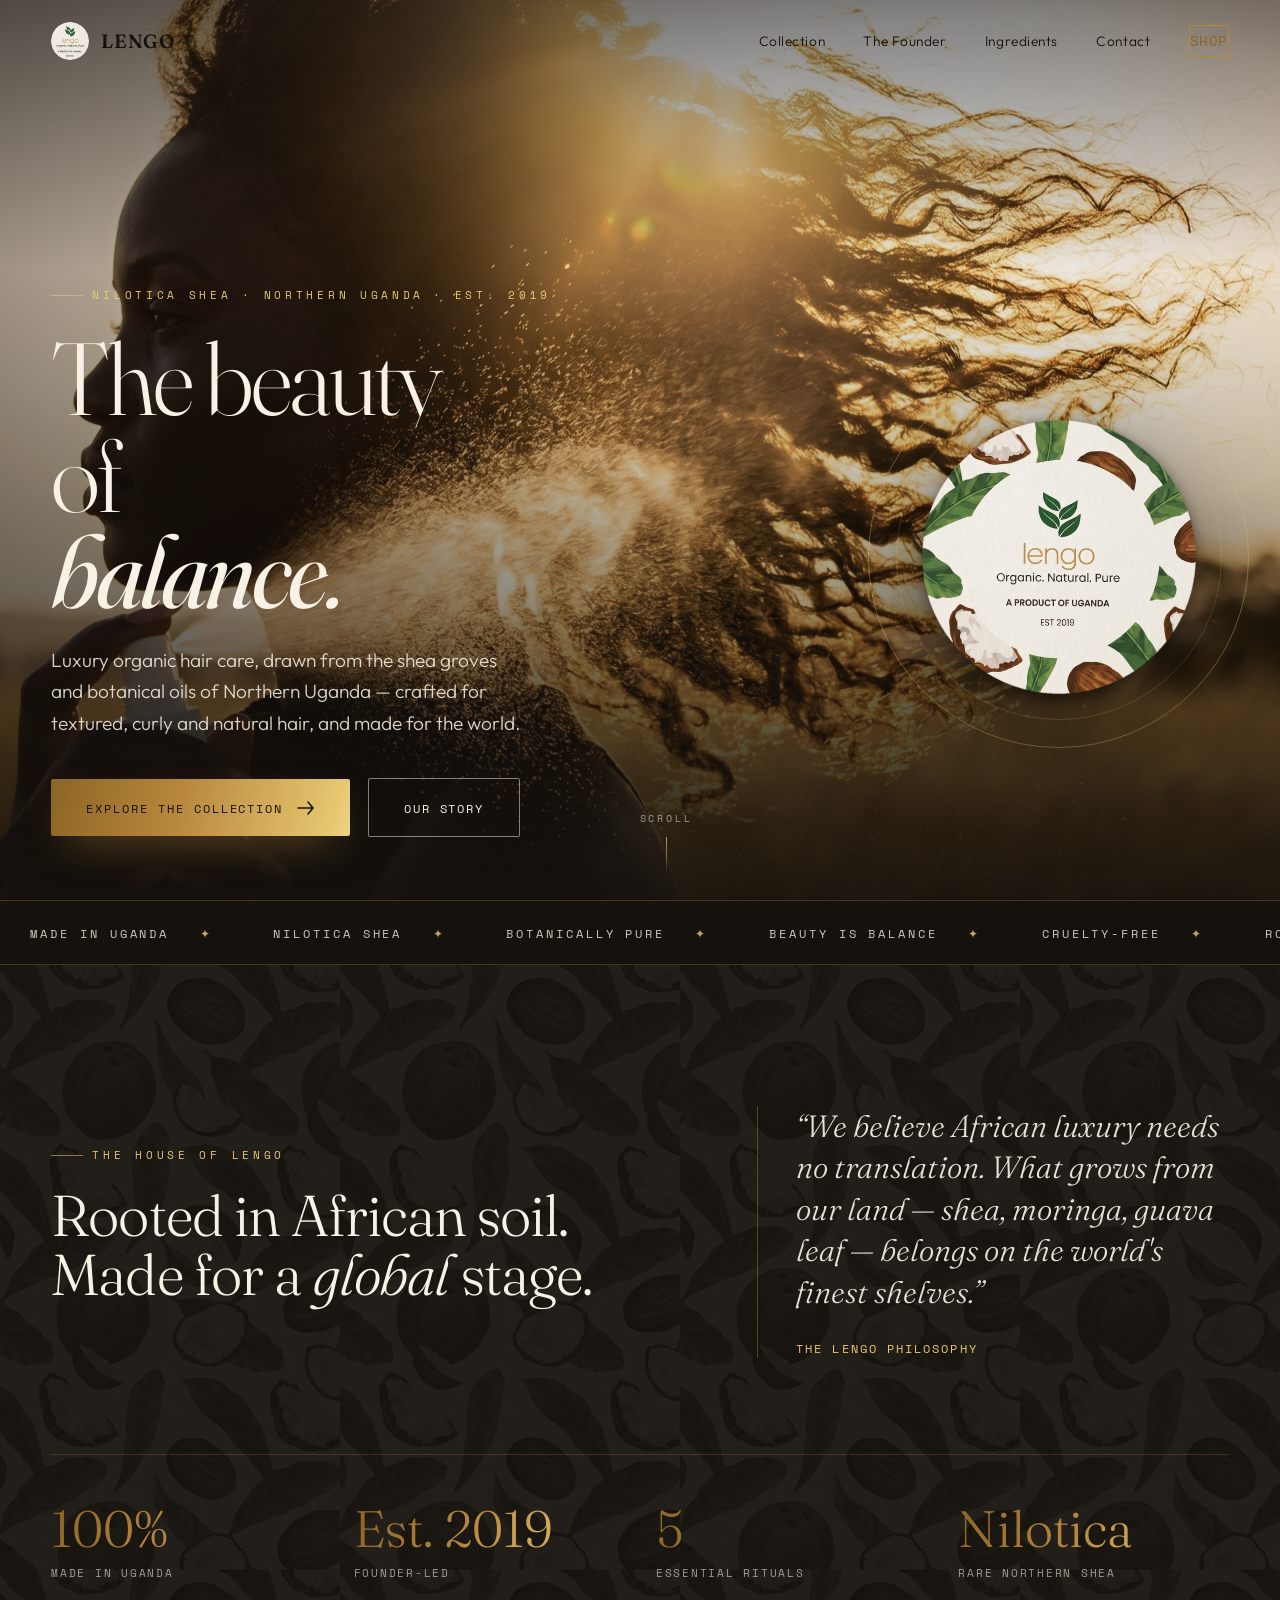
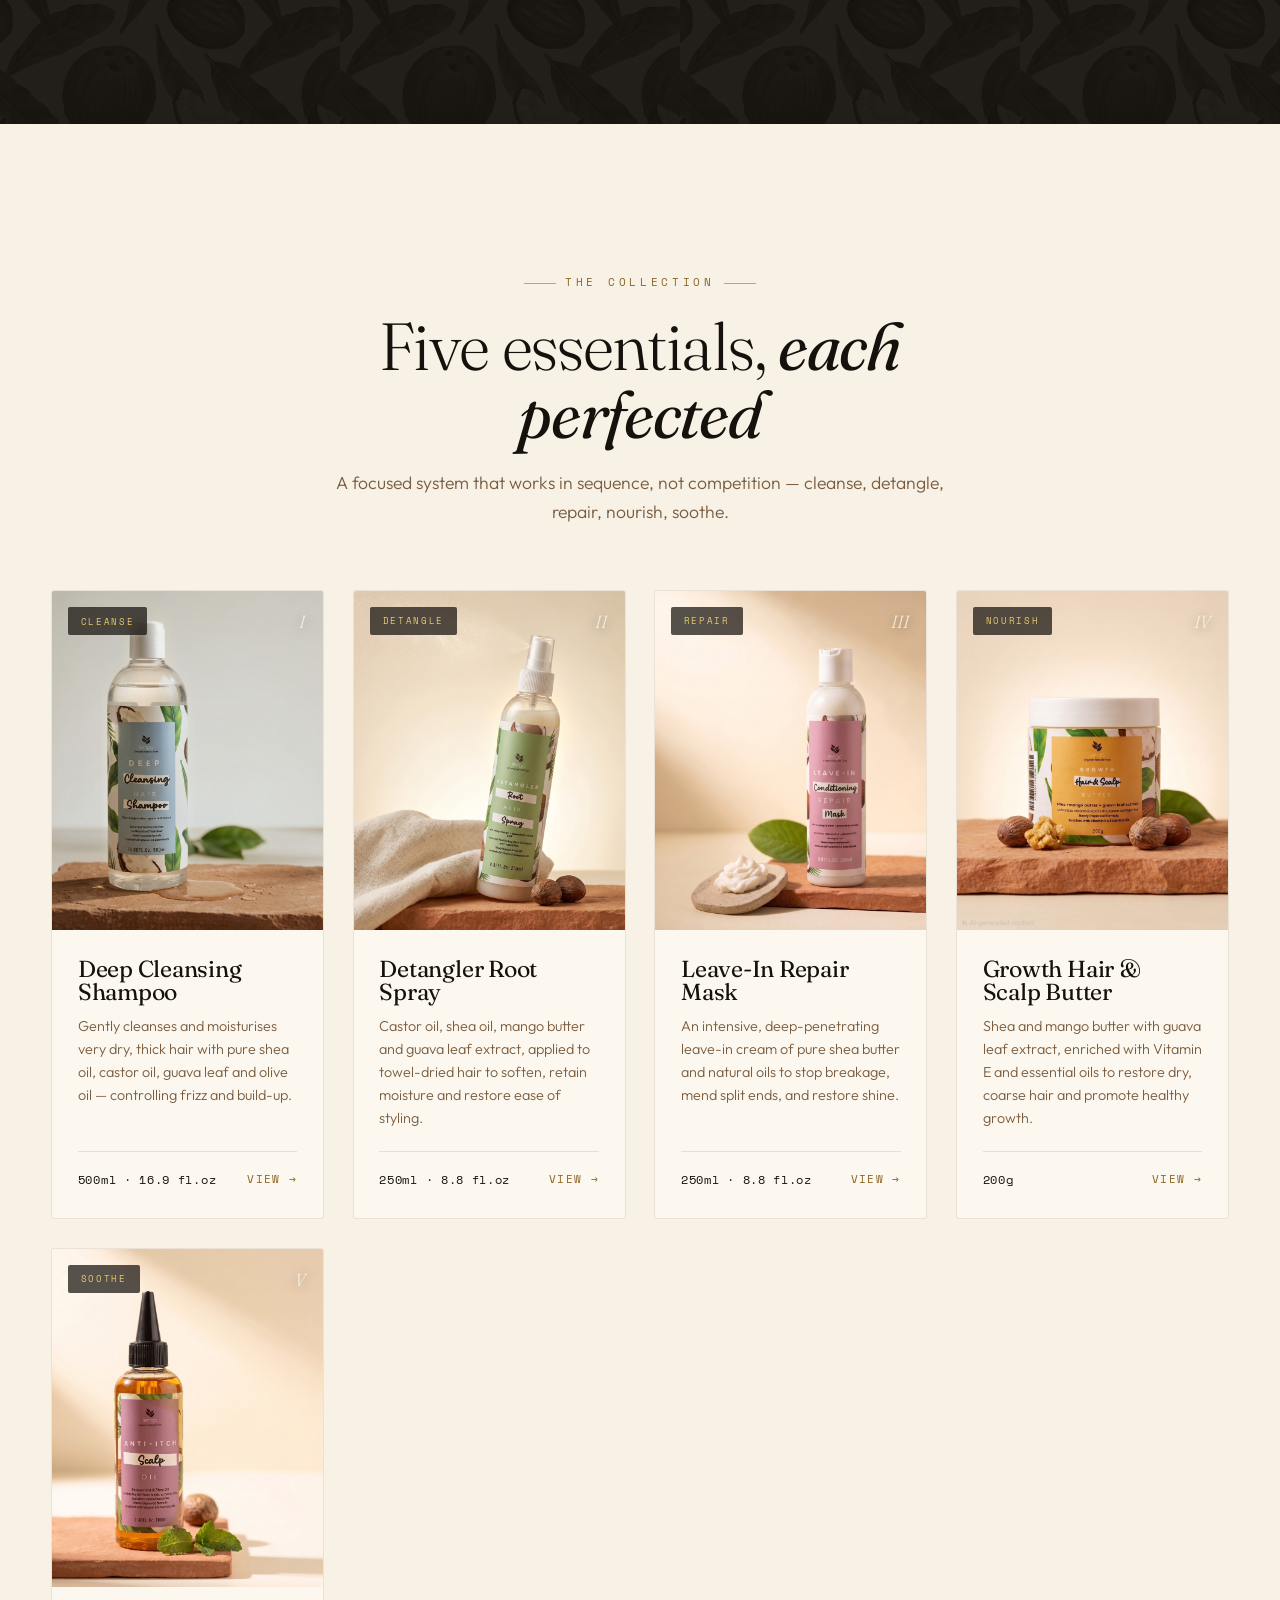
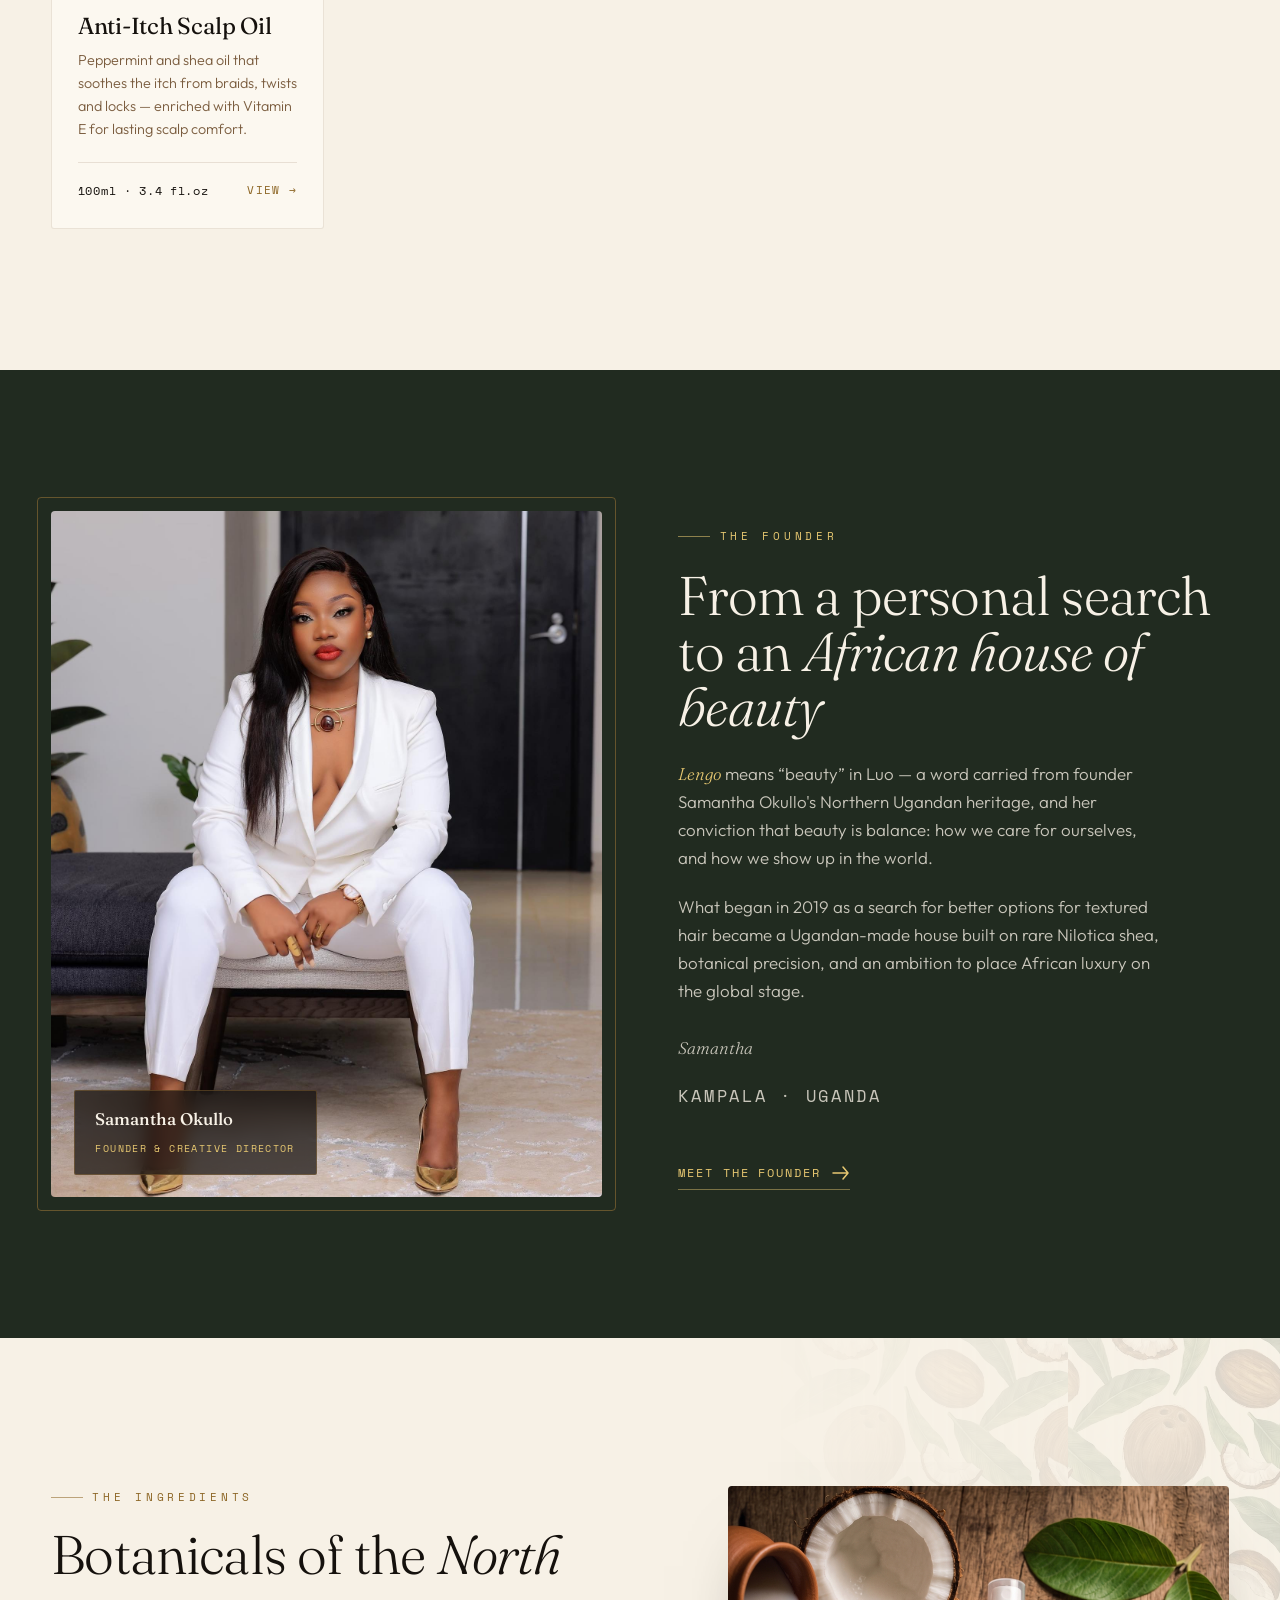
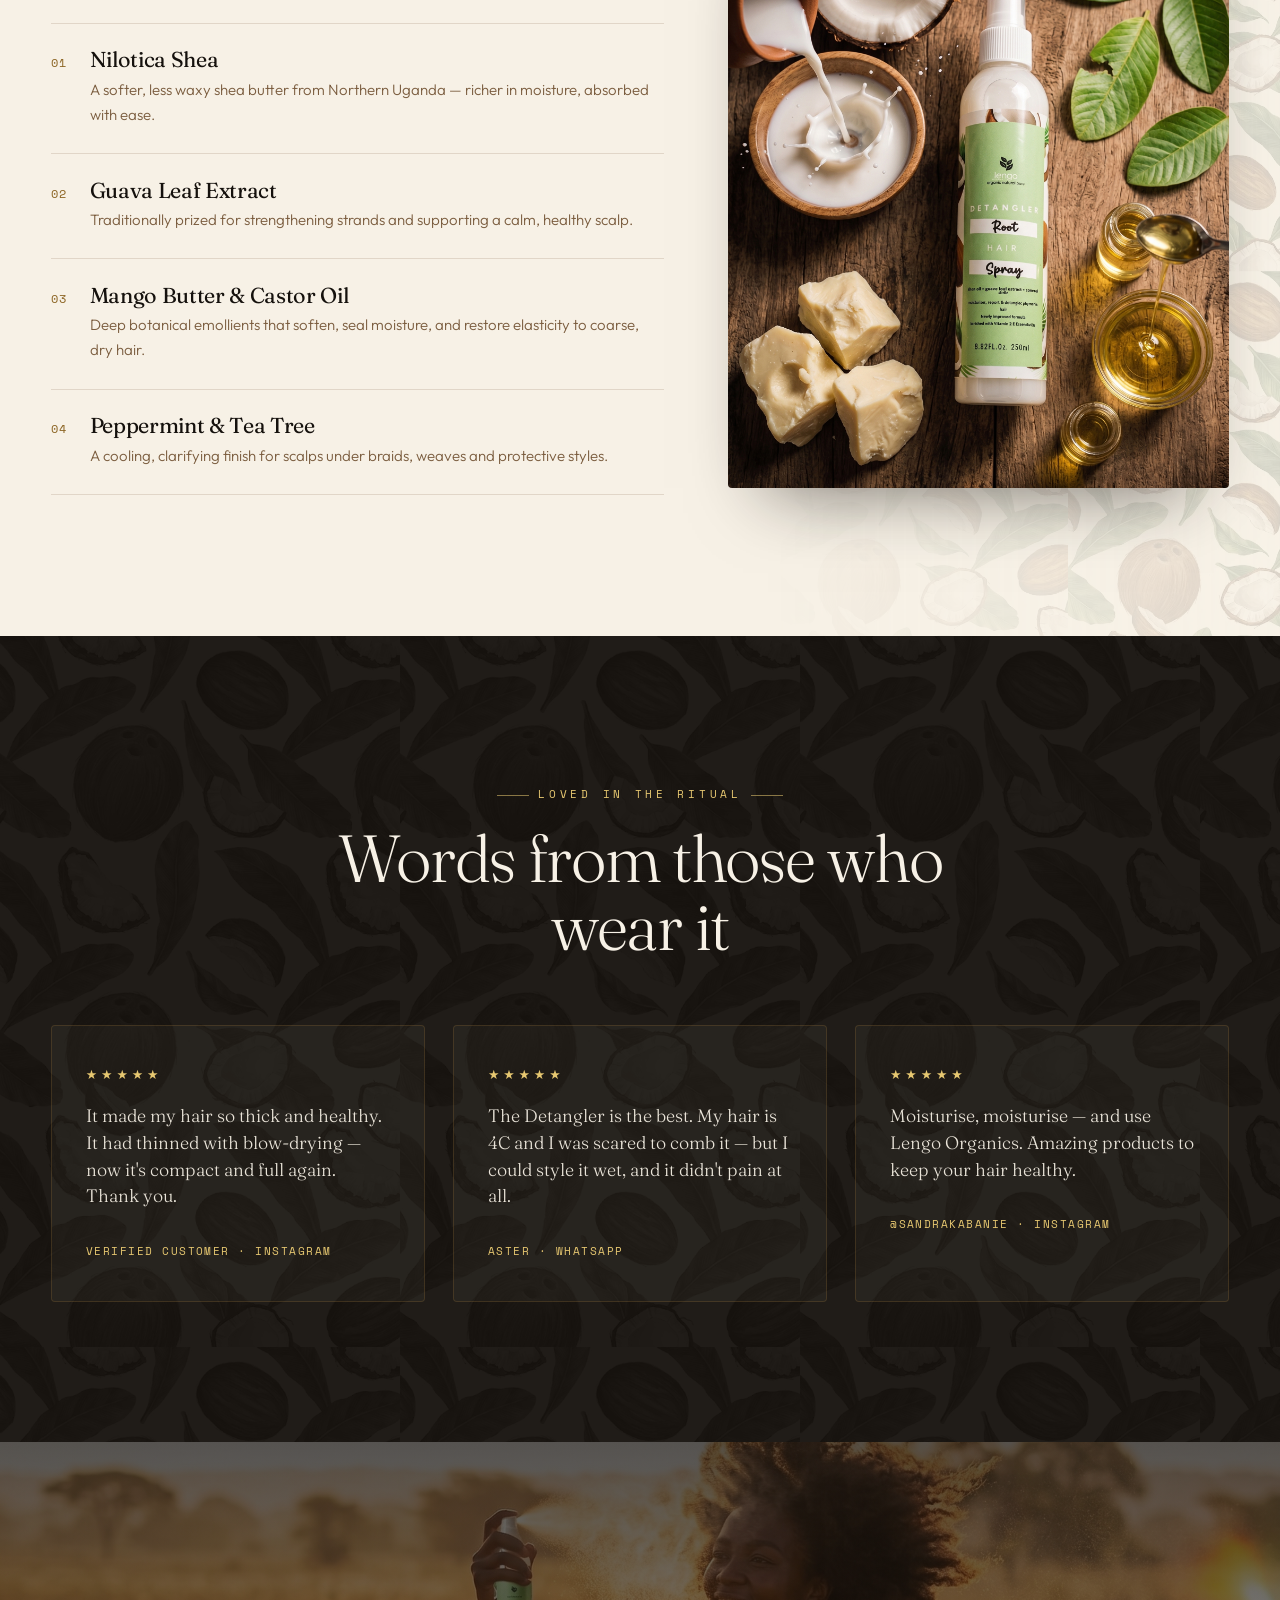
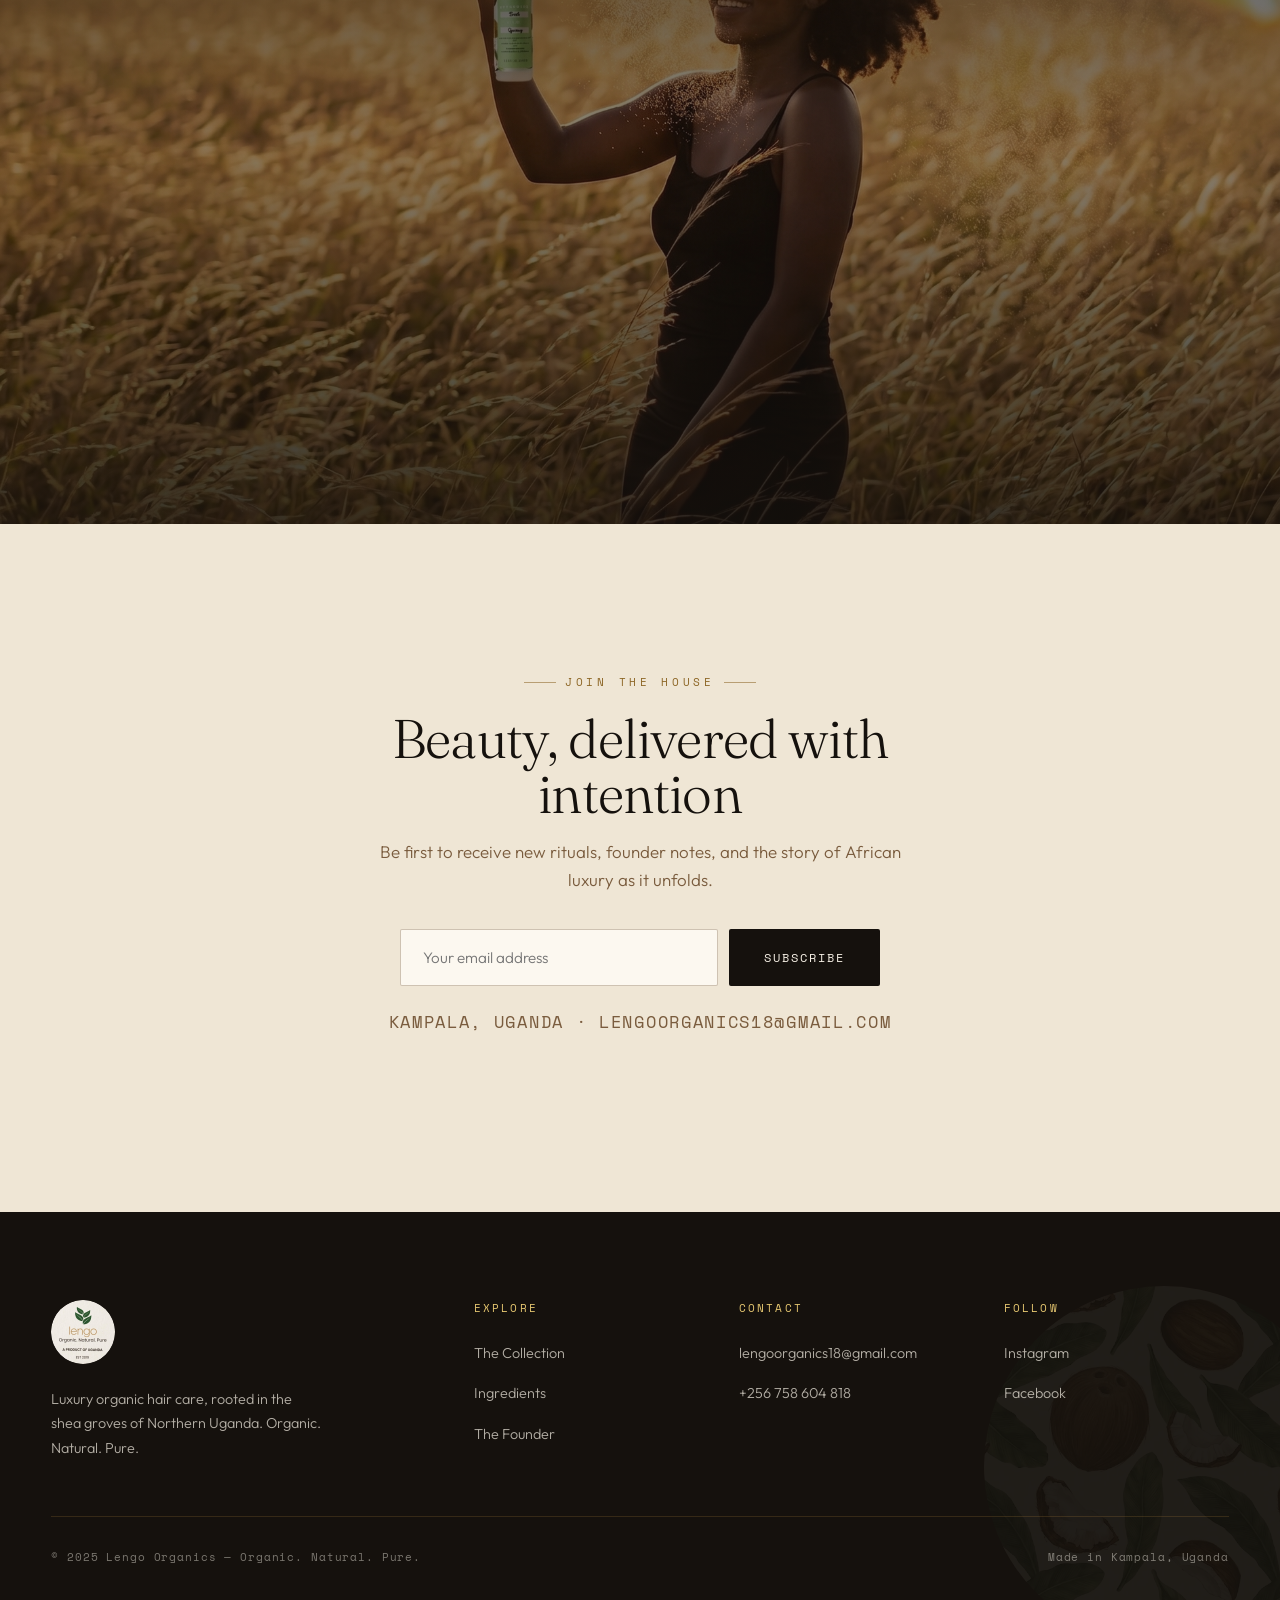
==== commit 1ae29b1c: "Add files via upload" ====
--- a/index.html
+++ b/index.html
@@ -517,7 +517,7 @@
         <div class="card__body">
           <h3>Anti-Itch Scalp Oil</h3>
           <p class="card__desc">Peppermint and shea oil that soothes the itch from braids, twists and locks — enriched with Vitamin E for lasting scalp comfort.</p>
-          <div class="card__foot"><span class="card__vol">100ml · 3.4 fl.oz</span></div>
+          <div class="card__foot"><span class="card__vol">100ml · 3.4 fl.oz</span><a class="card__link" href="oil.html">View →</a></div>
         </div>
       </article>
 
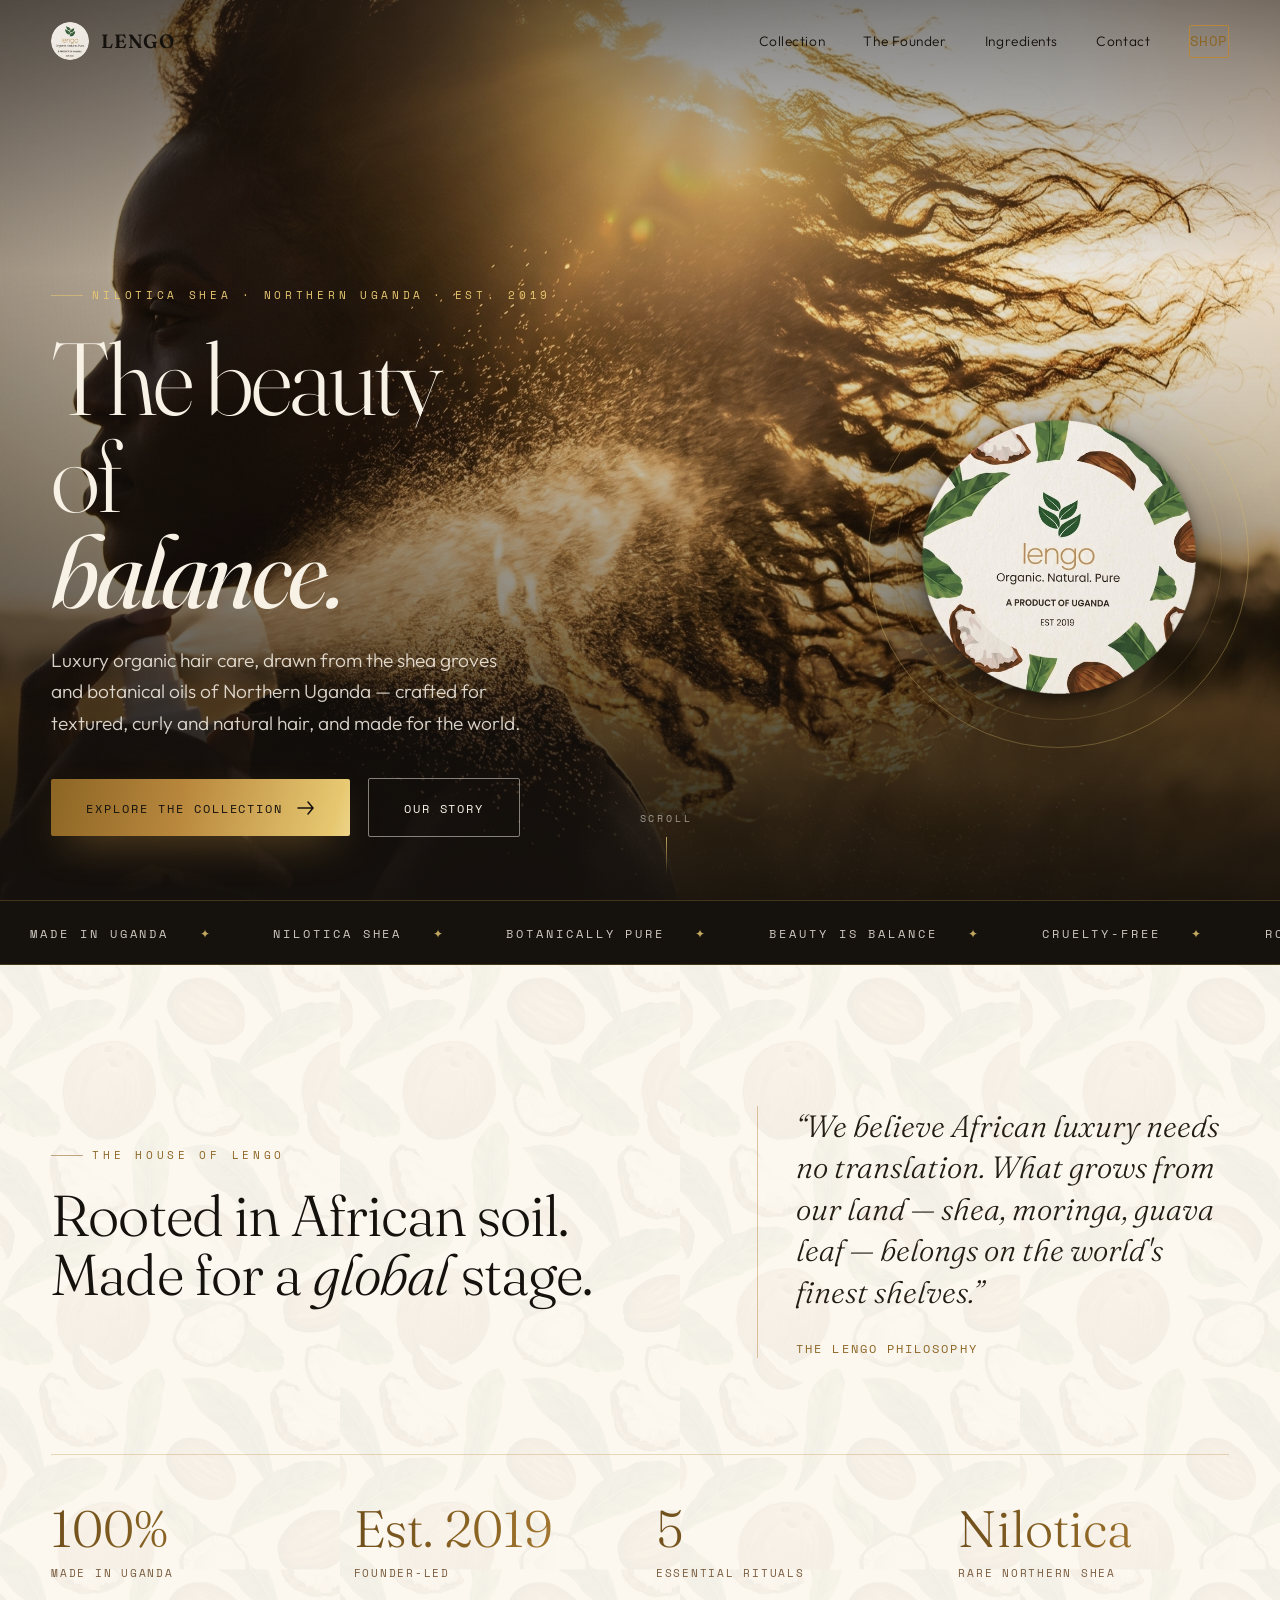
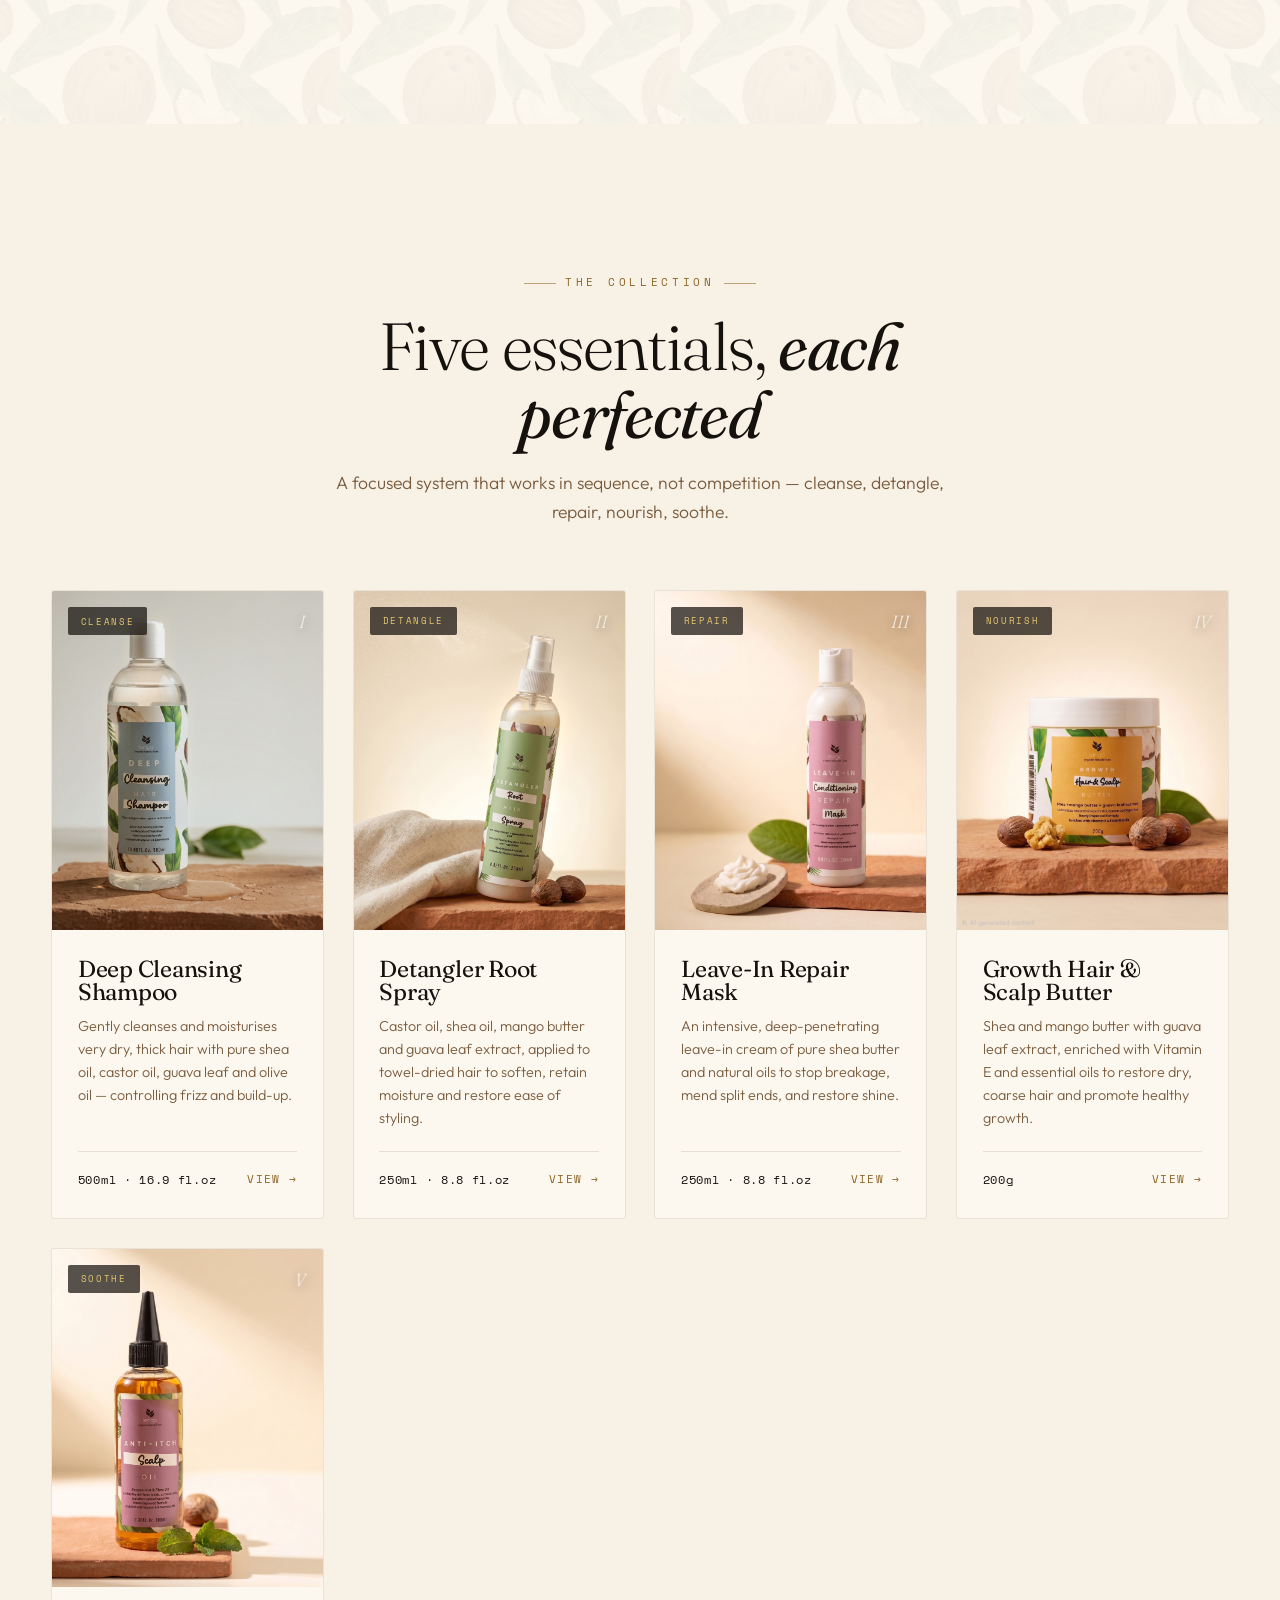
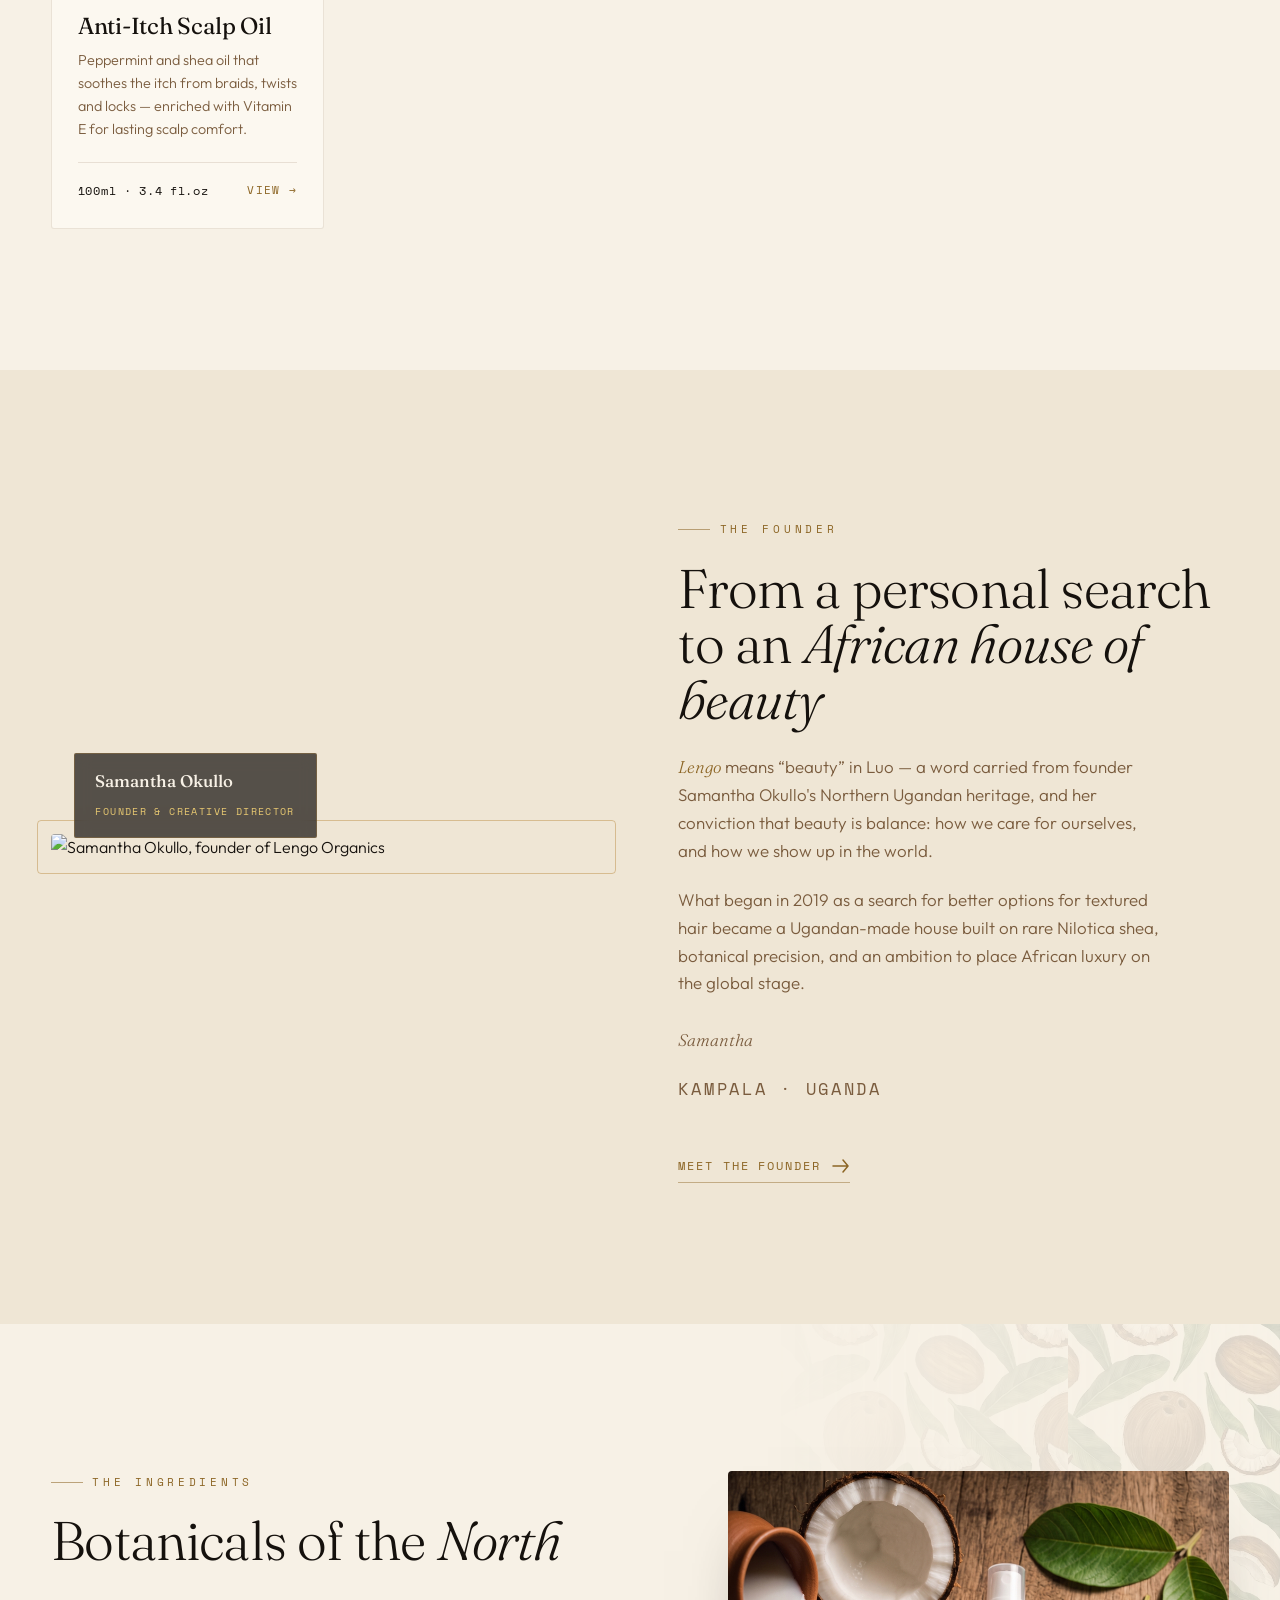
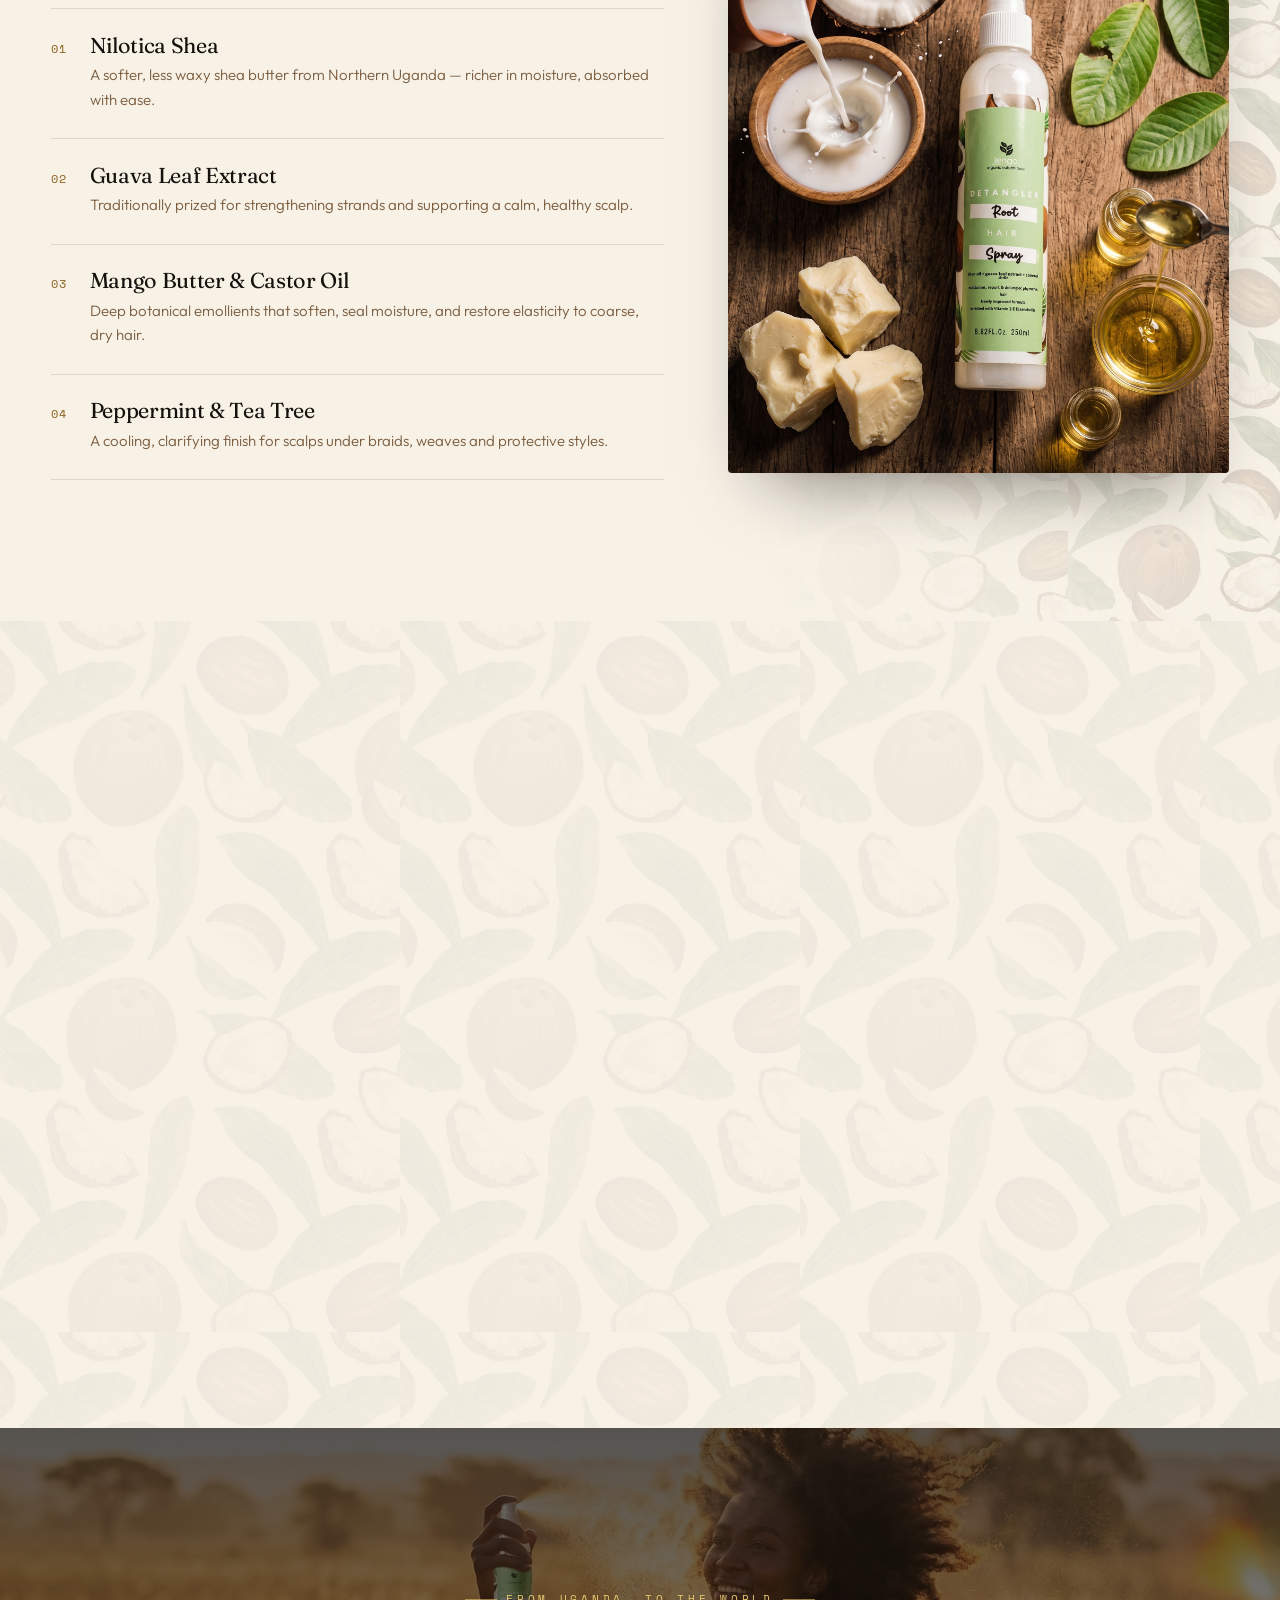
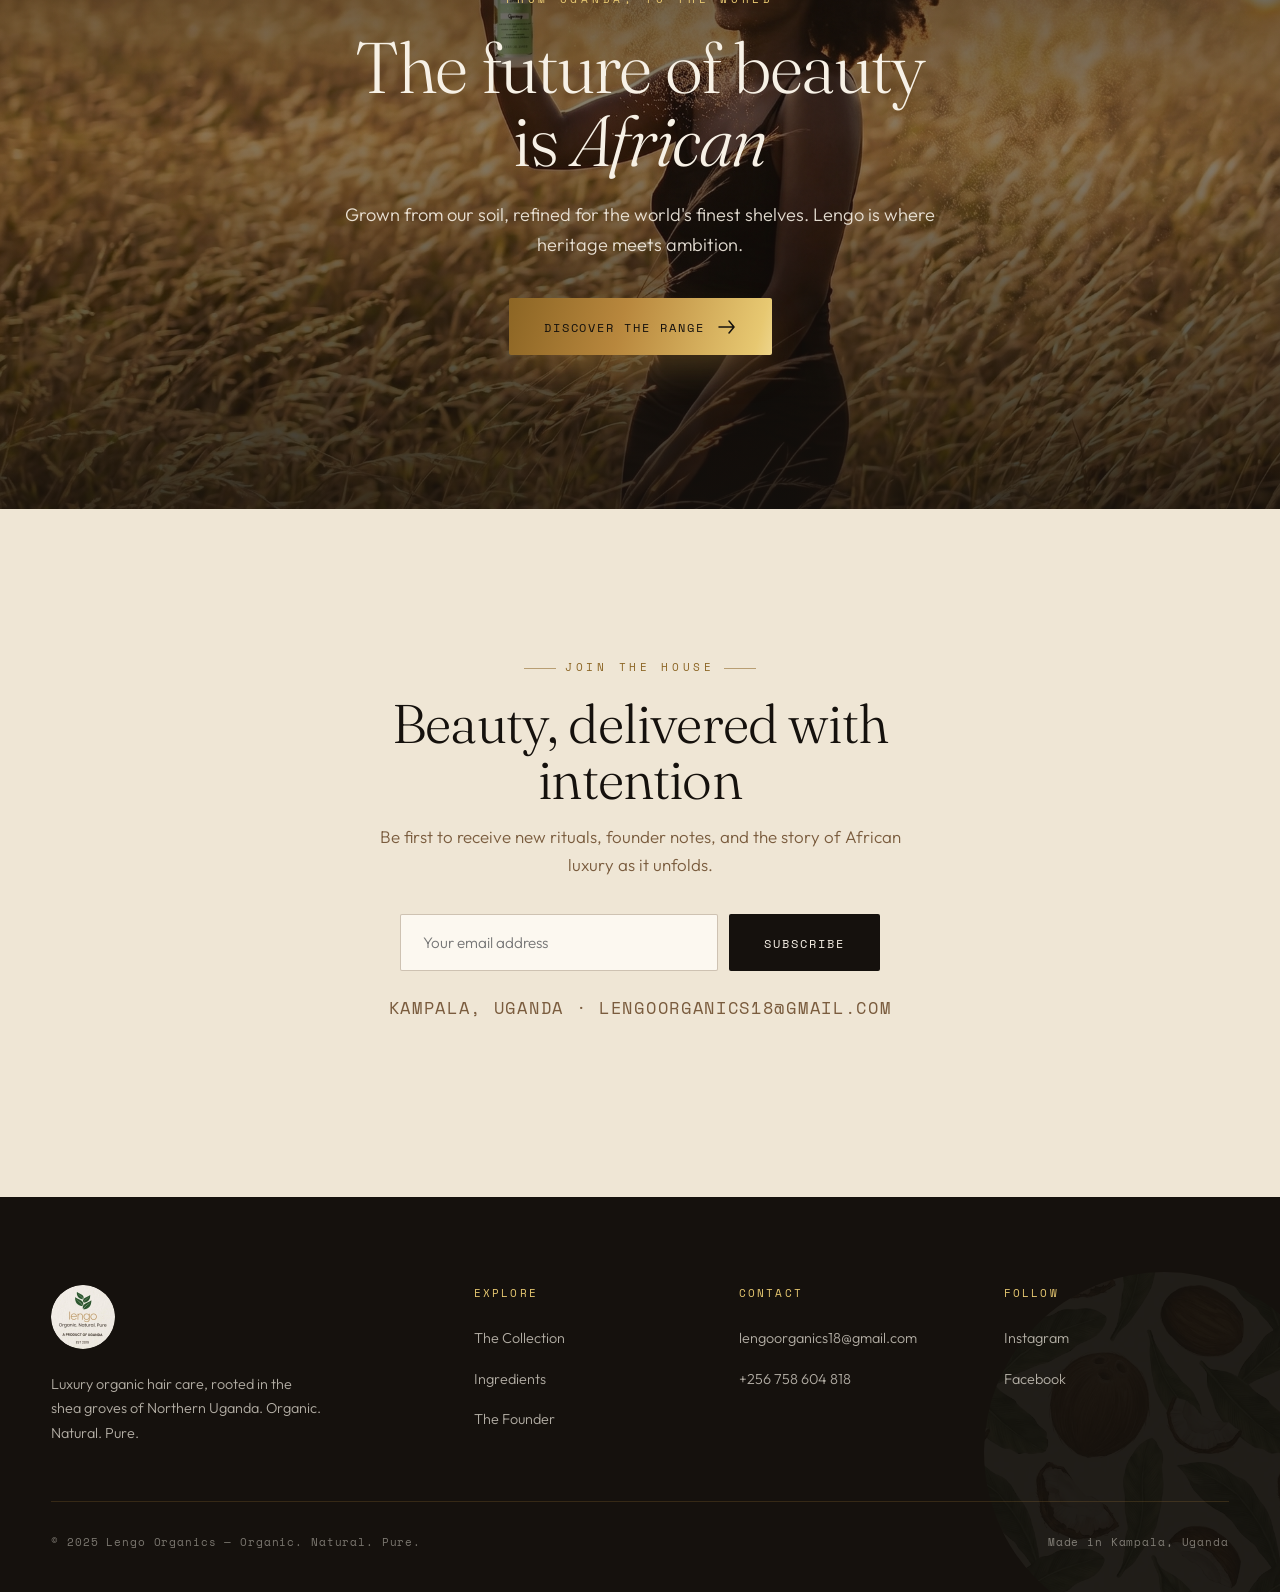
==== commit 02739ac9: "Add files via upload" ====
--- a/index.html
+++ b/index.html
@@ -218,22 +218,24 @@
 .section__head p{color:var(--nutmeg);font-size:1.1rem;font-weight:300;max-width:38rem}
 .section__head--center p{margin-left:auto;margin-right:auto}
 
-/* ============ ETHOS — roots & future, botanical ============ */
-.ethos{background:var(--ink);color:var(--ivory);overflow:hidden;position:relative}
+/* ============ ETHOS — roots & future, botanical (light) ============ */
+.ethos{background:var(--paper);color:var(--ink);overflow:hidden;position:relative}
 .ethos__pattern{position:absolute;inset:0;z-index:0;
   background:url('assets/botanical-pattern.webp');background-size:340px;
-  opacity:.06;mix-blend-mode:luminosity}
+  opacity:.05;mix-blend-mode:multiply}
 .ethos__inner{position:relative;z-index:2;display:grid;grid-template-columns:repeat(12,1fr);gap:2rem;align-items:center}
 .ethos__lead{grid-column:1/7}
-.ethos__lead .eyebrow{color:var(--gold-lite)}
-.ethos__lead h2{font-size:clamp(2.2rem,4.6vw,3.6rem);font-weight:300;margin:1.4rem 0;color:var(--ivory)}
+.ethos__lead .eyebrow{color:var(--gold-deep)}
+.ethos__lead h2{font-size:clamp(2.2rem,4.6vw,3.6rem);font-weight:300;margin:1.4rem 0;color:var(--ink)}
 .ethos__lead h2 em{font-style:italic}
-.ethos__quote{grid-column:8/13;border-left:1px solid rgba(184,135,61,.4);padding-left:2.4rem}
-.ethos__quote p{font-family:var(--display);font-size:clamp(1.4rem,2.4vw,2rem);font-weight:300;font-style:italic;line-height:1.35;color:rgba(247,241,230,.92)}
-.ethos__quote cite{display:block;margin-top:1.6rem;font-family:var(--mono);font-size:.72rem;letter-spacing:.18em;text-transform:uppercase;color:var(--gold-lite);font-style:normal}
-.ethos__stats{grid-column:1/13;display:grid;grid-template-columns:repeat(4,1fr);gap:2rem;margin-top:4rem;padding-top:3rem;border-top:1px solid rgba(184,135,61,.24)}
+.ethos__quote{grid-column:8/13;border-left:1px solid rgba(184,135,61,.45);padding-left:2.4rem}
+.ethos__quote p{font-family:var(--display);font-size:clamp(1.4rem,2.4vw,2rem);font-weight:300;font-style:italic;line-height:1.35;color:var(--ink-soft)}
+.ethos__quote cite{display:block;margin-top:1.6rem;font-family:var(--mono);font-size:.72rem;letter-spacing:.18em;text-transform:uppercase;color:var(--gold-deep);font-style:normal}
+.ethos__stats{grid-column:1/13;display:grid;grid-template-columns:repeat(4,1fr);gap:2rem;margin-top:4rem;padding-top:3rem;border-top:1px solid rgba(184,135,61,.3)}
 .stat__n{font-family:var(--display);font-size:clamp(2.4rem,4vw,3.4rem);font-weight:300;line-height:1}
-.stat__l{font-family:var(--mono);font-size:.68rem;letter-spacing:.16em;text-transform:uppercase;color:rgba(247,241,230,.6);margin-top:.7rem}
+.stat__l{font-family:var(--mono);font-size:.68rem;letter-spacing:.16em;text-transform:uppercase;color:var(--nutmeg);margin-top:.7rem}
+/* foil reads richer on the light ethos background */
+.ethos .stat__n.foil{background:linear-gradient(105deg,#6E4E1B 0%,#8C6524 24%,#B8873D 50%,#C79A4B 60%,#8C6524 80%,#6E4E1B 100%);background-size:200% auto;-webkit-background-clip:text;background-clip:text}
 
 /* ============ COLLECTION ============ */
 .collection{background:var(--ivory)}
@@ -260,28 +262,28 @@
 .card__link{font-family:var(--mono);font-size:.7rem;letter-spacing:.12em;text-transform:uppercase;color:var(--gold-deep);display:inline-flex;align-items:center;gap:.5rem;transition:gap .35s}
 .card__link:hover{gap:.85rem}
 
-/* ============ FOUNDER — editorial ============ */
-.founder{background:var(--forest-deep);color:var(--ivory);overflow:hidden;position:relative}
+/* ============ FOUNDER — editorial (light) ============ */
+.founder{background:var(--ivory-deep);color:var(--ink);overflow:hidden;position:relative}
 .founder__grid{display:grid;grid-template-columns:1fr 1fr;gap:clamp(2rem,6vw,5.5rem);align-items:center}
 .founder__visual{position:relative}
 .founder__visual img{width:100%;border-radius:4px;filter:saturate(1.02)}
 .founder__visual::before{content:"";position:absolute;inset:-14px;border:1px solid rgba(184,135,61,.45);border-radius:4px;z-index:1;pointer-events:none}
 .founder__tag{position:absolute;bottom:1.4rem;left:1.4rem;z-index:2;background:rgba(21,17,13,.7);backdrop-filter:blur(8px);
-  padding:.9rem 1.3rem;border-radius:2px;border:1px solid rgba(184,135,61,.3)}
+  padding:.9rem 1.3rem;border-radius:2px;border:1px solid rgba(184,135,61,.3);color:var(--ivory)}
 .founder__tag b{display:block;font-family:var(--display);font-size:1.05rem;font-weight:500}
 .founder__tag span{font-family:var(--mono);font-size:.62rem;letter-spacing:.14em;text-transform:uppercase;color:var(--gold-lite)}
-.founder__body .eyebrow{color:var(--gold-lite)}
+.founder__body .eyebrow{color:var(--gold-deep)}
 .founder__body h2{font-size:clamp(2.1rem,4.4vw,3.4rem);font-weight:300;margin:1.4rem 0 1.6rem}
 .founder__body h2 em{font-style:italic}
-.founder__body p{color:rgba(247,241,230,.78);font-size:1.06rem;font-weight:300;margin-bottom:1.3rem;max-width:44ch}
-.founder__body .luo{font-family:var(--display);font-style:italic;color:var(--gold-lite)}
-.founder__sign{font-family:var(--display);font-style:italic;font-size:1.6rem;margin:1.8rem 0 .3rem;color:var(--ivory)}
-.founder__role{font-family:var(--mono);font-size:.68rem;letter-spacing:.16em;text-transform:uppercase;color:rgba(247,241,230,.55)}
+.founder__body p{color:var(--nutmeg);font-size:1.06rem;font-weight:300;margin-bottom:1.3rem;max-width:44ch}
+.founder__body .luo{font-family:var(--display);font-style:italic;color:var(--gold-deep)}
+.founder__sign{font-family:var(--display);font-style:italic;font-size:1.6rem;margin:1.8rem 0 .3rem;color:var(--ink)}
+.founder__role{font-family:var(--mono);font-size:.68rem;letter-spacing:.16em;text-transform:uppercase;color:var(--nutmeg)}
 .founder__link{display:inline-flex;align-items:center;gap:.7rem;margin-top:2rem;
-  font-family:var(--mono);font-size:.74rem;letter-spacing:.16em;text-transform:uppercase;color:var(--gold-lite);
-  border-bottom:1px solid rgba(231,200,113,.45);padding-bottom:.4rem;transition:gap .4s var(--ease),border-color .4s}
+  font-family:var(--mono);font-size:.74rem;letter-spacing:.16em;text-transform:uppercase;color:var(--gold-deep);
+  border-bottom:1px solid rgba(140,101,36,.45);padding-bottom:.4rem;transition:gap .4s var(--ease),border-color .4s}
 .founder__link svg{transition:transform .4s var(--ease)}
-.founder__link:hover{gap:1.1rem;border-color:var(--gold-lite)}
+.founder__link:hover{gap:1.1rem;border-color:var(--gold-deep)}
 .founder__link:hover svg{transform:translateX(5px)}
 
 /* ============ INGREDIENT / RITUAL SPLIT ============ */
@@ -298,19 +300,20 @@
 .ritual__item p{font-size:.94rem;color:var(--nutmeg);font-weight:300}
 .ritual__visual img{width:100%;border-radius:4px;box-shadow:0 40px 70px -40px rgba(21,17,13,.6)}
 
-/* ============ TESTIMONIALS ============ */
-.love{background:var(--ink);color:var(--ivory);overflow:hidden;position:relative}
-.love__pattern{position:absolute;inset:0;z-index:0;background:url('assets/botanical-pattern.webp');background-size:400px;opacity:.05;mix-blend-mode:luminosity}
+/* ============ TESTIMONIALS (light) ============ */
+.love{background:var(--ivory);color:var(--ink);overflow:hidden;position:relative}
+.love__pattern{position:absolute;inset:0;z-index:0;background:url('assets/botanical-pattern.webp');background-size:400px;opacity:.045;mix-blend-mode:multiply}
 .love .section__head{position:relative;z-index:2}
-.love .eyebrow{color:var(--gold-lite)}
-.love .section__head h2{color:var(--ivory)}
+.love .eyebrow{color:var(--gold-deep)}
+.love .section__head h2{color:var(--ink)}
 .quotes{position:relative;z-index:2;display:grid;grid-template-columns:repeat(auto-fit,minmax(300px,1fr));gap:1.8rem}
-.quote{background:rgba(247,241,230,.035);border:1px solid rgba(184,135,61,.2);border-radius:4px;padding:2.4rem 2.1rem;
-  transition:transform .6s var(--ease),border-color .6s,background .6s}
-.quote:hover{transform:translateY(-8px);border-color:rgba(184,135,61,.5);background:rgba(247,241,230,.06)}
-.quote__stars{color:var(--gold-lite);font-size:.8rem;letter-spacing:.3em;margin-bottom:1.1rem}
-.quote p{font-family:var(--display);font-size:1.12rem;font-weight:300;line-height:1.5;margin-bottom:1.6rem;color:rgba(247,241,230,.94)}
-.quote cite{font-family:var(--mono);font-size:.66rem;letter-spacing:.14em;text-transform:uppercase;color:var(--gold-lite);font-style:normal}
+.quote{background:var(--paper);border:1px solid rgba(184,135,61,.28);border-radius:4px;padding:2.4rem 2.1rem;
+  box-shadow:0 20px 50px -38px rgba(21,17,13,.35);
+  transition:transform .6s var(--ease),border-color .6s,box-shadow .6s}
+.quote:hover{transform:translateY(-8px);border-color:rgba(184,135,61,.6);box-shadow:0 30px 60px -36px rgba(21,17,13,.45)}
+.quote__stars{color:var(--gold);font-size:.8rem;letter-spacing:.3em;margin-bottom:1.1rem}
+.quote p{font-family:var(--display);font-size:1.12rem;font-weight:300;line-height:1.5;margin-bottom:1.6rem;color:var(--ink-soft)}
+.quote cite{font-family:var(--mono);font-size:.66rem;letter-spacing:.14em;text-transform:uppercase;color:var(--gold-deep);font-style:normal}
 
 /* ============ GLOBAL AMBITION BAND ============ */
 .world{position:relative;overflow:hidden;color:var(--ivory);text-align:center;
@@ -529,7 +532,7 @@
 <section class="section founder" id="founder">
   <div class="wrap founder__grid">
     <div class="founder__visual reveal">
-      <img src="assets/sam-white-power.jpg" alt="Samantha Okullo, founder of Lengo Organics">
+      <img src="assets/sam-samantha.jpg" alt="Samantha Okullo, founder of Lengo Organics">
       <div class="founder__tag"><b>Samantha Okullo</b><span>Founder &amp; Creative Director</span></div>
     </div>
     <div class="founder__body">
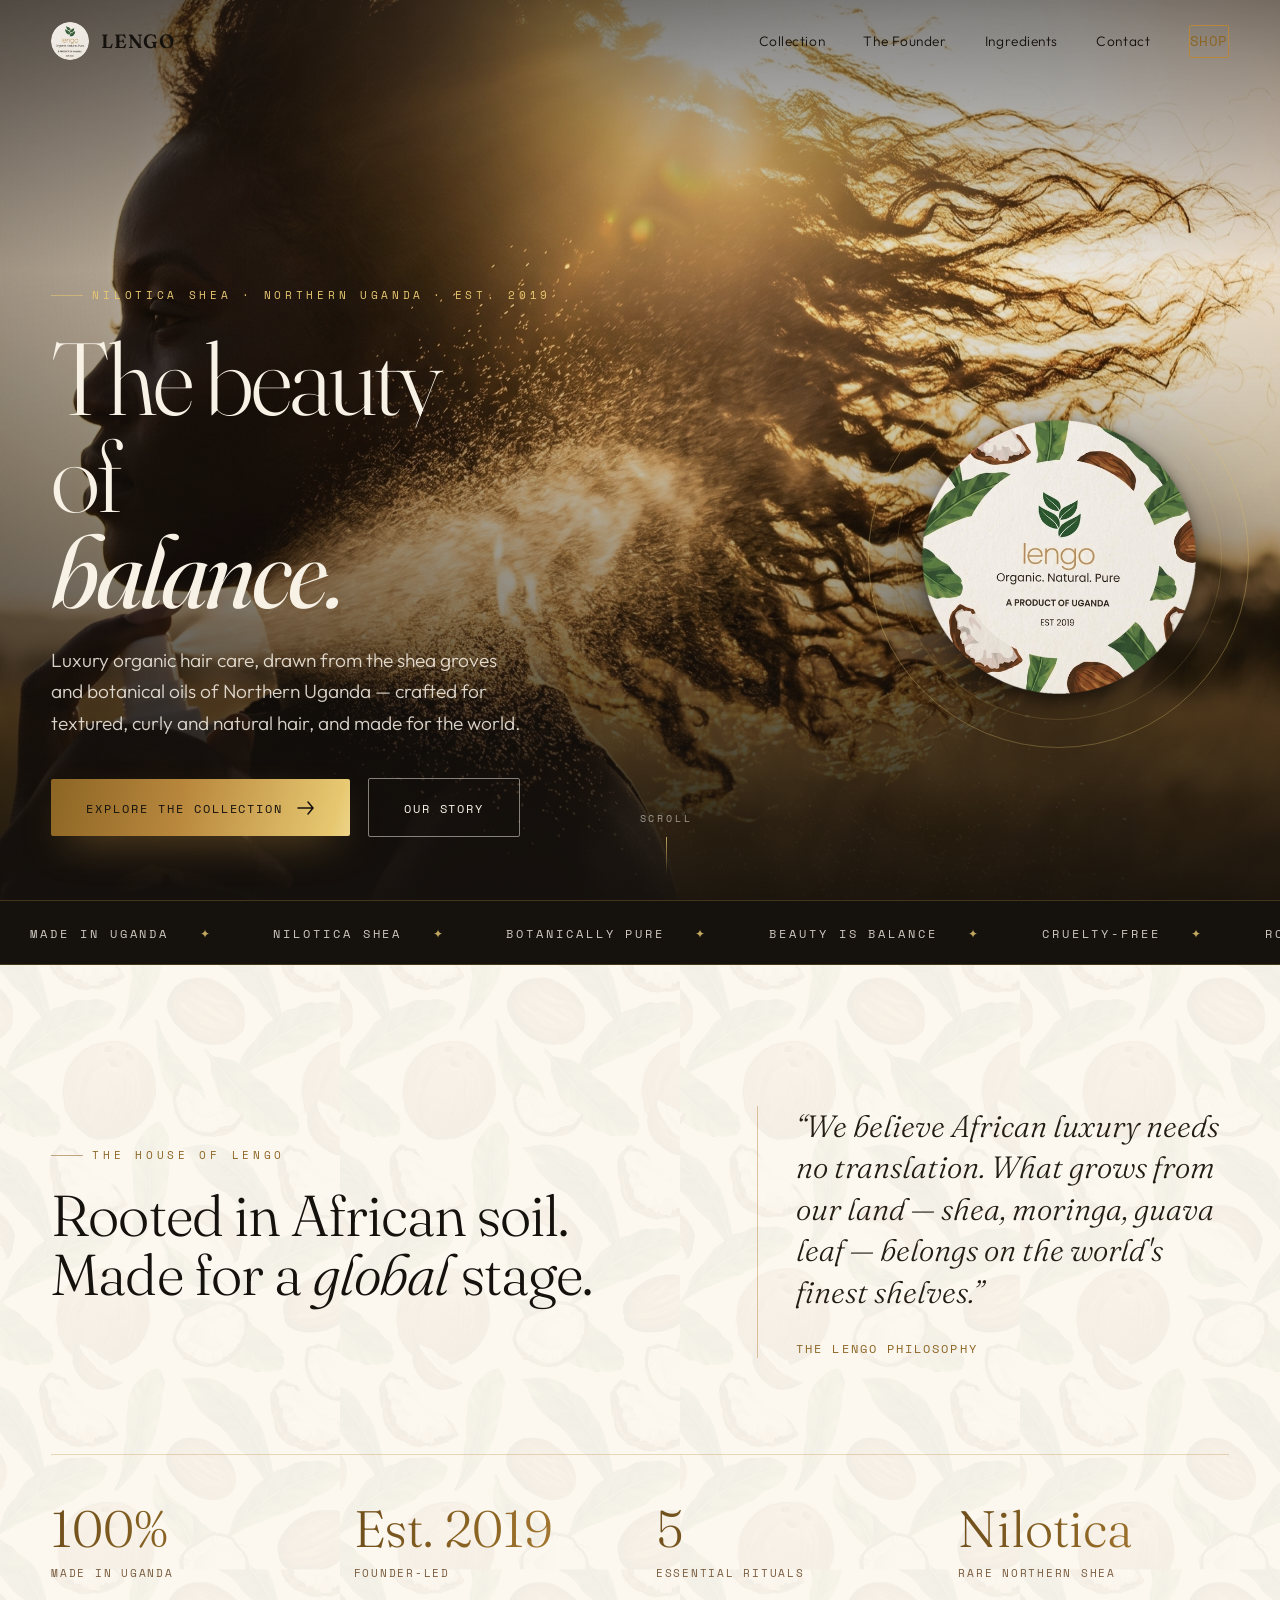
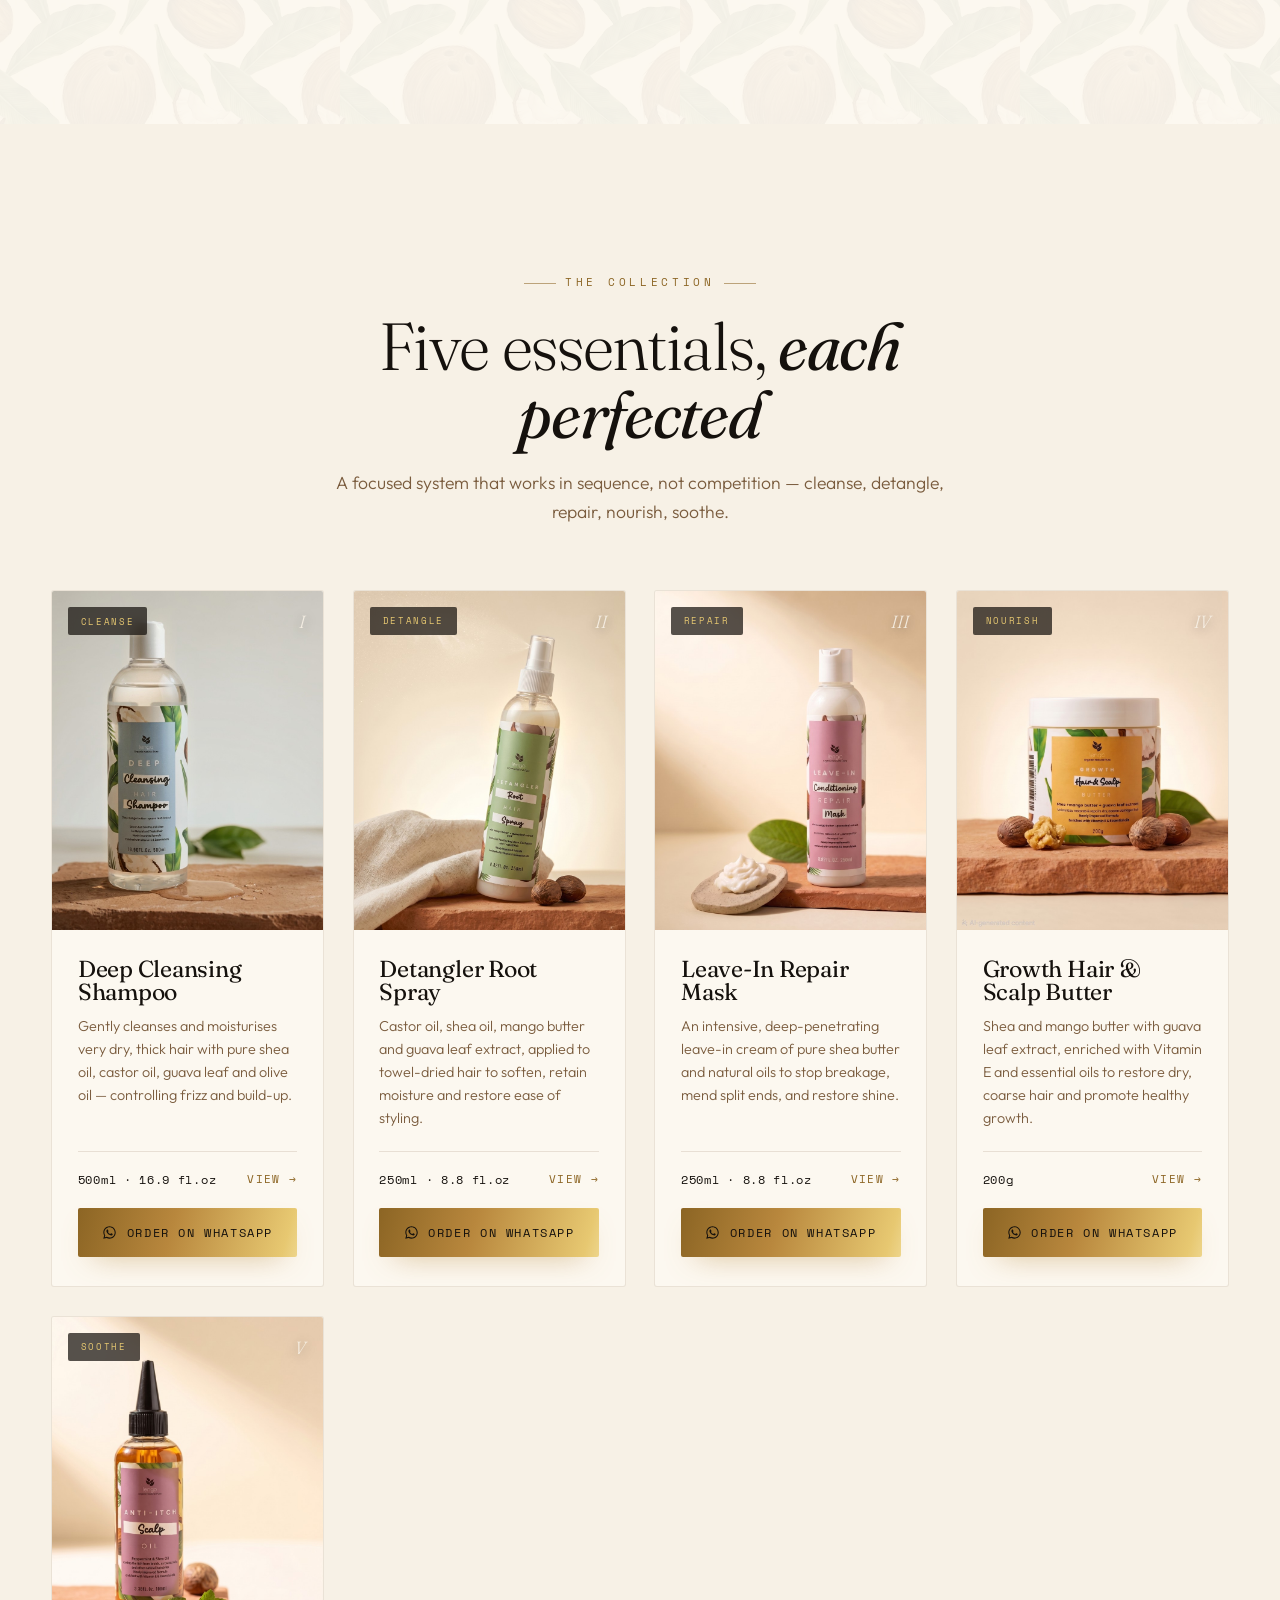
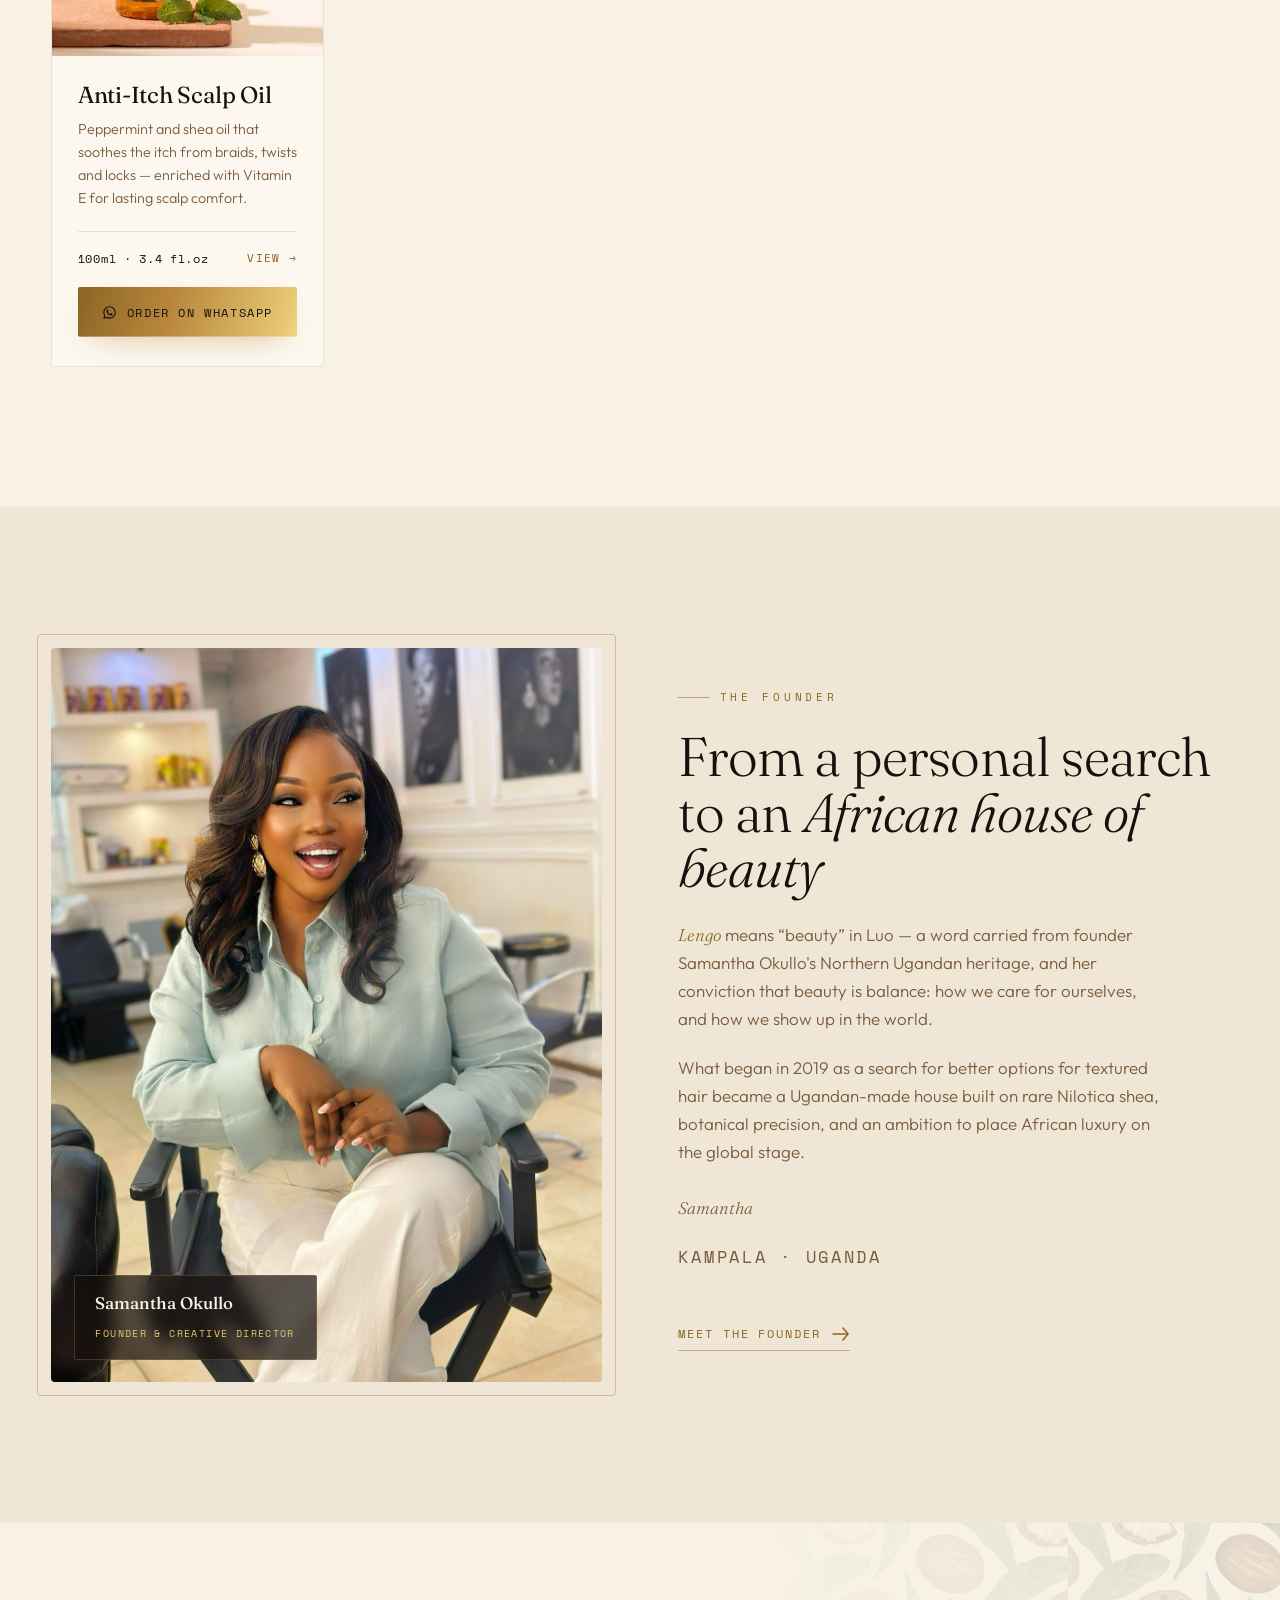
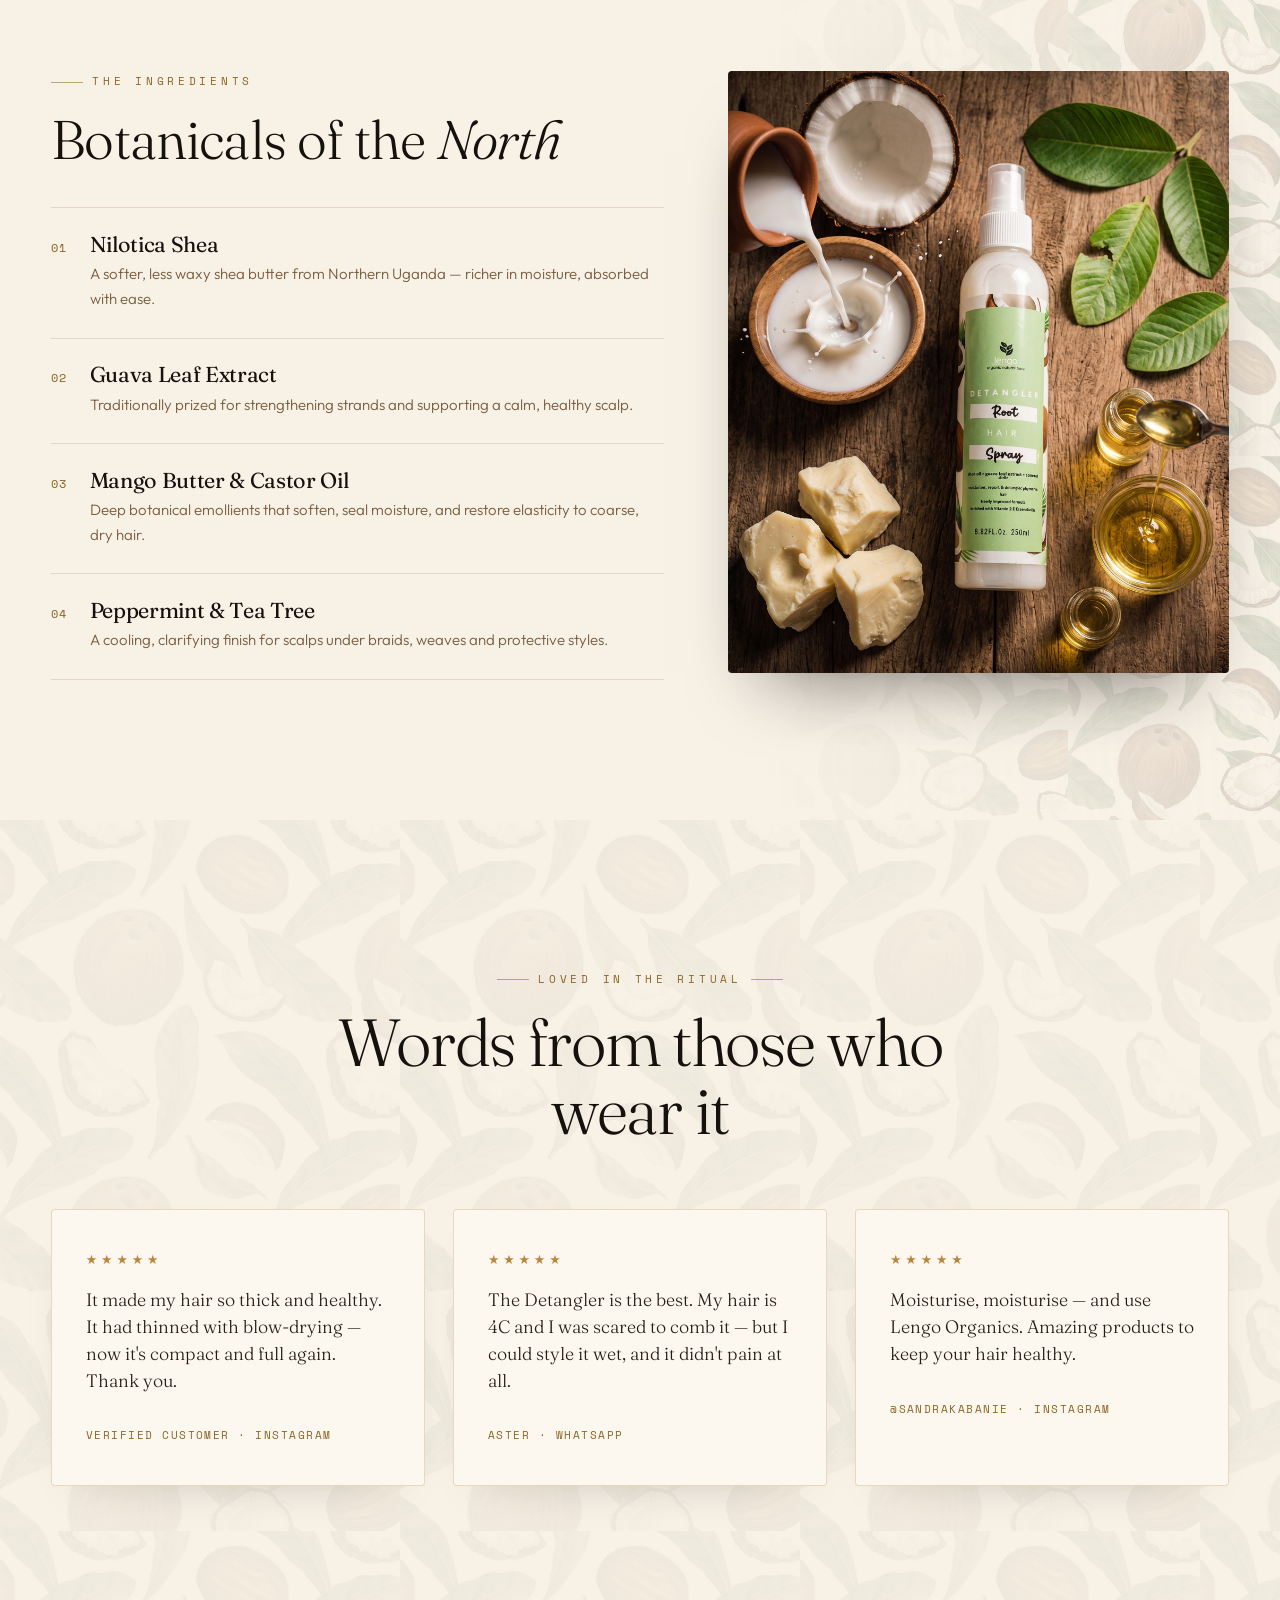
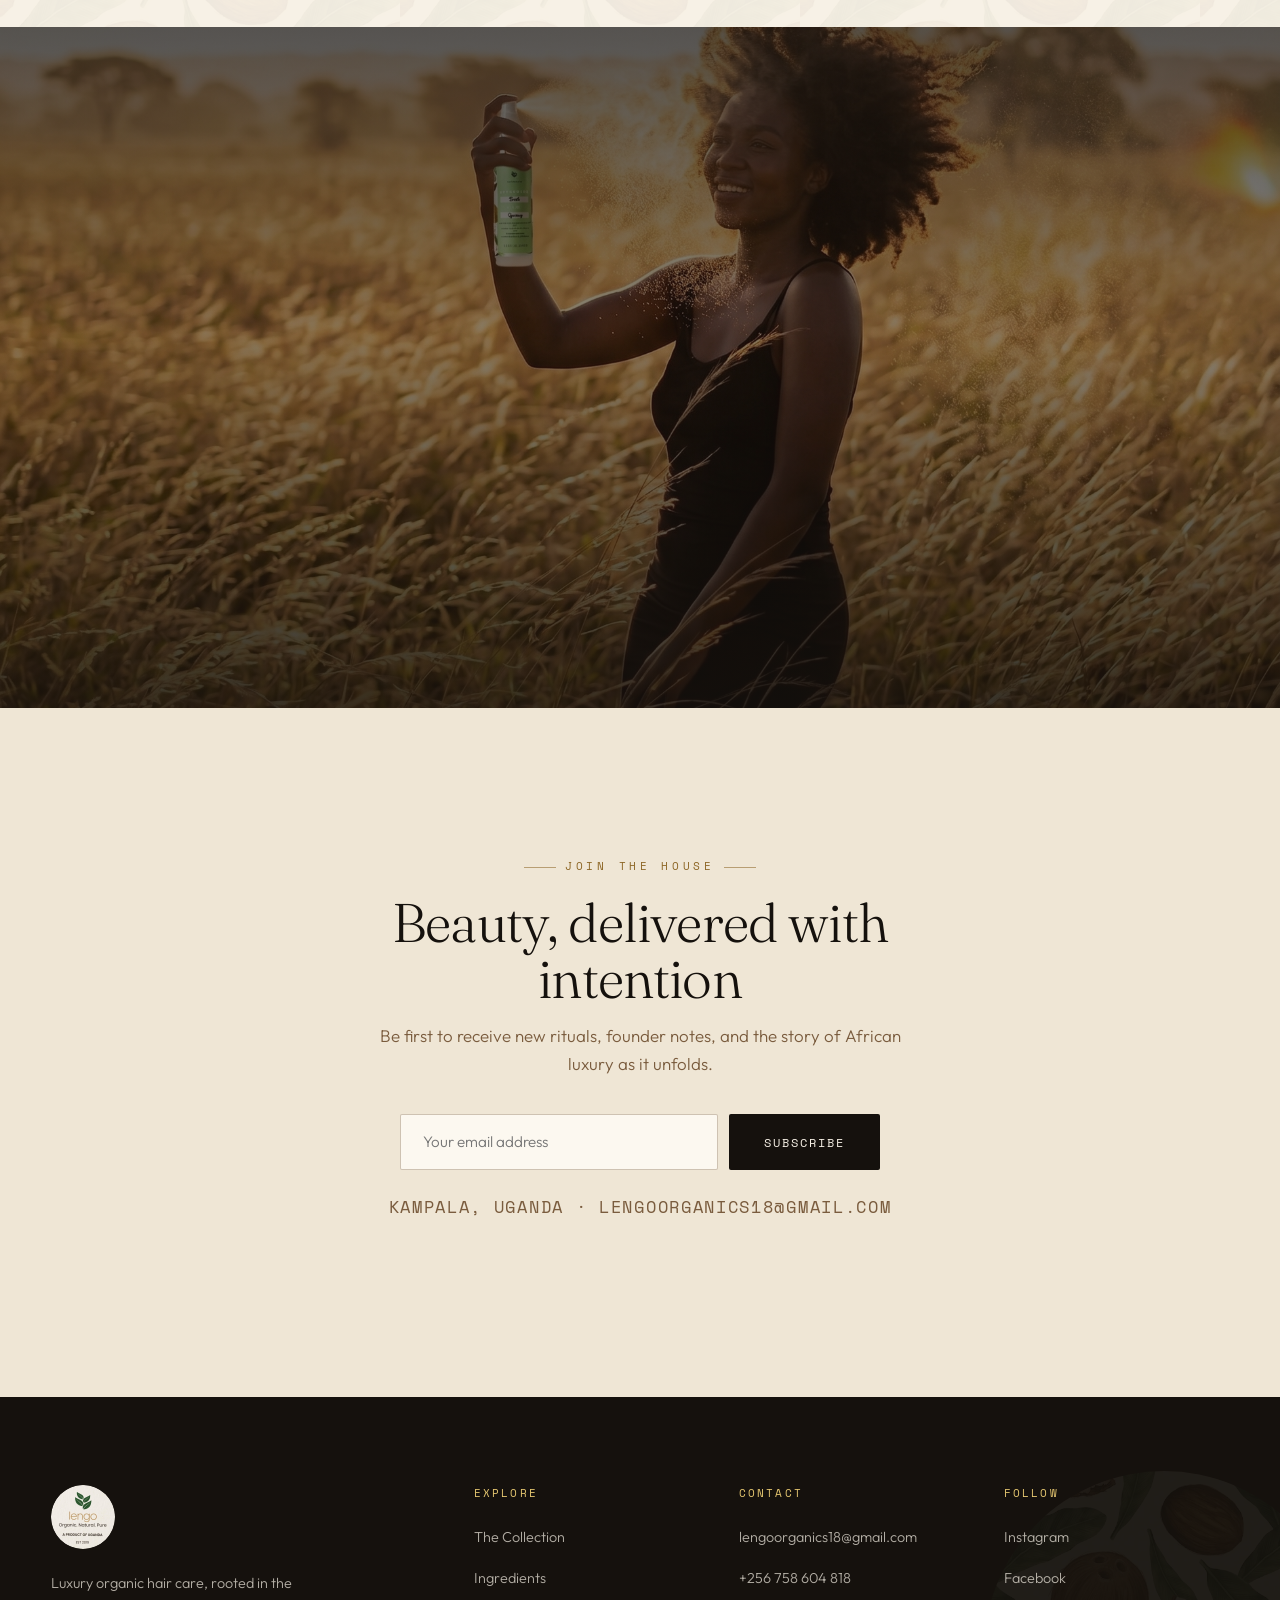
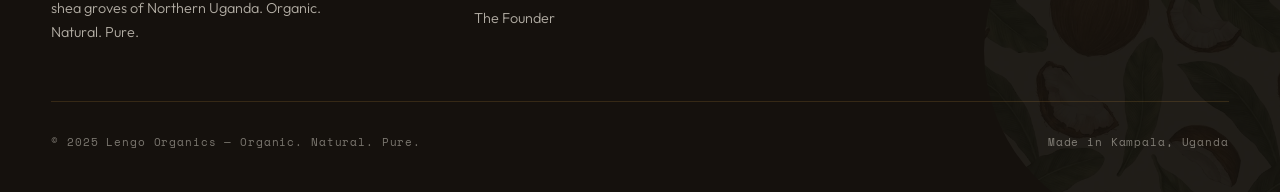
==== commit d49e1a33: "Add files via upload" ====
--- a/index.html
+++ b/index.html
@@ -261,6 +261,19 @@
 .card__vol{font-family:var(--mono);font-size:.72rem;letter-spacing:.06em;color:var(--ink)}
 .card__link{font-family:var(--mono);font-size:.7rem;letter-spacing:.12em;text-transform:uppercase;color:var(--gold-deep);display:inline-flex;align-items:center;gap:.5rem;transition:gap .35s}
 .card__link:hover{gap:.85rem}
+/* WhatsApp order button — house gold-foil signature, sits at the foot of each card */
+.card__order{
+  display:inline-flex;align-items:center;justify-content:center;gap:.6rem;width:100%;margin-top:1.2rem;
+  font-family:var(--mono);font-size:.72rem;font-weight:400;letter-spacing:.14em;text-transform:uppercase;
+  color:var(--ink);
+  background:var(--gold-foil);background-size:200% auto;background-position:0% center;
+  padding:.95rem 1.2rem;border-radius:2px;
+  box-shadow:0 12px 30px -16px rgba(184,135,61,.7);
+  transition:transform .5s var(--ease),background-position .8s var(--ease),box-shadow .5s var(--ease);
+}
+.card__order svg{width:15px;height:15px;flex:none;transition:transform .5s var(--ease)}
+.card__order:hover{transform:translateY(-2px);background-position:100% center;box-shadow:0 18px 40px -18px rgba(184,135,61,.8)}
+.card__order:hover svg{transform:scale(1.08)}
 
 /* ============ FOUNDER — editorial (light) ============ */
 .founder{background:var(--ivory-deep);color:var(--ink);overflow:hidden;position:relative}
@@ -485,6 +498,10 @@
           <h3>Deep Cleansing Shampoo</h3>
           <p class="card__desc">Gently cleanses and moisturises very dry, thick hair with pure shea oil, castor oil, guava leaf and olive oil — controlling frizz and build-up.</p>
           <div class="card__foot"><span class="card__vol">500ml · 16.9 fl.oz</span><a class="card__link" href="shampoo.html">View →</a></div>
+          <a class="card__order" href="https://wa.me/256758604818?text=Hello%20Lengo%20Organics%2C%20I%27d%20like%20to%20order%20the%20Deep%20Cleansing%20Shampoo." target="_blank" rel="noopener" aria-label="Order the Deep Cleansing Shampoo on WhatsApp">
+            <svg viewBox="0 0 24 24" fill="currentColor" aria-hidden="true"><path d="M12.04 2C6.58 2 2.13 6.45 2.13 11.91c0 1.75.46 3.45 1.32 4.95L2 22l5.25-1.38a9.9 9.9 0 0 0 4.79 1.22h.01c5.46 0 9.91-4.45 9.91-9.91C21.96 6.45 17.5 2 12.04 2Zm0 18.13h-.01a8.2 8.2 0 0 1-4.18-1.15l-.3-.18-3.11.82.83-3.04-.2-.31a8.22 8.22 0 0 1-1.26-4.39c0-4.54 3.7-8.23 8.24-8.23 2.2 0 4.27.86 5.83 2.42a8.18 8.18 0 0 1 2.41 5.82c0 4.54-3.69 8.24-8.22 8.24Zm4.52-6.16c-.25-.12-1.47-.72-1.69-.81-.23-.08-.39-.12-.56.13-.16.24-.64.8-.79.97-.14.16-.29.18-.54.06-.25-.12-1.05-.39-1.99-1.23-.74-.66-1.23-1.47-1.38-1.72-.14-.25-.02-.38.11-.5.11-.11.25-.29.37-.43.13-.15.17-.25.25-.42.08-.16.04-.31-.02-.43-.06-.12-.56-1.34-.76-1.84-.2-.48-.4-.42-.56-.42-.14 0-.31-.02-.47-.02-.16 0-.43.06-.66.31-.23.24-.86.85-.86 2.07 0 1.22.89 2.4 1.01 2.56.12.16 1.75 2.67 4.23 3.74.59.26 1.05.41 1.41.52.59.19 1.13.16 1.56.1.48-.07 1.47-.6 1.68-1.18.21-.58.21-1.07.14-1.18-.06-.11-.22-.17-.47-.29Z"/></svg>
+            Order on WhatsApp
+          </a>
         </div>
       </article>
 
@@ -494,6 +511,10 @@
           <h3>Detangler Root Spray</h3>
           <p class="card__desc">Castor oil, shea oil, mango butter and guava leaf extract, applied to towel-dried hair to soften, retain moisture and restore ease of styling.</p>
           <div class="card__foot"><span class="card__vol">250ml · 8.8 fl.oz</span><a class="card__link" href="detangler.html">View →</a></div>
+          <a class="card__order" href="https://wa.me/256758604818?text=Hello%20Lengo%20Organics%2C%20I%27d%20like%20to%20order%20the%20Detangler%20Root%20Spray." target="_blank" rel="noopener" aria-label="Order the Detangler Root Spray on WhatsApp">
+            <svg viewBox="0 0 24 24" fill="currentColor" aria-hidden="true"><path d="M12.04 2C6.58 2 2.13 6.45 2.13 11.91c0 1.75.46 3.45 1.32 4.95L2 22l5.25-1.38a9.9 9.9 0 0 0 4.79 1.22h.01c5.46 0 9.91-4.45 9.91-9.91C21.96 6.45 17.5 2 12.04 2Zm0 18.13h-.01a8.2 8.2 0 0 1-4.18-1.15l-.3-.18-3.11.82.83-3.04-.2-.31a8.22 8.22 0 0 1-1.26-4.39c0-4.54 3.7-8.23 8.24-8.23 2.2 0 4.27.86 5.83 2.42a8.18 8.18 0 0 1 2.41 5.82c0 4.54-3.69 8.24-8.22 8.24Zm4.52-6.16c-.25-.12-1.47-.72-1.69-.81-.23-.08-.39-.12-.56.13-.16.24-.64.8-.79.97-.14.16-.29.18-.54.06-.25-.12-1.05-.39-1.99-1.23-.74-.66-1.23-1.47-1.38-1.72-.14-.25-.02-.38.11-.5.11-.11.25-.29.37-.43.13-.15.17-.25.25-.42.08-.16.04-.31-.02-.43-.06-.12-.56-1.34-.76-1.84-.2-.48-.4-.42-.56-.42-.14 0-.31-.02-.47-.02-.16 0-.43.06-.66.31-.23.24-.86.85-.86 2.07 0 1.22.89 2.4 1.01 2.56.12.16 1.75 2.67 4.23 3.74.59.26 1.05.41 1.41.52.59.19 1.13.16 1.56.1.48-.07 1.47-.6 1.68-1.18.21-.58.21-1.07.14-1.18-.06-.11-.22-.17-.47-.29Z"/></svg>
+            Order on WhatsApp
+          </a>
         </div>
       </article>
 
@@ -503,6 +524,10 @@
           <h3>Leave-In Repair Mask</h3>
           <p class="card__desc">An intensive, deep-penetrating leave-in cream of pure shea butter and natural oils to stop breakage, mend split ends, and restore shine.</p>
           <div class="card__foot"><span class="card__vol">250ml · 8.8 fl.oz</span><a class="card__link" href="mask.html">View →</a></div>
+          <a class="card__order" href="https://wa.me/256758604818?text=Hello%20Lengo%20Organics%2C%20I%27d%20like%20to%20order%20the%20Leave-In%20Repair%20Mask." target="_blank" rel="noopener" aria-label="Order the Leave-In Repair Mask on WhatsApp">
+            <svg viewBox="0 0 24 24" fill="currentColor" aria-hidden="true"><path d="M12.04 2C6.58 2 2.13 6.45 2.13 11.91c0 1.75.46 3.45 1.32 4.95L2 22l5.25-1.38a9.9 9.9 0 0 0 4.79 1.22h.01c5.46 0 9.91-4.45 9.91-9.91C21.96 6.45 17.5 2 12.04 2Zm0 18.13h-.01a8.2 8.2 0 0 1-4.18-1.15l-.3-.18-3.11.82.83-3.04-.2-.31a8.22 8.22 0 0 1-1.26-4.39c0-4.54 3.7-8.23 8.24-8.23 2.2 0 4.27.86 5.83 2.42a8.18 8.18 0 0 1 2.41 5.82c0 4.54-3.69 8.24-8.22 8.24Zm4.52-6.16c-.25-.12-1.47-.72-1.69-.81-.23-.08-.39-.12-.56.13-.16.24-.64.8-.79.97-.14.16-.29.18-.54.06-.25-.12-1.05-.39-1.99-1.23-.74-.66-1.23-1.47-1.38-1.72-.14-.25-.02-.38.11-.5.11-.11.25-.29.37-.43.13-.15.17-.25.25-.42.08-.16.04-.31-.02-.43-.06-.12-.56-1.34-.76-1.84-.2-.48-.4-.42-.56-.42-.14 0-.31-.02-.47-.02-.16 0-.43.06-.66.31-.23.24-.86.85-.86 2.07 0 1.22.89 2.4 1.01 2.56.12.16 1.75 2.67 4.23 3.74.59.26 1.05.41 1.41.52.59.19 1.13.16 1.56.1.48-.07 1.47-.6 1.68-1.18.21-.58.21-1.07.14-1.18-.06-.11-.22-.17-.47-.29Z"/></svg>
+            Order on WhatsApp
+          </a>
         </div>
       </article>
 
@@ -512,6 +537,10 @@
           <h3>Growth Hair &amp; Scalp Butter</h3>
           <p class="card__desc">Shea and mango butter with guava leaf extract, enriched with Vitamin E and essential oils to restore dry, coarse hair and promote healthy growth.</p>
           <div class="card__foot"><span class="card__vol">200g</span><a class="card__link" href="butter.html">View →</a></div>
+          <a class="card__order" href="https://wa.me/256758604818?text=Hello%20Lengo%20Organics%2C%20I%27d%20like%20to%20order%20the%20Growth%20Hair%20%26%20Scalp%20Butter." target="_blank" rel="noopener" aria-label="Order the Growth Hair and Scalp Butter on WhatsApp">
+            <svg viewBox="0 0 24 24" fill="currentColor" aria-hidden="true"><path d="M12.04 2C6.58 2 2.13 6.45 2.13 11.91c0 1.75.46 3.45 1.32 4.95L2 22l5.25-1.38a9.9 9.9 0 0 0 4.79 1.22h.01c5.46 0 9.91-4.45 9.91-9.91C21.96 6.45 17.5 2 12.04 2Zm0 18.13h-.01a8.2 8.2 0 0 1-4.18-1.15l-.3-.18-3.11.82.83-3.04-.2-.31a8.22 8.22 0 0 1-1.26-4.39c0-4.54 3.7-8.23 8.24-8.23 2.2 0 4.27.86 5.83 2.42a8.18 8.18 0 0 1 2.41 5.82c0 4.54-3.69 8.24-8.22 8.24Zm4.52-6.16c-.25-.12-1.47-.72-1.69-.81-.23-.08-.39-.12-.56.13-.16.24-.64.8-.79.97-.14.16-.29.18-.54.06-.25-.12-1.05-.39-1.99-1.23-.74-.66-1.23-1.47-1.38-1.72-.14-.25-.02-.38.11-.5.11-.11.25-.29.37-.43.13-.15.17-.25.25-.42.08-.16.04-.31-.02-.43-.06-.12-.56-1.34-.76-1.84-.2-.48-.4-.42-.56-.42-.14 0-.31-.02-.47-.02-.16 0-.43.06-.66.31-.23.24-.86.85-.86 2.07 0 1.22.89 2.4 1.01 2.56.12.16 1.75 2.67 4.23 3.74.59.26 1.05.41 1.41.52.59.19 1.13.16 1.56.1.48-.07 1.47-.6 1.68-1.18.21-.58.21-1.07.14-1.18-.06-.11-.22-.17-.47-.29Z"/></svg>
+            Order on WhatsApp
+          </a>
         </div>
       </article>
 
@@ -521,6 +550,10 @@
           <h3>Anti-Itch Scalp Oil</h3>
           <p class="card__desc">Peppermint and shea oil that soothes the itch from braids, twists and locks — enriched with Vitamin E for lasting scalp comfort.</p>
           <div class="card__foot"><span class="card__vol">100ml · 3.4 fl.oz</span><a class="card__link" href="oil.html">View →</a></div>
+          <a class="card__order" href="https://wa.me/256758604818?text=Hello%20Lengo%20Organics%2C%20I%27d%20like%20to%20order%20the%20Anti-Itch%20Scalp%20Oil." target="_blank" rel="noopener" aria-label="Order the Anti-Itch Scalp Oil on WhatsApp">
+            <svg viewBox="0 0 24 24" fill="currentColor" aria-hidden="true"><path d="M12.04 2C6.58 2 2.13 6.45 2.13 11.91c0 1.75.46 3.45 1.32 4.95L2 22l5.25-1.38a9.9 9.9 0 0 0 4.79 1.22h.01c5.46 0 9.91-4.45 9.91-9.91C21.96 6.45 17.5 2 12.04 2Zm0 18.13h-.01a8.2 8.2 0 0 1-4.18-1.15l-.3-.18-3.11.82.83-3.04-.2-.31a8.22 8.22 0 0 1-1.26-4.39c0-4.54 3.7-8.23 8.24-8.23 2.2 0 4.27.86 5.83 2.42a8.18 8.18 0 0 1 2.41 5.82c0 4.54-3.69 8.24-8.22 8.24Zm4.52-6.16c-.25-.12-1.47-.72-1.69-.81-.23-.08-.39-.12-.56.13-.16.24-.64.8-.79.97-.14.16-.29.18-.54.06-.25-.12-1.05-.39-1.99-1.23-.74-.66-1.23-1.47-1.38-1.72-.14-.25-.02-.38.11-.5.11-.11.25-.29.37-.43.13-.15.17-.25.25-.42.08-.16.04-.31-.02-.43-.06-.12-.56-1.34-.76-1.84-.2-.48-.4-.42-.56-.42-.14 0-.31-.02-.47-.02-.16 0-.43.06-.66.31-.23.24-.86.85-.86 2.07 0 1.22.89 2.4 1.01 2.56.12.16 1.75 2.67 4.23 3.74.59.26 1.05.41 1.41.52.59.19 1.13.16 1.56.1.48-.07 1.47-.6 1.68-1.18.21-.58.21-1.07.14-1.18-.06-.11-.22-.17-.47-.29Z"/></svg>
+            Order on WhatsApp
+          </a>
         </div>
       </article>
 
